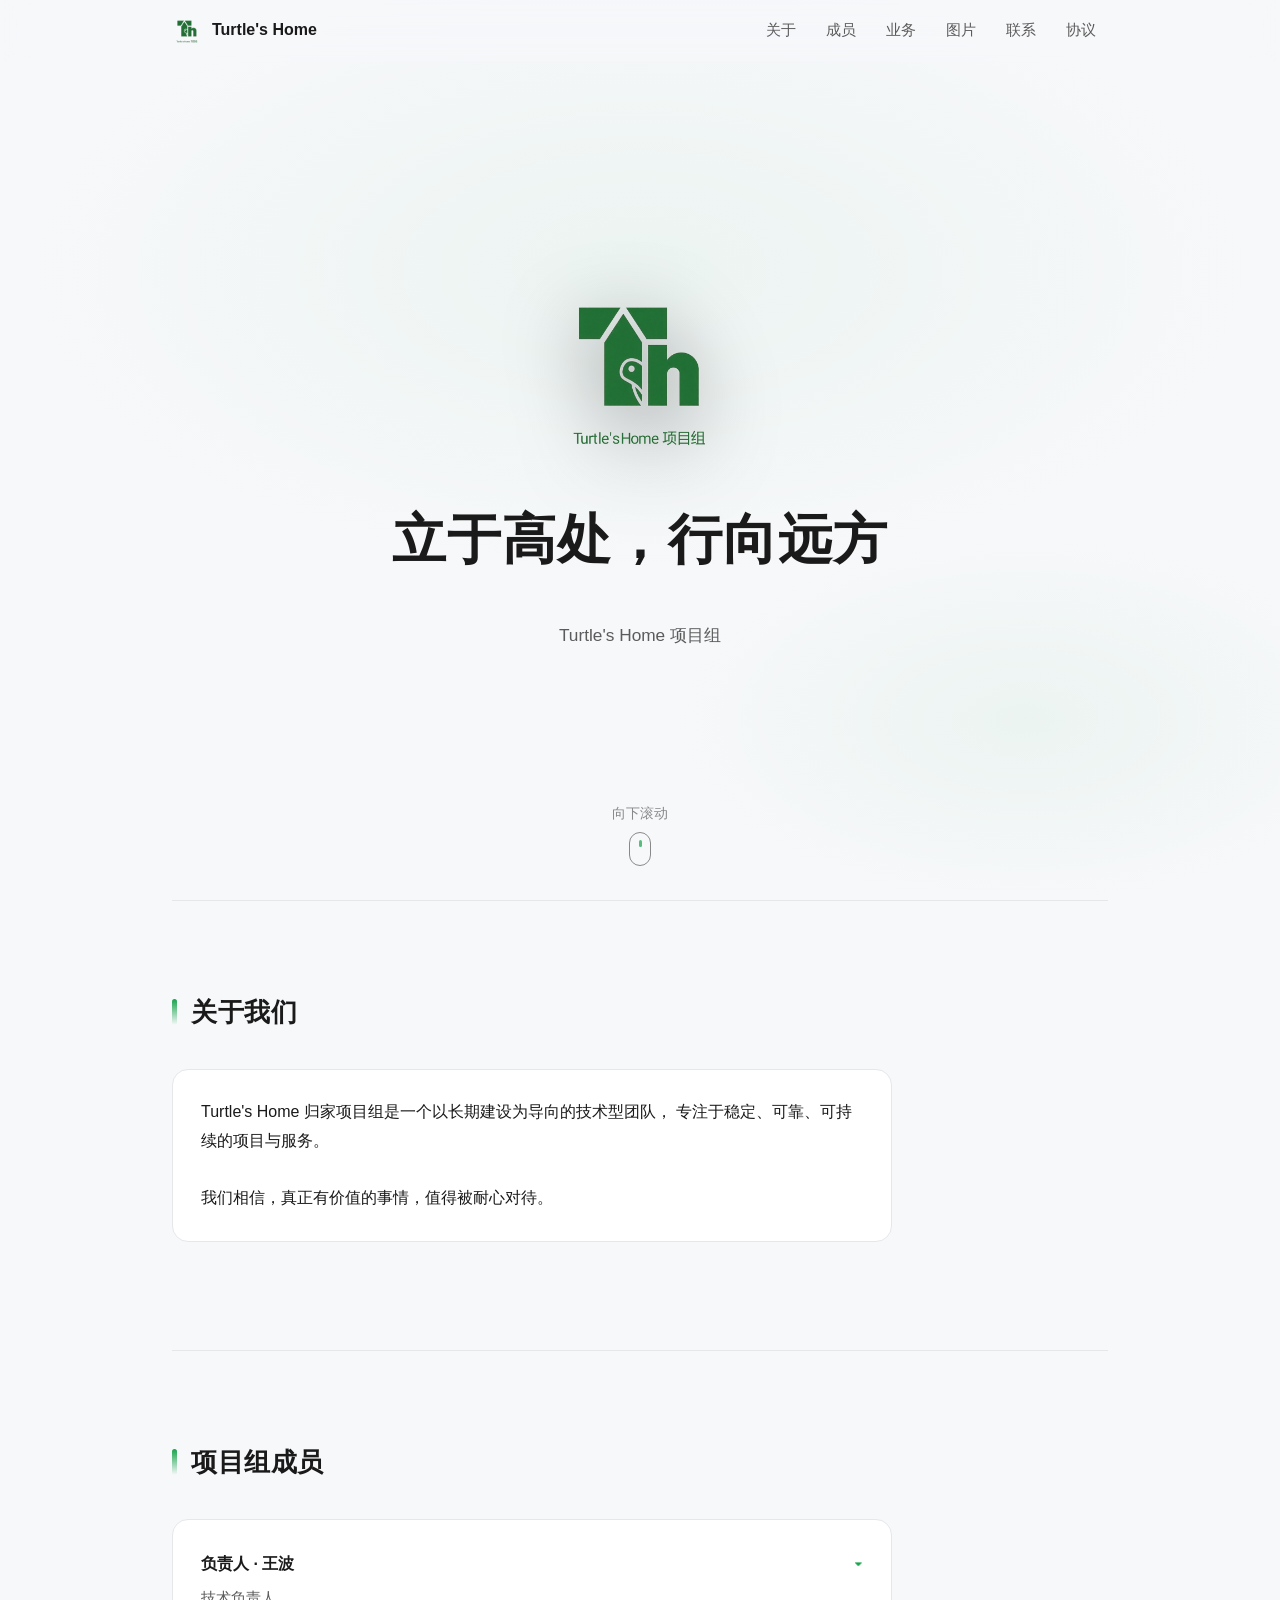
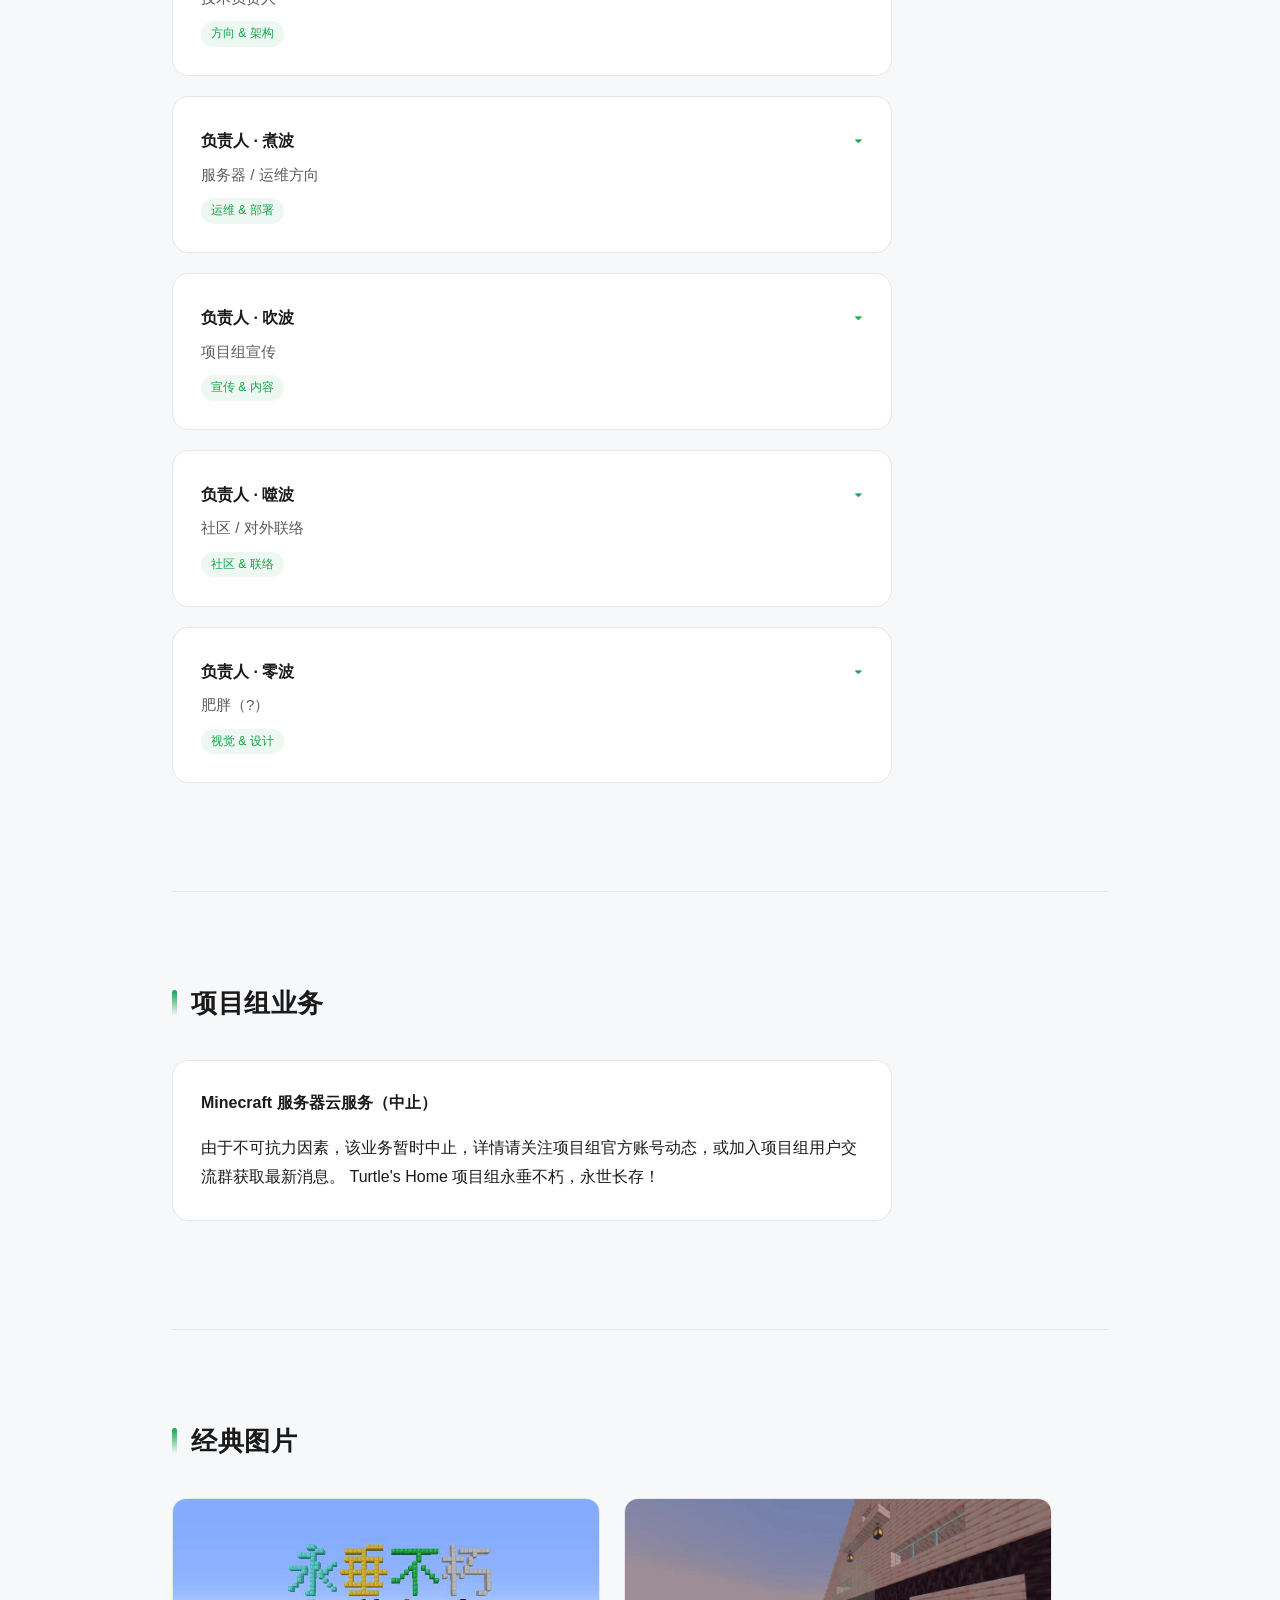
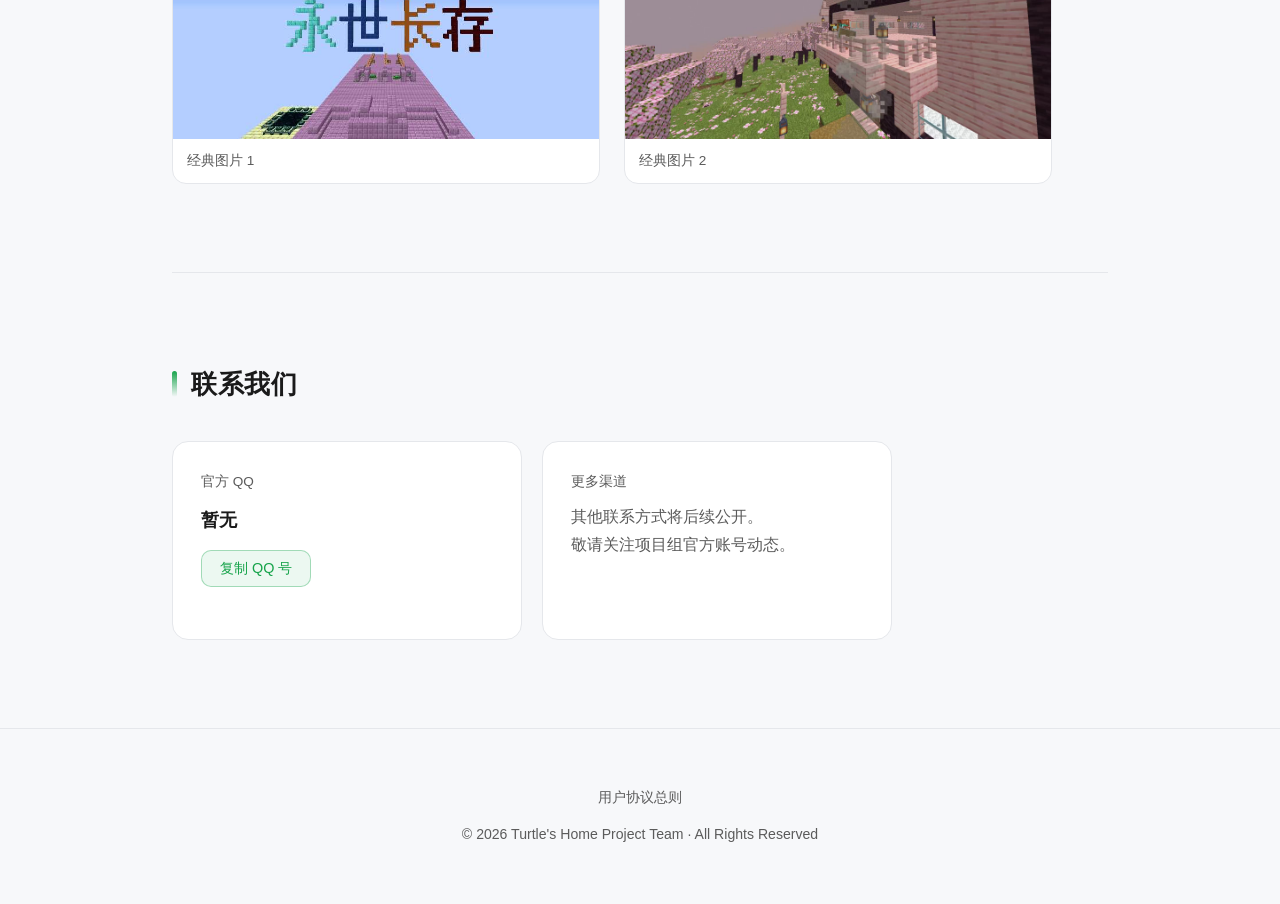
==== index.html @ c2a0005c "Add files via upload" ====
<!DOCTYPE html>
<html lang="zh-CN">
<head>
  <meta charset="UTF-8" />
  <meta name="viewport" content="width=device-width, initial-scale=1" />

  <title>Turtle's Home · 归家项目组</title>

  <!-- SEO -->
  <meta name="description" content="Turtle's Home 归家项目组——以长期建设为导向的技术型团队，专注于稳定、可靠、可持续的项目与服务。" />
  <meta name="keywords" content="Turtle's Home, 归家项目组, Minecraft, 服务器, 技术团队" />
  <meta name="author" content="Turtle's Home Project Team" />
  <link rel="canonical" href="https://turtlehome.xyz/" />

  <!-- 社交分享卡片 -->
  <meta property="og:type" content="website" />
  <meta property="og:site_name" content="Turtle's Home" />
  <meta property="og:title" content="Turtle's Home · 归家项目组" />
  <meta property="og:description" content="立于高处，行向远方。以长期建设为导向的技术型团队。" />
  <meta property="og:url" content="https://turtlehome.xyz/" />
  <meta property="og:image" content="https://turtlehome.xyz/classic2.png" />
  <meta property="og:locale" content="zh_CN" />
  <meta name="twitter:card" content="summary_large_image" />
  <meta name="twitter:title" content="Turtle's Home · 归家项目组" />
  <meta name="twitter:description" content="立于高处，行向远方。以长期建设为导向的技术型团队。" />
  <meta name="twitter:image" content="https://turtlehome.xyz/classic2.png" />

  <!-- 主题色 & 图标 -->
  <meta name="theme-color" media="(prefers-color-scheme: light)" content="#f7f8fa" />
  <meta name="theme-color" media="(prefers-color-scheme: dark)" content="#0b0c0f" />
  <link rel="icon" href="/favicon.ico" sizes="any" />
  <link rel="icon" href="/favicon.svg" type="image/svg+xml" />
  <link rel="apple-touch-icon" href="/apple-touch-icon.png" />

  <!-- 安全（服务端响应头的补充，见 README 的 Cloudflare 配置） -->
  <meta http-equiv="Content-Security-Policy" content="default-src 'self'; img-src 'self' data:; style-src 'self' 'unsafe-inline'; script-src 'self' 'unsafe-inline'; connect-src 'self'; base-uri 'self'; form-action 'self'" />
  <meta name="referrer" content="strict-origin-when-cross-origin" />

  <!-- 结构化数据 -->
  <script type="application/ld+json">
  {
    "@context": "https://schema.org",
    "@type": "Organization",
    "name": "Turtle's Home Project Team",
    "alternateName": "Turtle's Home 归家项目组",
    "url": "https://turtlehome.xyz/",
    "slogan": "立于高处，行向远方",
    "logo": "https://turtlehome.xyz/turtle_logo_transparent.png"
  }
  </script>

  <style>
    :root {
      --bg: #0b0c0f;
      --bg-soft: #101318;
      --card: #14161b;
      --card-hover: #181b22;
      --text: #e8e8e8;
      --sub: #9a9a9a;
      --border: #262a33;
      --brand: #3ddc84;
      --brand-soft: rgba(61, 220, 132, 0.12);
      --brand-glow: rgba(61, 220, 132, 0.08);
      --shadow: 0 12px 40px rgba(0, 0, 0, 0.45);
    }

    @media (prefers-color-scheme: light) {
      :root {
        --bg: #f7f8fa;
        --bg-soft: #ffffff;
        --card: #ffffff;
        --card-hover: #fbfcfd;
        --text: #1a1a1a;
        --sub: #5b5b5b;
        --border: #e5e7eb;
        --brand: #16a34a;
        --brand-soft: rgba(22, 163, 74, 0.08);
        --brand-glow: rgba(22, 163, 74, 0.05);
        --shadow: 0 12px 32px rgba(17, 24, 39, 0.08);
      }
    }

    * { box-sizing: border-box; }

    html { scroll-behavior: smooth; }

    body {
      margin: 0;
      font-family: -apple-system, BlinkMacSystemFont, "Segoe UI",
        Roboto, "PingFang SC", "Microsoft YaHei", sans-serif;
      background: var(--bg);
      color: var(--text);
      line-height: 1.8;
      -webkit-font-smoothing: antialiased;
    }

    h1, h2 { font-weight: 600; letter-spacing: 0.02em; }

    a { color: var(--brand); text-decoration: none; }
    a:hover { text-decoration: underline; }

    .container {
      max-width: 980px;
      margin: 0 auto;
      padding: 0 22px;
    }

    /* ===== 导航栏 ===== */
    .nav {
      position: fixed;
      top: 0; left: 0; right: 0;
      z-index: 100;
      background: color-mix(in srgb, var(--bg) 78%, transparent);
      backdrop-filter: blur(14px);
      -webkit-backdrop-filter: blur(14px);
      border-bottom: 1px solid transparent;
      transition: border-color 0.3s ease;
    }
    .nav.scrolled { border-bottom-color: var(--border); }
    .nav-inner {
      max-width: 980px;
      margin: 0 auto;
      padding: 0 22px;
      height: 60px;
      display: flex;
      align-items: center;
      justify-content: space-between;
      gap: 16px;
    }
    .nav-brand {
      display: flex;
      align-items: center;
      gap: 10px;
      font-weight: 600;
      color: var(--text);
      text-decoration: none;
    }
    .nav-brand img { width: 30px; height: 30px; border-radius: 8px; }
    .nav-links { display: flex; align-items: center; gap: 6px; }
    .nav-links a {
      color: var(--sub);
      padding: 6px 12px;
      border-radius: 8px;
      font-size: 0.92rem;
      text-decoration: none;
      transition: color 0.2s, background 0.2s;
    }
    .nav-links a:hover {
      color: var(--text);
      background: var(--brand-soft);
      text-decoration: none;
    }

    /* ===== Hero ===== */
    .hero {
      min-height: 100vh;
      display: flex;
      flex-direction: column;
      justify-content: center;
      align-items: center;
      text-align: center;
      padding: 120px 20px 80px;
      position: relative;
      overflow: hidden;
    }
    .hero::before {
      content: "";
      position: absolute;
      inset: 0;
      background:
        radial-gradient(ellipse 70% 50% at 50% 30%, var(--brand-glow), transparent 70%),
        radial-gradient(ellipse 40% 30% at 80% 80%, var(--brand-glow), transparent 70%);
      pointer-events: none;
    }
    .hero img {
      width: 190px;
      height: 190px;
      margin-bottom: 30px;
      border-radius: 24px;
      filter: drop-shadow(0 18px 40px rgba(0, 0, 0, 0.35));
      animation: float 5.5s ease-in-out infinite;
      position: relative;
    }
    @keyframes float {
      0%, 100% { transform: translateY(0); }
      50% { transform: translateY(-10px); }
    }
    .hero h1 {
      font-size: clamp(2rem, 6vw, 3.4rem);
      margin: 0 0 14px;
      position: relative;
    }
    .hero .slogan { color: var(--sub); font-size: 1.08rem; position: relative; }
    .hero .scroll-hint {
      position: absolute;
      bottom: 34px;
      left: 50%;
      transform: translateX(-50%);
      color: var(--sub);
      font-size: 0.85rem;
      display: flex;
      flex-direction: column;
      align-items: center;
      gap: 6px;
      opacity: 0.7;
    }
    .hero .scroll-hint .dot {
      width: 22px; height: 34px;
      border: 1.5px solid var(--sub);
      border-radius: 12px;
      position: relative;
    }
    .hero .scroll-hint .dot::after {
      content: "";
      position: absolute;
      top: 7px; left: 50%;
      width: 3px; height: 7px;
      margin-left: -1.5px;
      border-radius: 2px;
      background: var(--brand);
      animation: wheel 1.6s ease-in-out infinite;
    }
    @keyframes wheel {
      0% { transform: translateY(0); opacity: 1; }
      70% { transform: translateY(12px); opacity: 0; }
      100% { transform: translateY(0); opacity: 0; }
    }

    /* ===== 章节 ===== */
    section { padding: 88px 0; border-top: 1px solid var(--border); }
    .section-head {
      display: flex;
      align-items: center;
      gap: 14px;
      margin-bottom: 34px;
    }
    .section-head::before {
      content: "";
      width: 5px;
      height: 26px;
      border-radius: 4px;
      background: linear-gradient(180deg, var(--brand), transparent);
    }
    .section-head h2 { font-size: 1.6rem; margin: 0; }

    /* ===== 卡片 ===== */
    .card {
      background: var(--card);
      border: 1px solid var(--border);
      border-radius: 16px;
      padding: 28px;
      max-width: 720px;
      margin-bottom: 20px;
      transition: transform 0.25s ease, border-color 0.25s ease, background 0.25s ease, box-shadow 0.25s ease;
    }
    .card:hover {
      transform: translateY(-3px);
      border-color: color-mix(in srgb, var(--brand) 45%, var(--border));
      box-shadow: var(--shadow);
      background: var(--card-hover);
    }

    /* ===== 成员卡片（可展开） ===== */
    .member {
      width: 100%;
      text-align: left;
      font: inherit;
      color: inherit;
      cursor: pointer;
      display: block;
      position: relative;
    }
    .member .member-top {
      display: flex;
      align-items: baseline;
      justify-content: space-between;
      gap: 12px;
    }
    .member .role { color: var(--sub); margin-top: 4px; font-size: 0.95rem; }
    .member .chevron {
      flex-shrink: 0;
      color: var(--brand);
      transition: transform 0.3s ease;
      font-size: 1.1rem;
    }
    .member[aria-expanded="true"] .chevron { transform: rotate(180deg); }
    .member .detail {
      max-height: 0;
      overflow: hidden;
      color: var(--sub);
      transition: max-height 0.4s ease, margin-top 0.4s ease, opacity 0.3s ease;
      opacity: 0;
      margin-top: 0;
    }
    .member[aria-expanded="true"] .detail {
      max-height: 220px;
      opacity: 1;
      margin-top: 16px;
    }
    .member .badge {
      display: inline-block;
      font-size: 0.75rem;
      color: var(--brand);
      background: var(--brand-soft);
      border-radius: 999px;
      padding: 2px 10px;
      margin-top: 10px;
    }

    /* ===== 经典图片 ===== */
    .gallery {
      display: grid;
      grid-template-columns: 1fr 1fr;
      gap: 24px;
      max-width: 880px;
    }
    .gallery figure {
      margin: 0;
      cursor: zoom-in;
      border-radius: 14px;
      overflow: hidden;
      border: 1px solid var(--border);
      background: var(--card);
      transition: transform 0.25s ease, box-shadow 0.25s ease;
    }
    .gallery figure:hover {
      transform: scale(1.015);
      box-shadow: var(--shadow);
    }
    .gallery img {
      display: block;
      width: 100%;
      aspect-ratio: 16 / 9;
      object-fit: cover;
    }
    .gallery figcaption {
      padding: 10px 14px;
      font-size: 0.85rem;
      color: var(--sub);
    }

    /* ===== 联系 ===== */
    .contact-grid {
      display: grid;
      grid-template-columns: 1fr 1fr;
      gap: 20px;
      max-width: 720px;
    }
    .contact-card { margin-bottom: 0; }
    .contact-card .label { color: var(--sub); font-size: 0.85rem; margin-bottom: 8px; }
    .contact-card .value {
      font-size: 1.15rem;
      font-weight: 600;
      word-break: break-all;
    }
    .copy-btn {
      margin-top: 14px;
      background: var(--brand-soft);
      color: var(--brand);
      border: 1px solid color-mix(in srgb, var(--brand) 35%, transparent);
      border-radius: 10px;
      padding: 8px 18px;
      font-size: 0.9rem;
      cursor: pointer;
      transition: background 0.2s, transform 0.2s;
    }
    .copy-btn:hover { background: color-mix(in srgb, var(--brand) 22%, transparent); transform: translateY(-1px); }
    .copy-btn:active { transform: translateY(0); }
    .copy-tip { color: var(--brand); font-size: 0.85rem; margin-top: 8px; min-height: 1.2em; }

    /* ===== Footer ===== */
    footer {
      padding: 56px 0;
      text-align: center;
      color: var(--sub);
      font-size: 0.88rem;
      border-top: 1px solid var(--border);
    }
    footer .links { margin-bottom: 12px; }
    footer a { color: var(--sub); margin: 0 12px; text-decoration: none; }
    footer a:hover { color: var(--brand); text-decoration: none; }

    /* ===== 返回顶部 ===== */
    .to-top {
      position: fixed;
      right: 22px;
      bottom: 22px;
      width: 44px; height: 44px;
      border-radius: 50%;
      border: 1px solid var(--border);
      background: var(--card);
      color: var(--text);
      font-size: 1.15rem;
      cursor: pointer;
      opacity: 0;
      visibility: hidden;
      transform: translateY(8px);
      transition: opacity 0.3s, transform 0.3s, visibility 0.3s;
      z-index: 90;
      box-shadow: var(--shadow);
    }
    .to-top.show { opacity: 1; visibility: visible; transform: translateY(0); }
    .to-top:hover { border-color: var(--brand); color: var(--brand); }

    /* ===== Lightbox ===== */
    .lightbox {
      position: fixed;
      inset: 0;
      z-index: 200;
      background: rgba(0, 0, 0, 0.88);
      display: flex;
      align-items: center;
      justify-content: center;
      opacity: 0;
      visibility: hidden;
      transition: opacity 0.25s ease, visibility 0.25s;
    }
    .lightbox.open { opacity: 1; visibility: visible; }
    .lightbox img {
      max-width: 92vw;
      max-height: 88vh;
      border-radius: 10px;
      box-shadow: 0 30px 80px rgba(0, 0, 0, 0.6);
    }
    .lightbox .close {
      position: absolute;
      top: 20px; right: 26px;
      color: #fff;
      font-size: 2rem;
      cursor: pointer;
      background: none;
      border: none;
      opacity: 0.8;
    }
    .lightbox .close:hover { opacity: 1; }
    .lightbox .hint {
      position: absolute;
      bottom: 22px;
      color: rgba(255, 255, 255, 0.6);
      font-size: 0.85rem;
    }

    /* ===== 淡入动画 ===== */
    .fade {
      opacity: 0;
      transform: translateY(22px);
      transition: all 0.8s ease;
    }
    .fade.show { opacity: 1; transform: translateY(0); }

    /* ===== 移动端 ===== */
    @media (max-width: 700px) {
      .nav-links a { padding: 6px 8px; font-size: 0.85rem; }
      .nav-links .hide-sm { display: none; }
      section { padding: 64px 0; }
      .gallery { grid-template-columns: 1fr; }
      .contact-grid { grid-template-columns: 1fr; }
      .hero img { width: 150px; height: 150px; }
    }
  </style>
</head>

<body>

  <!-- 导航栏 -->
  <nav class="nav" id="nav">
    <div class="nav-inner">
      <a class="nav-brand" href="#top">
        <img src="turtle_logo_transparent.png" alt="Turtle's Home Logo" width="30" height="30">
        <span>Turtle's Home</span>
      </a>
      <div class="nav-links">
        <a href="#about">关于</a>
        <a href="#members">成员</a>
        <a href="#services">业务</a>
        <a href="#gallery" class="hide-sm">图片</a>
        <a href="#contact">联系</a>
        <a href="agreement.html" class="hide-sm">协议</a>
      </div>
    </div>
  </nav>

  <!-- 首屏 -->
  <header class="hero" id="top">
    <img src="turtle_logo_transparent.png" alt="Turtle's Home Logo">
    <h1>立于高处，行向远方</h1>
    <p class="slogan">Turtle's Home 项目组</p>
    <div class="scroll-hint">
      <span>向下滚动</span>
      <div class="dot"></div>
    </div>
  </header>

  <main class="container">

    <!-- 关于我们 -->
    <section class="fade" id="about">
      <div class="section-head"><h2>关于我们</h2></div>
      <div class="card">
        Turtle's Home 归家项目组是一个以长期建设为导向的技术型团队，
        专注于稳定、可靠、可持续的项目与服务。<br><br>
        我们相信，真正有价值的事情，值得被耐心对待。
      </div>
    </section>

    <!-- 项目组成员 -->
    <section class="fade" id="members">
      <div class="section-head"><h2>项目组成员</h2></div>

      <button class="card member" aria-expanded="false" onclick="toggleMember(this)">
        <div class="member-top">
          <strong>负责人 · 王波</strong>
          <span class="chevron" aria-hidden="true">▾</span>
        </div>
        <div class="role">技术负责人</div>
        <div class="detail">
          负责 Turtle's Home 项目组整体方向与技术决策，
          统筹项目规划、技术架构与长期发展路线。
        </div>
        <span class="badge">方向 &amp; 架构</span>
      </button>

      <button class="card member" aria-expanded="false" onclick="toggleMember(this)">
        <div class="member-top">
          <strong>负责人 · 煮波</strong>
          <span class="chevron" aria-hidden="true">▾</span>
        </div>
        <div class="role">服务器 / 运维方向</div>
        <div class="detail">
          负责 Minecraft 服务器的部署、维护与稳定性保障，
          处理运行中的技术问题与优化方案。
        </div>
        <span class="badge">运维 &amp; 部署</span>
      </button>

      <button class="card member" aria-expanded="false" onclick="toggleMember(this)">
        <div class="member-top">
          <strong>负责人 · 吹波</strong>
          <span class="chevron" aria-hidden="true">▾</span>
        </div>
        <div class="role">项目组宣传</div>
        <div class="detail">
          负责项目组对外宣传工作，
          促进项目与使用者之间的良性互动。
        </div>
        <span class="badge">宣传 &amp; 内容</span>
      </button>

      <button class="card member" aria-expanded="false" onclick="toggleMember(this)">
        <div class="member-top">
          <strong>负责人 · 噬波</strong>
          <span class="chevron" aria-hidden="true">▾</span>
        </div>
        <div class="role">社区 / 对外联络</div>
        <div class="detail">
          负责项目组对外沟通、社区维护与用户反馈整理，
          促进项目组与客户沟通交流。
        </div>
        <span class="badge">社区 &amp; 联络</span>
      </button>

      <button class="card member" aria-expanded="false" onclick="toggleMember(this)">
        <div class="member-top">
          <strong>负责人 · 零波</strong>
          <span class="chevron" aria-hidden="true">▾</span>
        </div>
        <div class="role">肥胖（?）</div>
        <div class="detail">
          负责项目组宣传图、视频的制作，
          确保宣传工作的顺利进行。
        </div>
        <span class="badge">视觉 &amp; 设计</span>
      </button>

    </section>

    <!-- 项目组业务 -->
    <section class="fade" id="services">
      <div class="section-head"><h2>项目组业务</h2></div>
      <div class="card">
        <strong>Minecraft 服务器云服务（中止）</strong>
        <p style="margin-bottom:0;">
          由于不可抗力因素，该业务暂时中止，详情请关注项目组官方账号动态，或加入项目组用户交流群获取最新消息。
          Turtle's Home 项目组永垂不朽，永世长存！
        </p>
      </div>
    </section>

    <!-- 经典图片 -->
    <section class="fade" id="gallery">
      <div class="section-head"><h2>经典图片</h2></div>
      <div class="gallery">
        <figure onclick="openLightbox('classic1.png', '经典图片 1')">
          <img src="classic1.png" alt="经典图片 1" loading="lazy">
          <figcaption>经典图片 1</figcaption>
        </figure>
        <figure onclick="openLightbox('classic2.png', '经典图片 2')">
          <img src="classic2.png" alt="经典图片 2" loading="lazy">
          <figcaption>经典图片 2</figcaption>
        </figure>
      </div>
    </section>

    <!-- 联系我们 -->
    <section class="fade" id="contact">
      <div class="section-head"><h2>联系我们</h2></div>
      <div class="contact-grid">
        <div class="card contact-card">
          <div class="label">官方 QQ</div>
          <div class="value">暂无</div>
          <button class="copy-btn" onclick="copyQQ(this)">复制 QQ 号</button>
          <div class="copy-tip"></div>
        </div>
        <div class="card contact-card">
          <div class="label">更多渠道</div>
          <div class="value" style="font-size:0.98rem; font-weight:400; color:var(--sub);">
            其他联系方式将后续公开。<br>
            敬请关注项目组官方账号动态。
          </div>
        </div>
      </div>
    </section>

  </main>

  <footer>
    <div class="links">
      <a href="agreement.html">用户协议总则</a>
    </div>
    <div>© <span id="year"></span> Turtle's Home Project Team · All Rights Reserved</div>
  </footer>

  <!-- 返回顶部 -->
  <button class="to-top" id="toTop" aria-label="返回顶部" onclick="window.scrollTo({top:0, behavior:'smooth'})">↑</button>

  <!-- Lightbox -->
  <div class="lightbox" id="lightbox" onclick="closeLightbox(event)">
    <button class="close" aria-label="关闭" onclick="closeLightbox(event)">×</button>
    <img id="lightboxImg" src="" alt="">
    <div class="hint" id="lightboxHint"></div>
  </div>

  <script>
    // 年份
    document.getElementById("year").textContent = new Date().getFullYear();

    // 导航栏滚动状态
    const nav = document.getElementById("nav");
    const toTop = document.getElementById("toTop");
    window.addEventListener("scroll", () => {
      const y = window.scrollY;
      nav.classList.toggle("scrolled", y > 10);
      toTop.classList.toggle("show", y > 420);
    }, { passive: true });

    // 成员卡片展开
    function toggleMember(el) {
      const expanded = el.getAttribute("aria-expanded") === "true";
      el.setAttribute("aria-expanded", String(!expanded));
    }

    // 淡入动画（带错落延迟）
    const items = document.querySelectorAll(".fade");
    const io = new IntersectionObserver(entries => {
      entries.forEach((e, i) => {
        if (e.isIntersecting) {
          e.target.style.transitionDelay = (Math.min(i, 3) * 0.08) + "s";
          e.target.classList.add("show");
          io.unobserve(e.target);
        }
      });
    }, { threshold: 0.15 });
    items.forEach(i => io.observe(i));

    // Lightbox
    const lightbox = document.getElementById("lightbox");
    const lightboxImg = document.getElementById("lightboxImg");
    const lightboxHint = document.getElementById("lightboxHint");
    function openLightbox(src, hint) {
      lightboxImg.src = src;
      lightboxHint.textContent = hint;
      lightbox.classList.add("open");
      document.body.style.overflow = "hidden";
    }
    function closeLightbox(e) {
      if (e.target === lightbox || e.target.classList.contains("close")) {
        lightbox.classList.remove("open");
        lightboxImg.src = "";
        document.body.style.overflow = "";
      }
    }
    document.addEventListener("keydown", e => {
      if (e.key === "Escape") {
        lightbox.classList.remove("open");
        lightboxImg.src = "";
        document.body.style.overflow = "";
      }
    });

    // 复制 QQ
    function copyQQ(btn) {
      const tip = btn.parentElement.querySelector(".copy-tip");
      const qq = "永垂不朽，永世长存";
      const done = () => {
        tip.textContent = "已复制到剪贴板";
        setTimeout(() => { tip.textContent = ""; }, 2200);
      };
      if (navigator.clipboard && window.isSecureContext) {
        navigator.clipboard.writeText(qq).then(done, () => fallback(qq, done));
      } else {
        fallback(qq, done);
      }
    }
    function fallback(text, done) {
      const ta = document.createElement("textarea");
      ta.value = text;
      ta.style.position = "fixed";
      ta.style.opacity = "0";
      document.body.appendChild(ta);
      ta.select();
      try { document.execCommand("copy"); } catch (e) {}
      document.body.removeChild(ta);
      done();
    }
  </script>

</body>
</html>
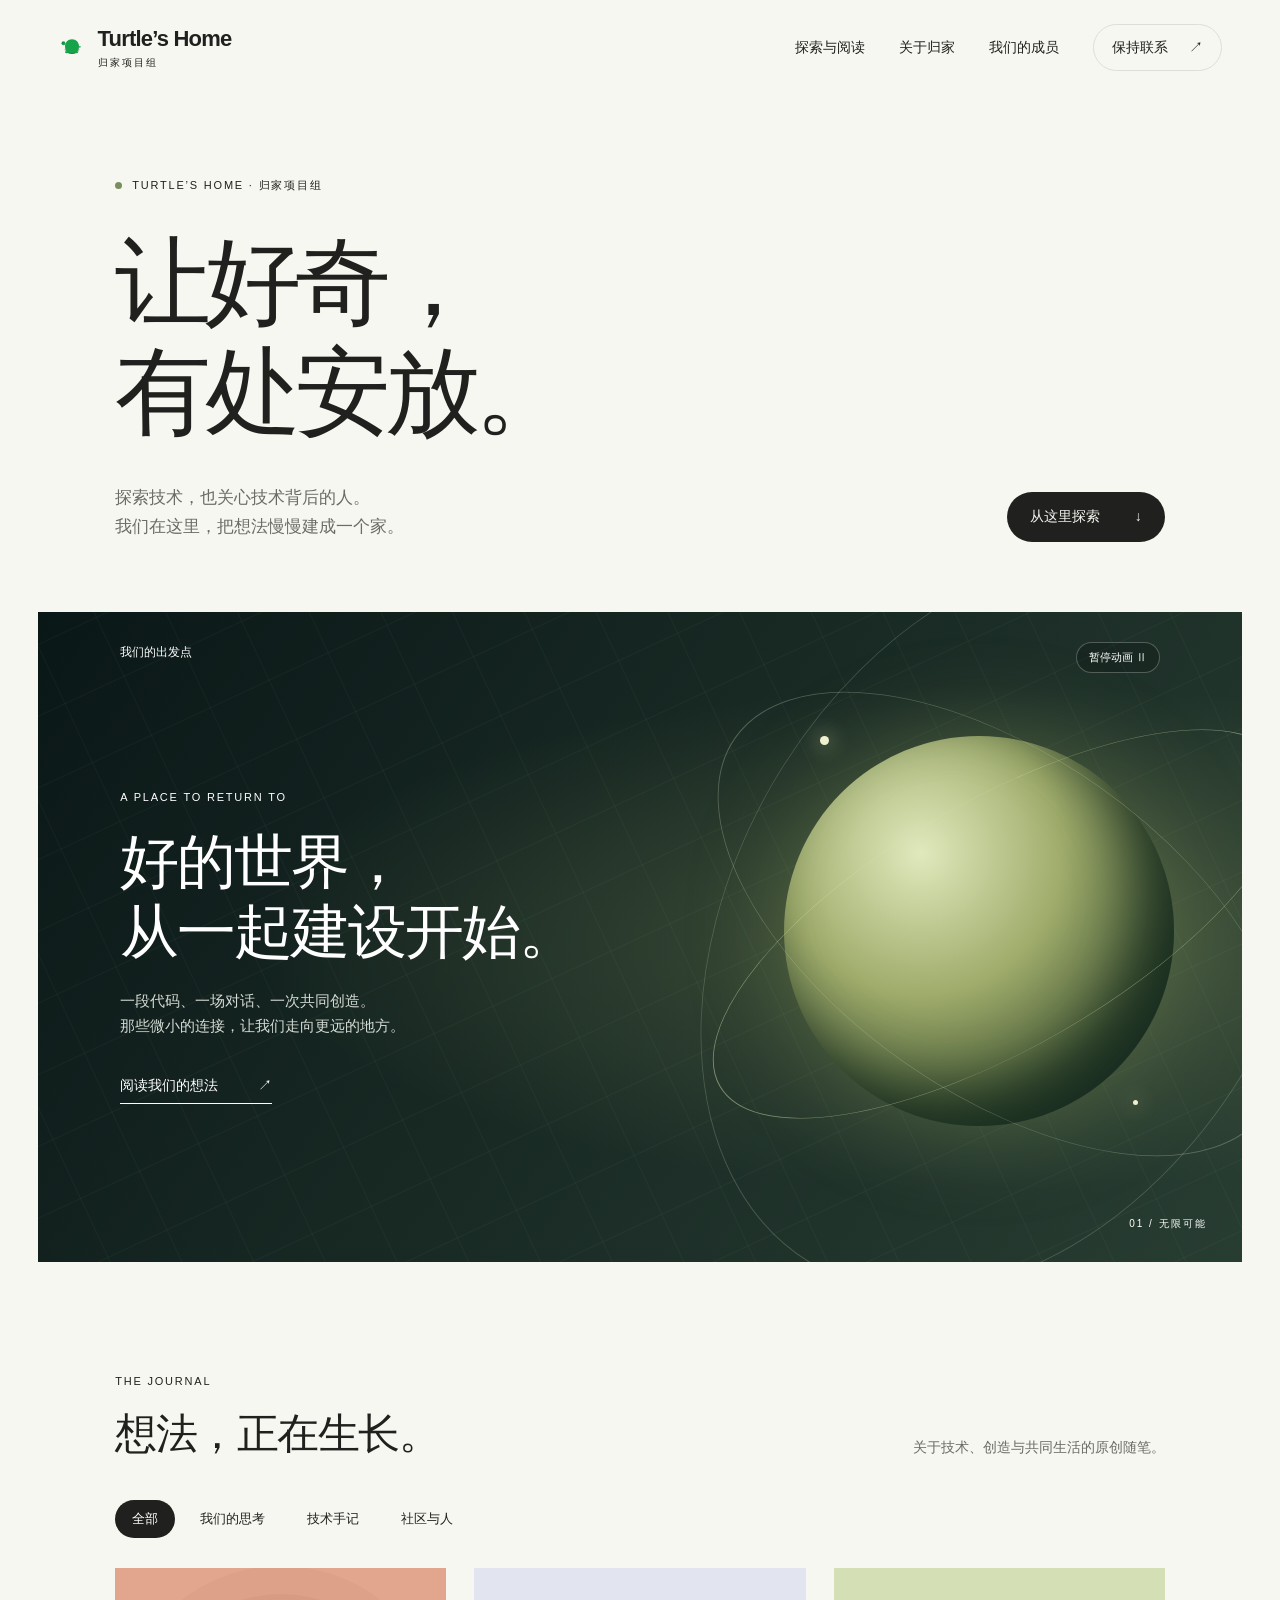
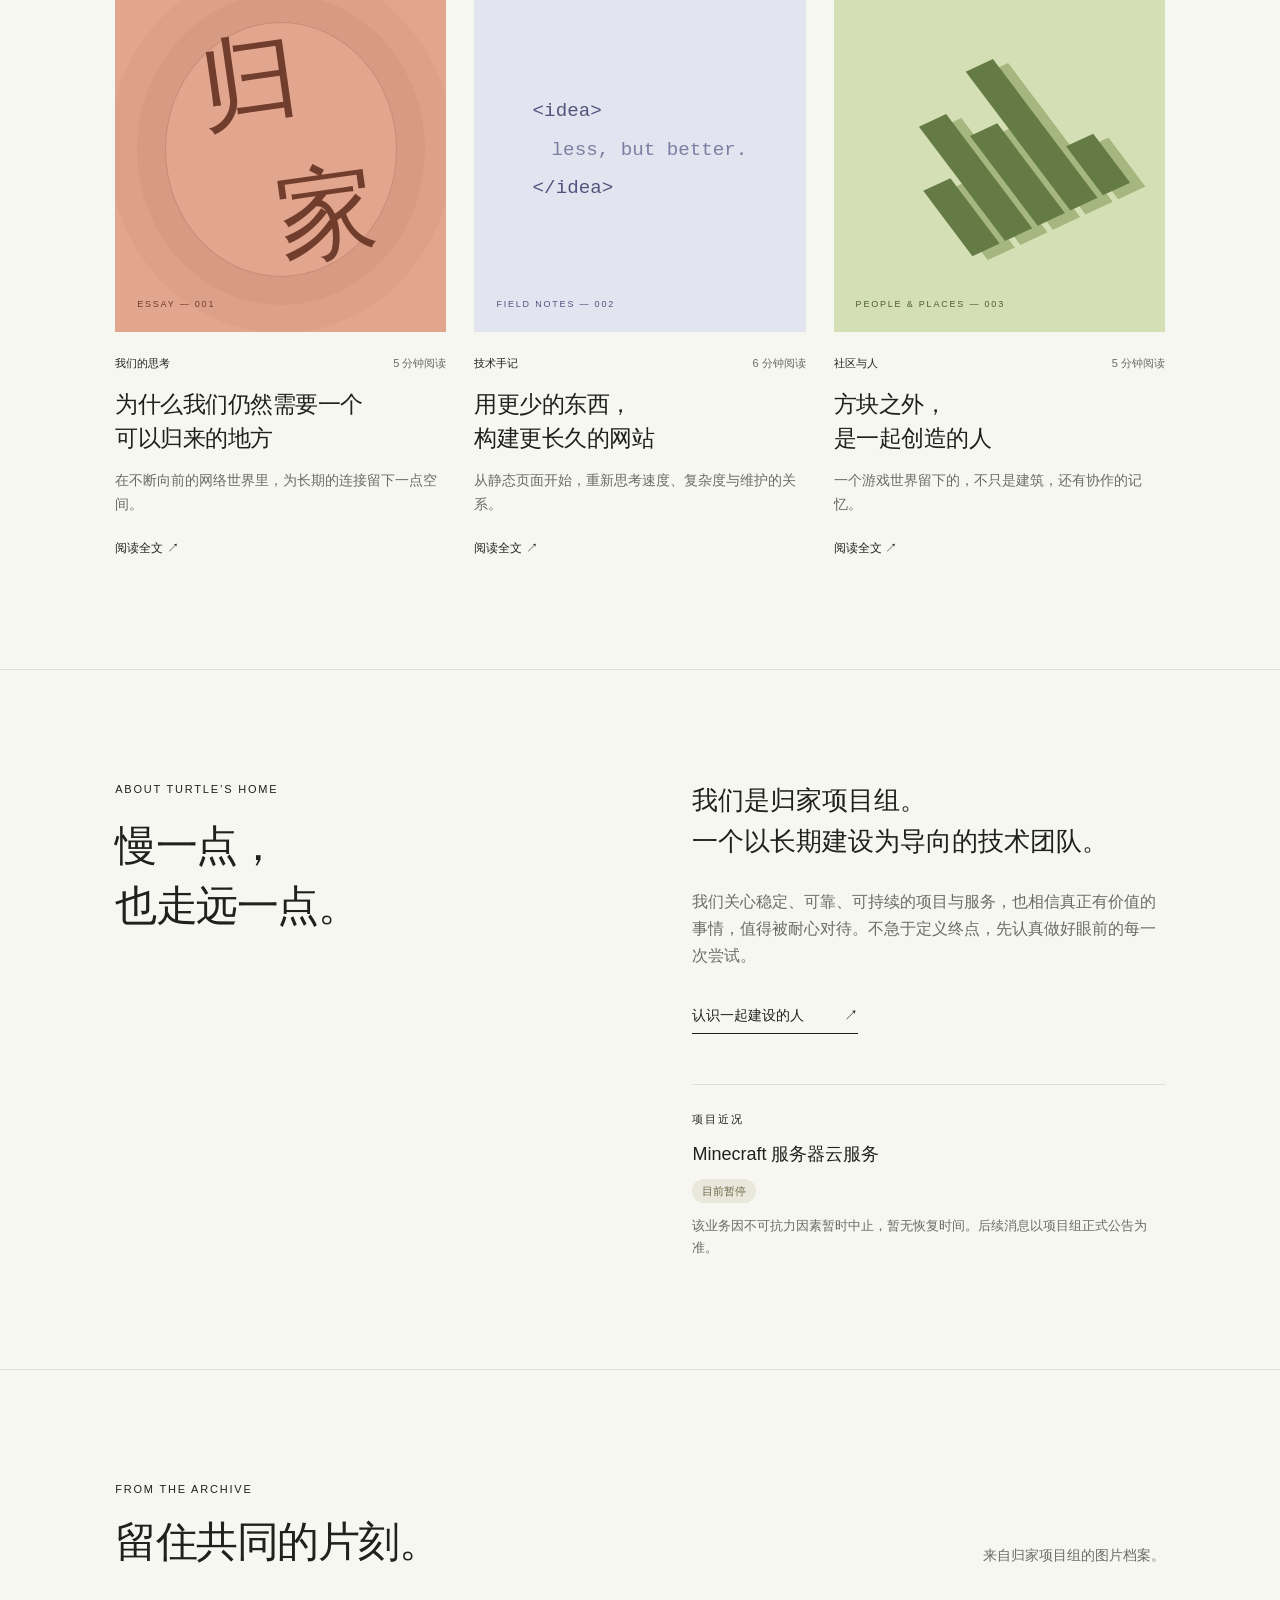
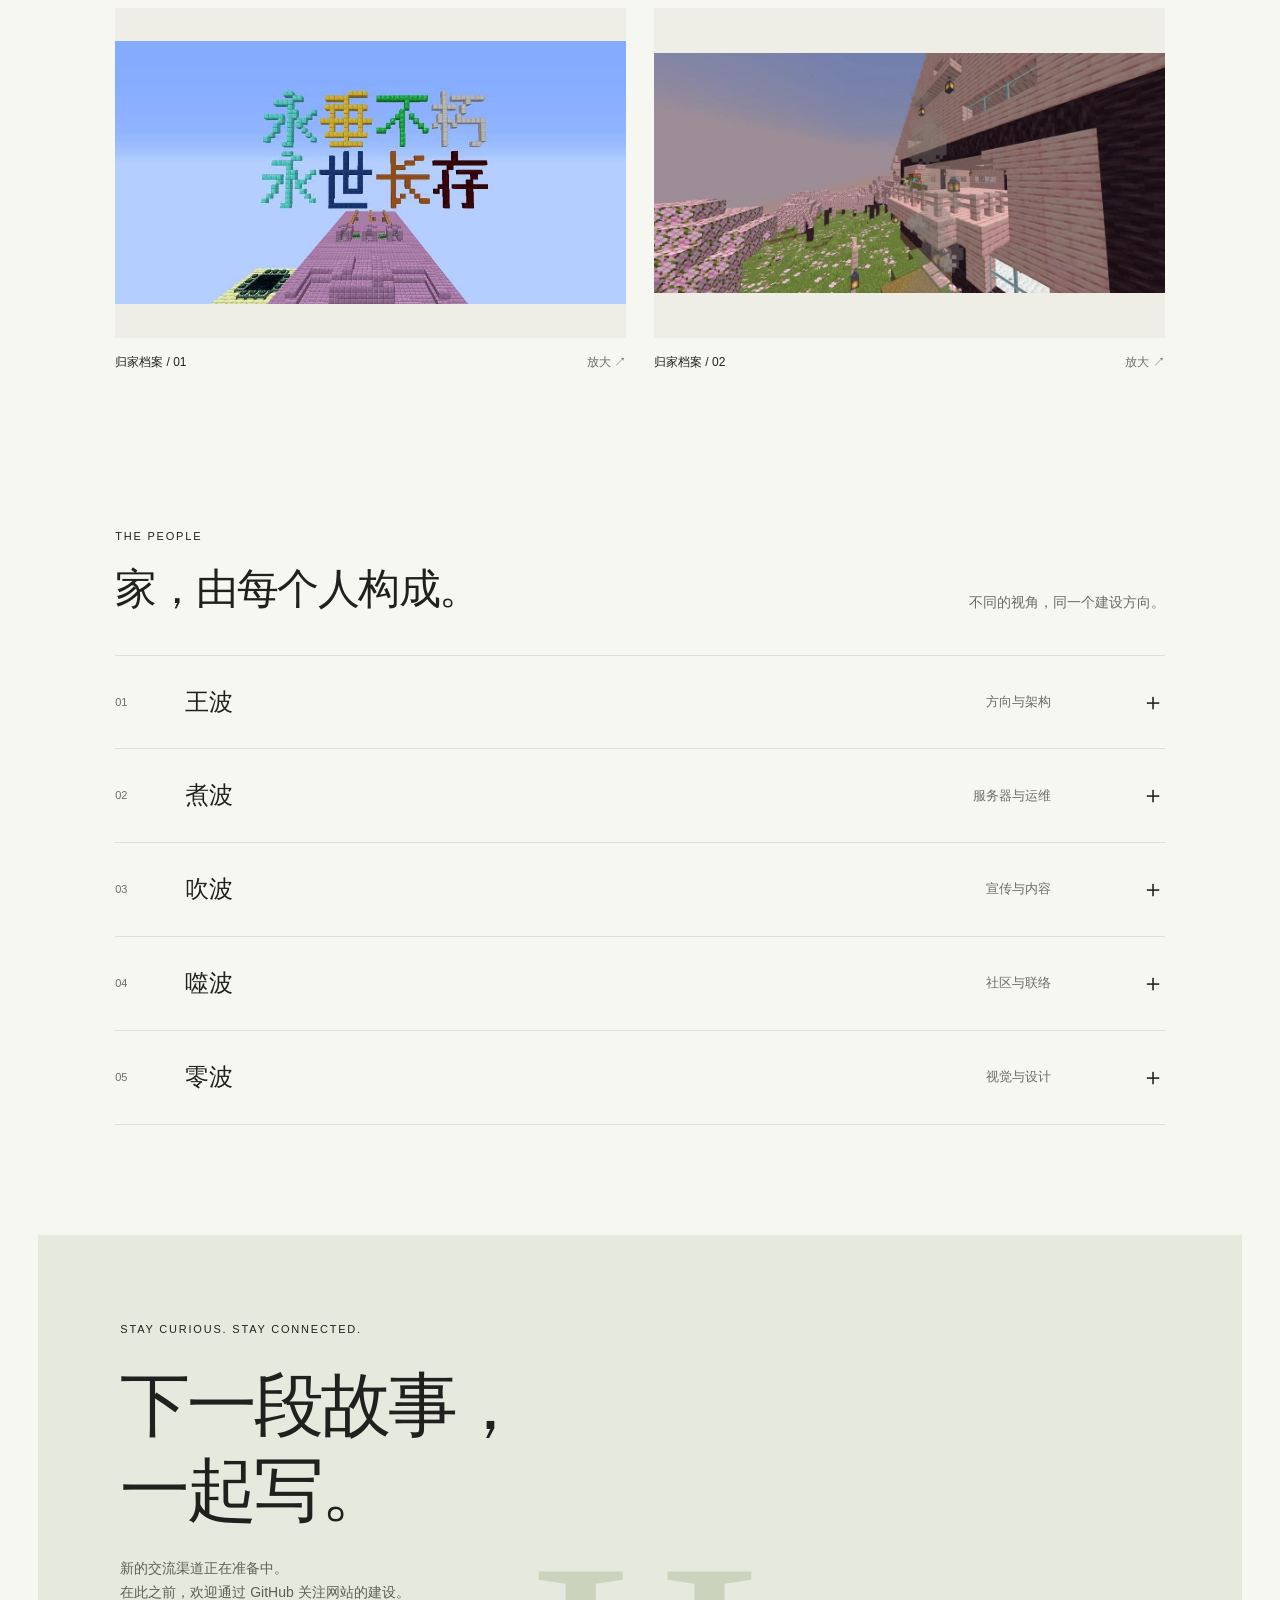
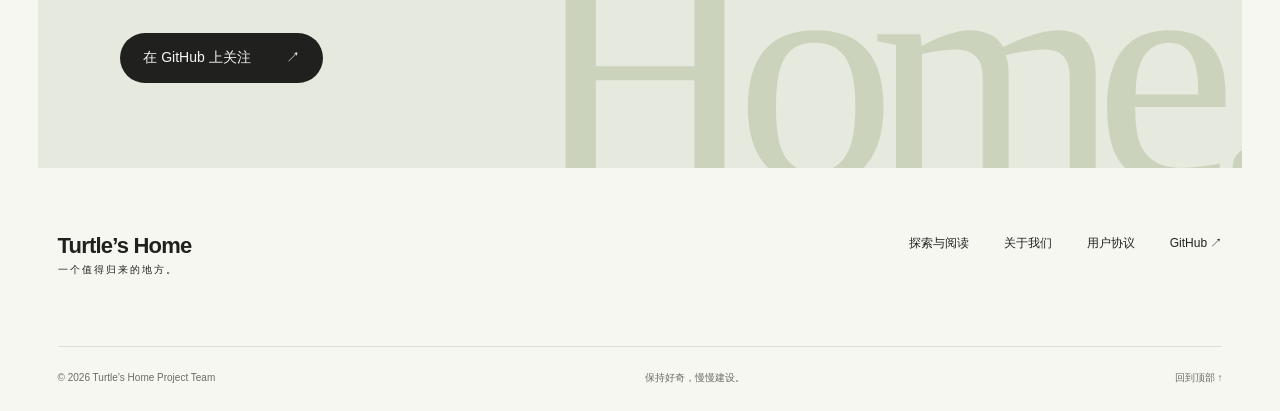
==== commit 4e9396c0: "Redesign Turtle’s Home with editorial layout and original journal" ====
--- a/index.html
+++ b/index.html
@@ -1,728 +1,9 @@
-<!DOCTYPE html>
-<html lang="zh-CN">
-<head>
-  <meta charset="UTF-8" />
-  <meta name="viewport" content="width=device-width, initial-scale=1" />
-
-  <title>Turtle's Home · 归家项目组</title>
-
-  <!-- SEO -->
-  <meta name="description" content="Turtle's Home 归家项目组——以长期建设为导向的技术型团队，专注于稳定、可靠、可持续的项目与服务。" />
-  <meta name="keywords" content="Turtle's Home, 归家项目组, Minecraft, 服务器, 技术团队" />
-  <meta name="author" content="Turtle's Home Project Team" />
-  <link rel="canonical" href="https://turtlehome.xyz/" />
-
-  <!-- 社交分享卡片 -->
-  <meta property="og:type" content="website" />
-  <meta property="og:site_name" content="Turtle's Home" />
-  <meta property="og:title" content="Turtle's Home · 归家项目组" />
-  <meta property="og:description" content="立于高处，行向远方。以长期建设为导向的技术型团队。" />
-  <meta property="og:url" content="https://turtlehome.xyz/" />
-  <meta property="og:image" content="https://turtlehome.xyz/classic2.png" />
-  <meta property="og:locale" content="zh_CN" />
-  <meta name="twitter:card" content="summary_large_image" />
-  <meta name="twitter:title" content="Turtle's Home · 归家项目组" />
-  <meta name="twitter:description" content="立于高处，行向远方。以长期建设为导向的技术型团队。" />
-  <meta name="twitter:image" content="https://turtlehome.xyz/classic2.png" />
-
-  <!-- 主题色 & 图标 -->
-  <meta name="theme-color" media="(prefers-color-scheme: light)" content="#f7f8fa" />
-  <meta name="theme-color" media="(prefers-color-scheme: dark)" content="#0b0c0f" />
-  <link rel="icon" href="/favicon.ico" sizes="any" />
-  <link rel="icon" href="/favicon.svg" type="image/svg+xml" />
-  <link rel="apple-touch-icon" href="/apple-touch-icon.png" />
-
-  <!-- 安全（服务端响应头的补充，见 README 的 Cloudflare 配置） -->
-  <meta http-equiv="Content-Security-Policy" content="default-src 'self'; img-src 'self' data:; style-src 'self' 'unsafe-inline'; script-src 'self' 'unsafe-inline'; connect-src 'self'; base-uri 'self'; form-action 'self'" />
-  <meta name="referrer" content="strict-origin-when-cross-origin" />
-
-  <!-- 结构化数据 -->
-  <script type="application/ld+json">
-  {
-    "@context": "https://schema.org",
-    "@type": "Organization",
-    "name": "Turtle's Home Project Team",
-    "alternateName": "Turtle's Home 归家项目组",
-    "url": "https://turtlehome.xyz/",
-    "slogan": "立于高处，行向远方",
-    "logo": "https://turtlehome.xyz/turtle_logo_transparent.png"
-  }
-  </script>
-
-  <style>
-    :root {
-      --bg: #0b0c0f;
-      --bg-soft: #101318;
-      --card: #14161b;
-      --card-hover: #181b22;
-      --text: #e8e8e8;
-      --sub: #9a9a9a;
-      --border: #262a33;
-      --brand: #3ddc84;
-      --brand-soft: rgba(61, 220, 132, 0.12);
-      --brand-glow: rgba(61, 220, 132, 0.08);
-      --shadow: 0 12px 40px rgba(0, 0, 0, 0.45);
-    }
-
-    @media (prefers-color-scheme: light) {
-      :root {
-        --bg: #f7f8fa;
-        --bg-soft: #ffffff;
-        --card: #ffffff;
-        --card-hover: #fbfcfd;
-        --text: #1a1a1a;
-        --sub: #5b5b5b;
-        --border: #e5e7eb;
-        --brand: #16a34a;
-        --brand-soft: rgba(22, 163, 74, 0.08);
-        --brand-glow: rgba(22, 163, 74, 0.05);
-        --shadow: 0 12px 32px rgba(17, 24, 39, 0.08);
-      }
-    }
-
-    * { box-sizing: border-box; }
-
-    html { scroll-behavior: smooth; }
-
-    body {
-      margin: 0;
-      font-family: -apple-system, BlinkMacSystemFont, "Segoe UI",
-        Roboto, "PingFang SC", "Microsoft YaHei", sans-serif;
-      background: var(--bg);
-      color: var(--text);
-      line-height: 1.8;
-      -webkit-font-smoothing: antialiased;
-    }
-
-    h1, h2 { font-weight: 600; letter-spacing: 0.02em; }
-
-    a { color: var(--brand); text-decoration: none; }
-    a:hover { text-decoration: underline; }
-
-    .container {
-      max-width: 980px;
-      margin: 0 auto;
-      padding: 0 22px;
-    }
-
-    /* ===== 导航栏 ===== */
-    .nav {
-      position: fixed;
-      top: 0; left: 0; right: 0;
-      z-index: 100;
-      background: color-mix(in srgb, var(--bg) 78%, transparent);
-      backdrop-filter: blur(14px);
-      -webkit-backdrop-filter: blur(14px);
-      border-bottom: 1px solid transparent;
-      transition: border-color 0.3s ease;
-    }
-    .nav.scrolled { border-bottom-color: var(--border); }
-    .nav-inner {
-      max-width: 980px;
-      margin: 0 auto;
-      padding: 0 22px;
-      height: 60px;
-      display: flex;
-      align-items: center;
-      justify-content: space-between;
-      gap: 16px;
-    }
-    .nav-brand {
-      display: flex;
-      align-items: center;
-      gap: 10px;
-      font-weight: 600;
-      color: var(--text);
-      text-decoration: none;
-    }
-    .nav-brand img { width: 30px; height: 30px; border-radius: 8px; }
-    .nav-links { display: flex; align-items: center; gap: 6px; }
-    .nav-links a {
-      color: var(--sub);
-      padding: 6px 12px;
-      border-radius: 8px;
-      font-size: 0.92rem;
-      text-decoration: none;
-      transition: color 0.2s, background 0.2s;
-    }
-    .nav-links a:hover {
-      color: var(--text);
-      background: var(--brand-soft);
-      text-decoration: none;
-    }
-
-    /* ===== Hero ===== */
-    .hero {
-      min-height: 100vh;
-      display: flex;
-      flex-direction: column;
-      justify-content: center;
-      align-items: center;
-      text-align: center;
-      padding: 120px 20px 80px;
-      position: relative;
-      overflow: hidden;
-    }
-    .hero::before {
-      content: "";
-      position: absolute;
-      inset: 0;
-      background:
-        radial-gradient(ellipse 70% 50% at 50% 30%, var(--brand-glow), transparent 70%),
-        radial-gradient(ellipse 40% 30% at 80% 80%, var(--brand-glow), transparent 70%);
-      pointer-events: none;
-    }
-    .hero img {
-      width: 190px;
-      height: 190px;
-      margin-bottom: 30px;
-      border-radius: 24px;
-      filter: drop-shadow(0 18px 40px rgba(0, 0, 0, 0.35));
-      animation: float 5.5s ease-in-out infinite;
-      position: relative;
-    }
-    @keyframes float {
-      0%, 100% { transform: translateY(0); }
-      50% { transform: translateY(-10px); }
-    }
-    .hero h1 {
-      font-size: clamp(2rem, 6vw, 3.4rem);
-      margin: 0 0 14px;
-      position: relative;
-    }
-    .hero .slogan { color: var(--sub); font-size: 1.08rem; position: relative; }
-    .hero .scroll-hint {
-      position: absolute;
-      bottom: 34px;
-      left: 50%;
-      transform: translateX(-50%);
-      color: var(--sub);
-      font-size: 0.85rem;
-      display: flex;
-      flex-direction: column;
-      align-items: center;
-      gap: 6px;
-      opacity: 0.7;
-    }
-    .hero .scroll-hint .dot {
-      width: 22px; height: 34px;
-      border: 1.5px solid var(--sub);
-      border-radius: 12px;
-      position: relative;
-    }
-    .hero .scroll-hint .dot::after {
-      content: "";
-      position: absolute;
-      top: 7px; left: 50%;
-      width: 3px; height: 7px;
-      margin-left: -1.5px;
-      border-radius: 2px;
-      background: var(--brand);
-      animation: wheel 1.6s ease-in-out infinite;
-    }
-    @keyframes wheel {
-      0% { transform: translateY(0); opacity: 1; }
-      70% { transform: translateY(12px); opacity: 0; }
-      100% { transform: translateY(0); opacity: 0; }
-    }
-
-    /* ===== 章节 ===== */
-    section { padding: 88px 0; border-top: 1px solid var(--border); }
-    .section-head {
-      display: flex;
-      align-items: center;
-      gap: 14px;
-      margin-bottom: 34px;
-    }
-    .section-head::before {
-      content: "";
-      width: 5px;
-      height: 26px;
-      border-radius: 4px;
-      background: linear-gradient(180deg, var(--brand), transparent);
-    }
-    .section-head h2 { font-size: 1.6rem; margin: 0; }
-
-    /* ===== 卡片 ===== */
-    .card {
-      background: var(--card);
-      border: 1px solid var(--border);
-      border-radius: 16px;
-      padding: 28px;
-      max-width: 720px;
-      margin-bottom: 20px;
-      transition: transform 0.25s ease, border-color 0.25s ease, background 0.25s ease, box-shadow 0.25s ease;
-    }
-    .card:hover {
-      transform: translateY(-3px);
-      border-color: color-mix(in srgb, var(--brand) 45%, var(--border));
-      box-shadow: var(--shadow);
-      background: var(--card-hover);
-    }
-
-    /* ===== 成员卡片（可展开） ===== */
-    .member {
-      width: 100%;
-      text-align: left;
-      font: inherit;
-      color: inherit;
-      cursor: pointer;
-      display: block;
-      position: relative;
-    }
-    .member .member-top {
-      display: flex;
-      align-items: baseline;
-      justify-content: space-between;
-      gap: 12px;
-    }
-    .member .role { color: var(--sub); margin-top: 4px; font-size: 0.95rem; }
-    .member .chevron {
-      flex-shrink: 0;
-      color: var(--brand);
-      transition: transform 0.3s ease;
-      font-size: 1.1rem;
-    }
-    .member[aria-expanded="true"] .chevron { transform: rotate(180deg); }
-    .member .detail {
-      max-height: 0;
-      overflow: hidden;
-      color: var(--sub);
-      transition: max-height 0.4s ease, margin-top 0.4s ease, opacity 0.3s ease;
-      opacity: 0;
-      margin-top: 0;
-    }
-    .member[aria-expanded="true"] .detail {
-      max-height: 220px;
-      opacity: 1;
-      margin-top: 16px;
-    }
-    .member .badge {
-      display: inline-block;
-      font-size: 0.75rem;
-      color: var(--brand);
-      background: var(--brand-soft);
-      border-radius: 999px;
-      padding: 2px 10px;
-      margin-top: 10px;
-    }
-
-    /* ===== 经典图片 ===== */
-    .gallery {
-      display: grid;
-      grid-template-columns: 1fr 1fr;
-      gap: 24px;
-      max-width: 880px;
-    }
-    .gallery figure {
-      margin: 0;
-      cursor: zoom-in;
-      border-radius: 14px;
-      overflow: hidden;
-      border: 1px solid var(--border);
-      background: var(--card);
-      transition: transform 0.25s ease, box-shadow 0.25s ease;
-    }
-    .gallery figure:hover {
-      transform: scale(1.015);
-      box-shadow: var(--shadow);
-    }
-    .gallery img {
-      display: block;
-      width: 100%;
-      aspect-ratio: 16 / 9;
-      object-fit: cover;
-    }
-    .gallery figcaption {
-      padding: 10px 14px;
-      font-size: 0.85rem;
-      color: var(--sub);
-    }
-
-    /* ===== 联系 ===== */
-    .contact-grid {
-      display: grid;
-      grid-template-columns: 1fr 1fr;
-      gap: 20px;
-      max-width: 720px;
-    }
-    .contact-card { margin-bottom: 0; }
-    .contact-card .label { color: var(--sub); font-size: 0.85rem; margin-bottom: 8px; }
-    .contact-card .value {
-      font-size: 1.15rem;
-      font-weight: 600;
-      word-break: break-all;
-    }
-    .copy-btn {
-      margin-top: 14px;
-      background: var(--brand-soft);
-      color: var(--brand);
-      border: 1px solid color-mix(in srgb, var(--brand) 35%, transparent);
-      border-radius: 10px;
-      padding: 8px 18px;
-      font-size: 0.9rem;
-      cursor: pointer;
-      transition: background 0.2s, transform 0.2s;
-    }
-    .copy-btn:hover { background: color-mix(in srgb, var(--brand) 22%, transparent); transform: translateY(-1px); }
-    .copy-btn:active { transform: translateY(0); }
-    .copy-tip { color: var(--brand); font-size: 0.85rem; margin-top: 8px; min-height: 1.2em; }
-
-    /* ===== Footer ===== */
-    footer {
-      padding: 56px 0;
-      text-align: center;
-      color: var(--sub);
-      font-size: 0.88rem;
-      border-top: 1px solid var(--border);
-    }
-    footer .links { margin-bottom: 12px; }
-    footer a { color: var(--sub); margin: 0 12px; text-decoration: none; }
-    footer a:hover { color: var(--brand); text-decoration: none; }
-
-    /* ===== 返回顶部 ===== */
-    .to-top {
-      position: fixed;
-      right: 22px;
-      bottom: 22px;
-      width: 44px; height: 44px;
-      border-radius: 50%;
-      border: 1px solid var(--border);
-      background: var(--card);
-      color: var(--text);
-      font-size: 1.15rem;
-      cursor: pointer;
-      opacity: 0;
-      visibility: hidden;
-      transform: translateY(8px);
-      transition: opacity 0.3s, transform 0.3s, visibility 0.3s;
-      z-index: 90;
-      box-shadow: var(--shadow);
-    }
-    .to-top.show { opacity: 1; visibility: visible; transform: translateY(0); }
-    .to-top:hover { border-color: var(--brand); color: var(--brand); }
-
-    /* ===== Lightbox ===== */
-    .lightbox {
-      position: fixed;
-      inset: 0;
-      z-index: 200;
-      background: rgba(0, 0, 0, 0.88);
-      display: flex;
-      align-items: center;
-      justify-content: center;
-      opacity: 0;
-      visibility: hidden;
-      transition: opacity 0.25s ease, visibility 0.25s;
-    }
-    .lightbox.open { opacity: 1; visibility: visible; }
-    .lightbox img {
-      max-width: 92vw;
-      max-height: 88vh;
-      border-radius: 10px;
-      box-shadow: 0 30px 80px rgba(0, 0, 0, 0.6);
-    }
-    .lightbox .close {
-      position: absolute;
-      top: 20px; right: 26px;
-      color: #fff;
-      font-size: 2rem;
-      cursor: pointer;
-      background: none;
-      border: none;
-      opacity: 0.8;
-    }
-    .lightbox .close:hover { opacity: 1; }
-    .lightbox .hint {
-      position: absolute;
-      bottom: 22px;
-      color: rgba(255, 255, 255, 0.6);
-      font-size: 0.85rem;
-    }
-
-    /* ===== 淡入动画 ===== */
-    .fade {
-      opacity: 0;
-      transform: translateY(22px);
-      transition: all 0.8s ease;
-    }
-    .fade.show { opacity: 1; transform: translateY(0); }
-
-    /* ===== 移动端 ===== */
-    @media (max-width: 700px) {
-      .nav-links a { padding: 6px 8px; font-size: 0.85rem; }
-      .nav-links .hide-sm { display: none; }
-      section { padding: 64px 0; }
-      .gallery { grid-template-columns: 1fr; }
-      .contact-grid { grid-template-columns: 1fr; }
-      .hero img { width: 150px; height: 150px; }
-    }
-  </style>
-</head>
-
-<body>
-
-  <!-- 导航栏 -->
-  <nav class="nav" id="nav">
-    <div class="nav-inner">
-      <a class="nav-brand" href="#top">
-        <img src="turtle_logo_transparent.png" alt="Turtle's Home Logo" width="30" height="30">
-        <span>Turtle's Home</span>
-      </a>
-      <div class="nav-links">
-        <a href="#about">关于</a>
-        <a href="#members">成员</a>
-        <a href="#services">业务</a>
-        <a href="#gallery" class="hide-sm">图片</a>
-        <a href="#contact">联系</a>
-        <a href="agreement.html" class="hide-sm">协议</a>
-      </div>
-    </div>
-  </nav>
-
-  <!-- 首屏 -->
-  <header class="hero" id="top">
-    <img src="turtle_logo_transparent.png" alt="Turtle's Home Logo">
-    <h1>立于高处，行向远方</h1>
-    <p class="slogan">Turtle's Home 项目组</p>
-    <div class="scroll-hint">
-      <span>向下滚动</span>
-      <div class="dot"></div>
-    </div>
-  </header>
-
-  <main class="container">
-
-    <!-- 关于我们 -->
-    <section class="fade" id="about">
-      <div class="section-head"><h2>关于我们</h2></div>
-      <div class="card">
-        Turtle's Home 归家项目组是一个以长期建设为导向的技术型团队，
-        专注于稳定、可靠、可持续的项目与服务。<br><br>
-        我们相信，真正有价值的事情，值得被耐心对待。
-      </div>
-    </section>
-
-    <!-- 项目组成员 -->
-    <section class="fade" id="members">
-      <div class="section-head"><h2>项目组成员</h2></div>
-
-      <button class="card member" aria-expanded="false" onclick="toggleMember(this)">
-        <div class="member-top">
-          <strong>负责人 · 王波</strong>
-          <span class="chevron" aria-hidden="true">▾</span>
-        </div>
-        <div class="role">技术负责人</div>
-        <div class="detail">
-          负责 Turtle's Home 项目组整体方向与技术决策，
-          统筹项目规划、技术架构与长期发展路线。
-        </div>
-        <span class="badge">方向 &amp; 架构</span>
-      </button>
-
-      <button class="card member" aria-expanded="false" onclick="toggleMember(this)">
-        <div class="member-top">
-          <strong>负责人 · 煮波</strong>
-          <span class="chevron" aria-hidden="true">▾</span>
-        </div>
-        <div class="role">服务器 / 运维方向</div>
-        <div class="detail">
-          负责 Minecraft 服务器的部署、维护与稳定性保障，
-          处理运行中的技术问题与优化方案。
-        </div>
-        <span class="badge">运维 &amp; 部署</span>
-      </button>
-
-      <button class="card member" aria-expanded="false" onclick="toggleMember(this)">
-        <div class="member-top">
-          <strong>负责人 · 吹波</strong>
-          <span class="chevron" aria-hidden="true">▾</span>
-        </div>
-        <div class="role">项目组宣传</div>
-        <div class="detail">
-          负责项目组对外宣传工作，
-          促进项目与使用者之间的良性互动。
-        </div>
-        <span class="badge">宣传 &amp; 内容</span>
-      </button>
-
-      <button class="card member" aria-expanded="false" onclick="toggleMember(this)">
-        <div class="member-top">
-          <strong>负责人 · 噬波</strong>
-          <span class="chevron" aria-hidden="true">▾</span>
-        </div>
-        <div class="role">社区 / 对外联络</div>
-        <div class="detail">
-          负责项目组对外沟通、社区维护与用户反馈整理，
-          促进项目组与客户沟通交流。
-        </div>
-        <span class="badge">社区 &amp; 联络</span>
-      </button>
-
-      <button class="card member" aria-expanded="false" onclick="toggleMember(this)">
-        <div class="member-top">
-          <strong>负责人 · 零波</strong>
-          <span class="chevron" aria-hidden="true">▾</span>
-        </div>
-        <div class="role">肥胖（?）</div>
-        <div class="detail">
-          负责项目组宣传图、视频的制作，
-          确保宣传工作的顺利进行。
-        </div>
-        <span class="badge">视觉 &amp; 设计</span>
-      </button>
-
-    </section>
-
-    <!-- 项目组业务 -->
-    <section class="fade" id="services">
-      <div class="section-head"><h2>项目组业务</h2></div>
-      <div class="card">
-        <strong>Minecraft 服务器云服务（中止）</strong>
-        <p style="margin-bottom:0;">
-          由于不可抗力因素，该业务暂时中止，详情请关注项目组官方账号动态，或加入项目组用户交流群获取最新消息。
-          Turtle's Home 项目组永垂不朽，永世长存！
-        </p>
-      </div>
-    </section>
-
-    <!-- 经典图片 -->
-    <section class="fade" id="gallery">
-      <div class="section-head"><h2>经典图片</h2></div>
-      <div class="gallery">
-        <figure onclick="openLightbox('classic1.png', '经典图片 1')">
-          <img src="classic1.png" alt="经典图片 1" loading="lazy">
-          <figcaption>经典图片 1</figcaption>
-        </figure>
-        <figure onclick="openLightbox('classic2.png', '经典图片 2')">
-          <img src="classic2.png" alt="经典图片 2" loading="lazy">
-          <figcaption>经典图片 2</figcaption>
-        </figure>
-      </div>
-    </section>
-
-    <!-- 联系我们 -->
-    <section class="fade" id="contact">
-      <div class="section-head"><h2>联系我们</h2></div>
-      <div class="contact-grid">
-        <div class="card contact-card">
-          <div class="label">官方 QQ</div>
-          <div class="value">暂无</div>
-          <button class="copy-btn" onclick="copyQQ(this)">复制 QQ 号</button>
-          <div class="copy-tip"></div>
-        </div>
-        <div class="card contact-card">
-          <div class="label">更多渠道</div>
-          <div class="value" style="font-size:0.98rem; font-weight:400; color:var(--sub);">
-            其他联系方式将后续公开。<br>
-            敬请关注项目组官方账号动态。
-          </div>
-        </div>
-      </div>
-    </section>
-
-  </main>
-
-  <footer>
-    <div class="links">
-      <a href="agreement.html">用户协议总则</a>
-    </div>
-    <div>© <span id="year"></span> Turtle's Home Project Team · All Rights Reserved</div>
-  </footer>
-
-  <!-- 返回顶部 -->
-  <button class="to-top" id="toTop" aria-label="返回顶部" onclick="window.scrollTo({top:0, behavior:'smooth'})">↑</button>
-
-  <!-- Lightbox -->
-  <div class="lightbox" id="lightbox" onclick="closeLightbox(event)">
-    <button class="close" aria-label="关闭" onclick="closeLightbox(event)">×</button>
-    <img id="lightboxImg" src="" alt="">
-    <div class="hint" id="lightboxHint"></div>
-  </div>
-
-  <script>
-    // 年份
-    document.getElementById("year").textContent = new Date().getFullYear();
-
-    // 导航栏滚动状态
-    const nav = document.getElementById("nav");
-    const toTop = document.getElementById("toTop");
-    window.addEventListener("scroll", () => {
-      const y = window.scrollY;
-      nav.classList.toggle("scrolled", y > 10);
-      toTop.classList.toggle("show", y > 420);
-    }, { passive: true });
-
-    // 成员卡片展开
-    function toggleMember(el) {
-      const expanded = el.getAttribute("aria-expanded") === "true";
-      el.setAttribute("aria-expanded", String(!expanded));
-    }
-
-    // 淡入动画（带错落延迟）
-    const items = document.querySelectorAll(".fade");
-    const io = new IntersectionObserver(entries => {
-      entries.forEach((e, i) => {
-        if (e.isIntersecting) {
-          e.target.style.transitionDelay = (Math.min(i, 3) * 0.08) + "s";
-          e.target.classList.add("show");
-          io.unobserve(e.target);
-        }
-      });
-    }, { threshold: 0.15 });
-    items.forEach(i => io.observe(i));
-
-    // Lightbox
-    const lightbox = document.getElementById("lightbox");
-    const lightboxImg = document.getElementById("lightboxImg");
-    const lightboxHint = document.getElementById("lightboxHint");
-    function openLightbox(src, hint) {
-      lightboxImg.src = src;
-      lightboxHint.textContent = hint;
-      lightbox.classList.add("open");
-      document.body.style.overflow = "hidden";
-    }
-    function closeLightbox(e) {
-      if (e.target === lightbox || e.target.classList.contains("close")) {
-        lightbox.classList.remove("open");
-        lightboxImg.src = "";
-        document.body.style.overflow = "";
-      }
-    }
-    document.addEventListener("keydown", e => {
-      if (e.key === "Escape") {
-        lightbox.classList.remove("open");
-        lightboxImg.src = "";
-        document.body.style.overflow = "";
-      }
-    });
-
-    // 复制 QQ
-    function copyQQ(btn) {
-      const tip = btn.parentElement.querySelector(".copy-tip");
-      const qq = "永垂不朽，永世长存";
-      const done = () => {
-        tip.textContent = "已复制到剪贴板";
-        setTimeout(() => { tip.textContent = ""; }, 2200);
-      };
-      if (navigator.clipboard && window.isSecureContext) {
-        navigator.clipboard.writeText(qq).then(done, () => fallback(qq, done));
-      } else {
-        fallback(qq, done);
-      }
-    }
-    function fallback(text, done) {
-      const ta = document.createElement("textarea");
-      ta.value = text;
-      ta.style.position = "fixed";
-      ta.style.opacity = "0";
-      document.body.appendChild(ta);
-      ta.select();
-      try { document.execCommand("copy"); } catch (e) {}
-      document.body.removeChild(ta);
-      done();
-    }
-  </script>
-
-</body>
-</html>
+<!doctype html><html lang="zh-CN"><head><meta charset="utf-8"><meta name="viewport" content="width=device-width,initial-scale=1"><meta name="color-scheme" content="light"><title>Turtle’s Home · 让好奇，有处安放</title><meta name="description" content="归家项目组：探索技术、分享想法，与一起创造的人，建设一个值得归来的地方。"><meta name="theme-color" content="#f7f7f2"><link rel="icon" href="/favicon.svg" type="image/svg+xml"><link rel="apple-touch-icon" href="/apple-touch-icon.png"><meta property="og:title" content="Turtle’s Home · 让好奇，有处安放"><meta property="og:description" content="归家项目组：探索技术、分享想法，与一起创造的人，建设一个值得归来的地方。"><meta property="og:type" content="website"><link rel="stylesheet" href="/assets/site.css"><script src="/assets/site.js" defer></script></head><body id="top"><a class="skip" href="#main">跳至正文</a><header class="site-header"><a class="brand" href="/" aria-label="Turtle’s Home 首页"><img src="/logo.svg" width="28" height="28" alt=""><span>Turtle’s Home<span class="brand-sub">归家项目组</span></span></a><button class="menu-toggle" aria-expanded="false" aria-controls="navigation">菜单 <span>＋</span></button><nav id="navigation" aria-label="主导航"><a href="/#journal">探索与阅读</a><a href="/#about">关于归家</a><a href="/#people">我们的成员</a><a class="nav-contact" href="/#contact">保持联系 <span>↗</span></a></nav></header><main id="main"><section class="intro"><div class="eyebrow"><span class="status-dot"></span> TURTLE’S HOME · 归家项目组</div><h1>让好奇，<br>有处<span class="serif">安放。</span></h1><div class="intro-bottom"><p>探索技术，也关心技术背后的人。<br>我们在这里，把想法慢慢建成一个家。</p><a class="pill" href="#journal">从这里探索 <span>↓</span></a></div></section>
+<section class="feature" aria-labelledby="feature-title"><div class="orbital" aria-hidden="true"><div class="orbital-grid"></div><div class="orbital-core"></div><div class="orbit orbit-one"></div><div class="orbit orbit-two"></div><div class="orbit orbit-three"></div><span class="star star-one"></span><span class="star star-two"></span></div><div class="feature-top"><span>我们的出发点</span><button class="motion-toggle" aria-pressed="false" aria-label="暂停背景动画">暂停动画 Ⅱ</button></div><div class="feature-copy"><span class="eyebrow">A PLACE TO RETURN TO</span><h2 id="feature-title">好的世界，<br>从一起建设开始。</h2><p>一段代码、一场对话、一次共同创造。<br>那些微小的连接，让我们走向更远的地方。</p><a class="text-link" href="/journal/a-place-to-return.html">阅读我们的想法 <span>↗</span></a></div><span class="feature-coordinate" aria-hidden="true">01 / 无限可能</span></section>
+<section class="section" id="journal"><div class="section-heading"><div><span class="eyebrow">THE JOURNAL</span><h2>想法，正在生长。</h2></div><p>关于技术、创造与共同生活的原创随笔。</p></div><div class="filters" role="group" aria-label="筛选文章"><button class="active" data-filter="all" aria-pressed="true">全部</button><button data-filter="thinking" aria-pressed="false">我们的思考</button><button data-filter="engineering" aria-pressed="false">技术手记</button><button data-filter="community" aria-pressed="false">社区与人</button></div><div class="article-grid">
+<a class="article-card" data-category="thinking" href="/journal/a-place-to-return.html"><div class="card-art art-home"><span class="art-lines" aria-hidden="true"></span><span class="art-word">归<span>家</span></span><span class="art-index">ESSAY — 001</span></div><div class="card-meta">我们的思考 <span>5 分钟阅读</span></div><h3>为什么我们仍然需要一个<br>可以归来的地方</h3><p>在不断向前的网络世界里，为长期的连接留下一点空间。</p><span class="card-more">阅读全文 ↗</span></a>
+<a class="article-card" data-category="engineering" href="/journal/build-with-less.html"><div class="card-art art-code"><span class="code-art" aria-hidden="true">&lt;idea&gt;<br><i>　less, but better.</i><br>&lt;/idea&gt;</span><span class="art-index">FIELD NOTES — 002</span></div><div class="card-meta">技术手记 <span>6 分钟阅读</span></div><h3>用更少的东西，<br>构建更长久的网站</h3><p>从静态页面开始，重新思考速度、复杂度与维护的关系。</p><span class="card-more">阅读全文 ↗</span></a>
+<a class="article-card" data-category="community" href="/journal/worlds-we-build.html"><div class="card-art art-world"><div class="voxel" aria-hidden="true"><i></i><i></i><i></i><i></i><i></i></div><span class="art-index">PEOPLE & PLACES — 003</span></div><div class="card-meta">社区与人 <span>5 分钟阅读</span></div><h3>方块之外，<br>是一起创造的人</h3><p>一个游戏世界留下的，不只是建筑，还有协作的记忆。</p><span class="card-more">阅读全文 ↗</span></a></div><p class="filter-status sr-only" role="status" aria-live="polite"></p></section>
+<section class="about section" id="about"><div class="about-label"><span class="eyebrow">ABOUT TURTLE’S HOME</span><h2>慢一点，<br>也走远一点。</h2></div><div class="about-copy"><p class="large-copy">我们是归家项目组。<br>一个以长期建设为导向的技术团队。</p><p>我们关心稳定、可靠、可持续的项目与服务，也相信真正有价值的事情，值得被耐心对待。不急于定义终点，先认真做好眼前的每一次尝试。</p><a class="text-link" href="#people">认识一起建设的人 <span>↗</span></a><div class="service-note"><span class="eyebrow">项目近况</span><h3>Minecraft 服务器云服务</h3><span class="service-status">目前暂停</span><p>该业务因不可抗力因素暂时中止，暂无恢复时间。后续消息以项目组正式公告为准。</p></div></div></section>
+<section class="archive section"><div class="section-heading"><div><span class="eyebrow">FROM THE ARCHIVE</span><h2>留住共同的片刻。</h2></div><p>来自归家项目组的图片档案。</p></div><div class="archive-grid"><button class="archive-item" data-image="/classic1.png" data-caption="归家档案 · 经典图片 01"><img src="/classic1.png" alt="归家项目组经典图片 01，点击查看原图" loading="lazy"><span>归家档案 / 01 <span>放大 ↗</span></span></button><button class="archive-item" data-image="/classic2.png" data-caption="归家档案 · 经典图片 02"><img src="/classic2.png" alt="归家项目组经典图片 02，点击查看原图" loading="lazy"><span>归家档案 / 02 <span>放大 ↗</span></span></button></div></section>
+<section class="section people" id="people"><div class="section-heading"><div><span class="eyebrow">THE PEOPLE</span><h2>家，由每个人构成。</h2></div><p>不同的视角，同一个建设方向。</p></div><div class="people-list"><details><summary><span class="person-number">01</span><h3>王波</h3><span class="person-role">方向与架构</span><span class="plus" aria-hidden="true">＋</span></summary><p>负责项目组整体方向与技术决策，统筹项目规划、技术架构与长期发展路线。</p></details><details><summary><span class="person-number">02</span><h3>煮波</h3><span class="person-role">服务器与运维</span><span class="plus" aria-hidden="true">＋</span></summary><p>负责 Minecraft 服务器部署、维护与稳定性保障，探索运行优化方案。</p></details><details><summary><span class="person-number">03</span><h3>吹波</h3><span class="person-role">宣传与内容</span><span class="plus" aria-hidden="true">＋</span></summary><p>负责项目组对外宣传，促进项目与使用者之间的良性互动。</p></details><details><summary><span class="person-number">04</span><h3>噬波</h3><span class="person-role">社区与联络</span><span class="plus" aria-hidden="true">＋</span></summary><p>负责对外沟通、社区维护与反馈整理，让不同的声音被听见。</p></details><details><summary><span class="person-number">05</span><h3>零波</h3><span class="person-role">视觉与设计</span><span class="plus" aria-hidden="true">＋</span></summary><p>负责宣传图与视频制作，用视觉记录项目组的想法。</p></details></div></section><section class="contact" id="contact"><span class="eyebrow">STAY CURIOUS. STAY CONNECTED.</span><h2>下一段故事，<br>一起写。</h2><p>新的交流渠道正在准备中。<br>在此之前，欢迎通过 GitHub 关注网站的建设。</p><a class="pill" href="https://github.com/piter273/turtlehome_website" target="_blank" rel="noopener noreferrer">在 GitHub 上关注 <span>↗</span></a><span class="contact-watermark" aria-hidden="true">Home.</span></section></main><dialog class="lightbox" aria-label="图片查看器"><button class="lightbox-close" aria-label="关闭图片">关闭 ×</button><img alt=""><p></p></dialog><footer class="site-footer"><div class="footer-top"><a class="brand" href="/">Turtle’s Home<span class="brand-sub">一个值得归来的地方。</span></a><div><a href="/#journal">探索与阅读</a><a href="/#about">关于我们</a><a href="/agreement.html">用户协议</a><a href="https://github.com/piter273/turtlehome_website" target="_blank" rel="noopener noreferrer">GitHub ↗</a></div></div><div class="footer-bottom"><span>© <span data-year>2026</span> Turtle’s Home Project Team</span><span>保持好奇，慢慢建设。</span><a href="#top">回到顶部 ↑</a></div></footer></body></html>
--- a/assets/site.css
+++ b/assets/site.css
@@ -0,0 +1,7 @@
+@charset "UTF-8";
+:root{--paper:#f7f7f2;--ink:#20211e;--muted:#6b6c65;--line:#deded6;--green:#d4dfb6;--ease:cubic-bezier(.22,1,.36,1)}*{box-sizing:border-box}html{scroll-behavior:smooth;scroll-padding-top:100px}body{margin:0;background:var(--paper);color:var(--ink);font-family:Arial,"PingFang SC","Microsoft YaHei",sans-serif;font-size:16px;line-height:1.7;-webkit-font-smoothing:antialiased}a{color:inherit;text-decoration:none}button{font:inherit;color:inherit;cursor:pointer}button,a{-webkit-tap-highlight-color:transparent}button:focus-visible,a:focus-visible,summary:focus-visible{outline:2px solid #5c7342;outline-offset:6px}button{border:0}h1,h2,h3,p{margin:0}h1,h2,h3{font-weight:500;line-height:1.2}img{max-width:100%;display:block}.site-header{height:96px;display:flex;align-items:center;justify-content:space-between;padding:0 4.5%;background:rgba(247,247,242,.94);position:sticky;top:0;z-index:20;backdrop-filter:blur(18px);border-bottom:1px solid transparent}.site-header.scrolled{border-color:var(--line)}.brand{display:flex;align-items:center;gap:12px;font-size:22px;line-height:1.2;letter-spacing:-.8px;font-weight:600}.brand-sub{display:block;font-size:10px;letter-spacing:2px;font-weight:400;margin-top:5px}.site-header nav{display:flex;align-items:center;gap:34px;font-size:14px}.site-header nav a:hover{opacity:.55}.nav-contact{padding:11px 18px;border:1px solid var(--line);border-radius:40px}.nav-contact span{margin-left:18px}.menu-toggle{display:none}.intro{padding:80px 9% 70px;max-width:1600px;margin:auto}.eyebrow{font-size:11px;letter-spacing:1.8px;font-weight:500;display:block}.intro .eyebrow{display:flex;align-items:center;gap:10px}.status-dot{width:7px;height:7px;background:#7a8e5e;border-radius:50%}h1{font-size:clamp(64px,7.5vw,116px);letter-spacing:-6px;line-height:1.15;margin:32px 0 36px}.serif{font-family:"Songti SC","Noto Serif CJK SC",SimSun,serif;font-weight:400}.intro-bottom{display:flex;align-items:end;justify-content:space-between}.intro-bottom p{color:var(--muted);font-size:17px}.pill{border-radius:40px;padding:13px 23px;display:inline-flex;gap:35px;align-items:center;background:var(--ink);color:var(--paper);font-size:14px;transition:background .25s,transform .25s}.pill:hover{background:#45483b;transform:translateY(-2px)}.feature{position:relative;overflow:hidden;min-height:650px;margin:0 3%;background:#131e1d;color:#fff;padding:30px 6.4% 60px;isolation:isolate}.feature-top{display:flex;justify-content:space-between;position:relative;z-index:2;font-size:12px}.motion-toggle{background:rgba(0,0,0,.18);border:1px solid #ffffff40;color:#fff;border-radius:30px;padding:5px 12px;font-size:11px}.feature-copy{position:relative;z-index:1;padding-top:115px;max-width:560px}.feature h2{font-size:clamp(40px,4.6vw,70px);letter-spacing:-2px;margin:20px 0}.feature p{color:#d5dbd5;font-size:15px}.text-link{display:inline-flex;align-items:center;gap:40px;border-bottom:1px solid currentColor;padding:5px 0;font-size:14px;margin-top:30px}.text-link span{transition:transform .2s}.text-link:hover span{transform:translate(3px,-3px)}.feature-coordinate{position:absolute;bottom:30px;right:35px;font-size:10px;letter-spacing:2px}.orbital{position:absolute;inset:0;overflow:hidden;z-index:-1;background:radial-gradient(ellipse at 80% 50%,#87955c55,transparent 55%),linear-gradient(125deg,#0a1717,#283d32)}.orbital-grid{position:absolute;inset:-50%;background-image:linear-gradient(#c0d6b30b 1px,transparent 1px),linear-gradient(90deg,#c0d6b30b 1px,transparent 1px);background-size:65px 65px;transform:rotate(-25deg)}.orbital-core{position:absolute;width:390px;height:390px;left:62%;top:19%;border-radius:50%;background:radial-gradient(circle at 35% 30%,#e0e9bd,#9fac6b 38%,#475b37 70%,#1b3026);box-shadow:0 0 100px #b9cb7140,inset -30px -30px 60px #10241bcc;animation:float 12s ease-in-out infinite}.orbit{position:absolute;width:650px;height:650px;left:53%;top:-2%;border:1px solid #dbe5b47a;border-radius:50%;transform:rotate(-30deg) scaleY(.38);animation:orbit 30s linear infinite}.orbit-two{transform:rotate(35deg) scaleY(.52);animation:orbit-two 38s linear infinite;border-color:#e0edcc45}.orbit-three{width:790px;height:790px;left:48%;top:-13%;transform:rotate(-60deg) scaleY(.7);animation:orbit-three 46s linear infinite;border-color:#e0edcc35}.star{position:absolute;width:9px;height:9px;background:#eff0ce;border-radius:50%;box-shadow:0 0 20px #edf0b6}.star-one{left:65%;top:19%}.star-two{left:91%;top:75%;width:5px;height:5px}@keyframes float{50%{transform:translateY(22px) rotate(6deg)}}@keyframes orbit{to{transform:rotate(330deg) scaleY(.38)}}@keyframes orbit-two{to{transform:rotate(395deg) scaleY(.52)}}@keyframes orbit-three{to{transform:rotate(300deg) scaleY(.7)}}.motion-paused .orbital *{animation-play-state:paused}.section{margin:0 auto;padding:110px 9%;max-width:1600px}.section-heading{display:flex;justify-content:space-between;align-items:end;margin-bottom:40px;gap:30px}.section-heading h2,.about h2{font-size:clamp(30px,3.3vw,49px);letter-spacing:-1.5px;margin-top:18px}.section-heading>p{font-size:14px;color:var(--muted);max-width:320px}.filters{display:flex;gap:8px;margin-bottom:30px;flex-wrap:wrap}.filters button{padding:8px 17px;border-radius:30px;background:transparent;font-size:13px;transition:background .2s}.filters button:hover{background:#e8e9e1}.filters button.active{background:var(--ink);color:white}.article-grid{display:grid;grid-template-columns:repeat(3,minmax(0,1fr));gap:28px}.article-card[hidden]{display:none}.card-art{aspect-ratio:1/1.1;position:relative;overflow:hidden;display:flex;align-items:center;justify-content:center;transition:border-radius .5s var(--ease)}.article-card:hover .card-art{border-radius:7px 7px 55px 7px}.art-home{background:#e2a58e;color:#713e2d}.art-word{font-family:SimSun,serif;font-size:100px;letter-spacing:-15px;transform:rotate(-8deg);transition:transform .7s var(--ease)}.art-word>span{display:block;margin-left:60px;margin-top:-30px}.art-lines{position:absolute;inset:15%;border:1px solid #81422f40;border-radius:50%;box-shadow:0 0 0 28px #81422f10,0 0 0 56px #81422f0c}.art-index{position:absolute;left:22px;bottom:20px;font-size:9px;letter-spacing:1.8px}.art-code{background:#e2e4f0;color:#53547d}.code-art{font-family:monospace;font-size:clamp(13px,1.5vw,21px);line-height:2}.code-art i{font-style:normal;color:#7c7fa2}.art-world{background:#d4dfb6;color:#4c5d32}.voxel{display:flex;align-items:end;gap:6px;transform:rotate(-25deg) skew(12deg);transition:transform .8s var(--ease)}.voxel i{display:block;width:30px;background:#657b45;height:80px;box-shadow:10px 10px 0 #a5b67e}.voxel i:nth-child(2){height:140px}.voxel i:nth-child(3){height:110px}.voxel i:nth-child(4){height:170px}.voxel i:nth-child(5){height:60px}.article-card:hover .art-word{transform:rotate(0) scale(1.08)}.article-card:hover .voxel{transform:rotate(-15deg) skew(12deg) translateY(-5px)}.card-meta{display:flex;justify-content:space-between;gap:8px;font-size:11px;margin:22px 0 14px}.card-meta span{color:var(--muted)}.article-card h3{font-size:23px;line-height:1.5;letter-spacing:-.5px}.article-card p{font-size:14px;color:var(--muted);margin-top:13px}.card-more{font-size:12px;display:block;margin-top:22px}.about{display:grid;grid-template-columns:1fr 1fr;gap:10%;border-top:1px solid var(--line);border-bottom:1px solid var(--line)}.about h2{line-height:1.4}.about-copy>p{color:var(--muted);font-size:16px}.about-copy .large-copy{font-size:26px;color:var(--ink);line-height:1.6;margin-bottom:25px}.service-note{border-top:1px solid var(--line);margin-top:50px;padding-top:25px}.service-note h3{font-size:18px;margin:15px 0 10px}.service-status{display:inline-block;font-size:11px;background:#eae8dd;color:#726849;border-radius:20px;padding:3px 10px}.service-note p{font-size:13px;color:var(--muted);margin-top:12px}.archive{padding-bottom:45px}.archive-grid{display:grid;grid-template-columns:1fr 1fr;gap:28px}.archive-item{background:none;text-align:left;padding:0}.archive-item img{width:100%;height:330px;object-fit:contain;background:#eeeee7;transition:filter .3s}.archive-item:hover img{filter:brightness(.94)}.archive-item>span{display:flex;justify-content:space-between;font-size:12px;padding-top:14px}.archive-item>span>span{color:var(--muted)}.people-list{border-top:1px solid var(--line)}details{border-bottom:1px solid var(--line)}summary{display:flex;align-items:center;gap:30px;padding:26px 0;cursor:pointer;list-style:none}summary::-webkit-details-marker{display:none}.person-number{font-size:11px;color:var(--muted);width:40px}summary h3{font-size:24px;flex:1}.person-role{font-size:13px;color:var(--muted)}.plus{font-size:24px;margin-left:60px;transition:transform .3s}details[open] .plus{transform:rotate(45deg)}details>p{padding:0 80px 25px;max-width:650px;color:var(--muted);font-size:14px}.contact{position:relative;overflow:hidden;background:#e6e9dd;margin:0 3%;padding:85px 6.4%;min-height:500px}.contact h2{font-size:clamp(44px,5.5vw,80px);margin:25px 0;letter-spacing:-3px}.contact p{font-size:14px;color:#5b6252;margin-bottom:28px}.contact>*:not(.contact-watermark){position:relative;z-index:1}.contact-watermark{position:absolute;right:-25px;bottom:-65px;font-family:Georgia,serif;font-size:clamp(150px,25vw,380px);letter-spacing:-25px;color:#ccd3bc;line-height:1}.site-footer{padding:65px 4.5% 25px}.footer-top{display:flex;align-items:start;justify-content:space-between;padding-bottom:70px}.footer-top .brand{display:block}.footer-top>div{display:flex;gap:35px;font-size:12px}.footer-bottom{border-top:1px solid var(--line);padding-top:22px;display:flex;justify-content:space-between;gap:20px;font-size:10px;color:var(--muted)}.skip{position:fixed;top:-100px;left:15px;z-index:100;background:var(--ink);color:white;padding:10px}.skip:focus{top:10px}.sr-only{position:absolute;width:1px;height:1px;overflow:hidden;clip-path:inset(50%)}.lightbox{border:0;background:#151714;color:white;padding:60px 30px 25px;max-width:90vw;max-height:90vh}.lightbox::backdrop{background:#000c;backdrop-filter:blur(8px)}.lightbox img{max-height:70vh;margin:auto;object-fit:contain}.lightbox p{margin-top:15px;text-align:center;font-size:12px}.lightbox-close{position:absolute;right:20px;top:15px;background:none;color:white}.reveal{opacity:0;transform:translateY(25px);transition:opacity .8s var(--ease),transform .8s var(--ease)}.reveal.visible{opacity:1;transform:none}
+@media(min-width:1800px){.feature,.contact{max-width:1500px;margin-inline:auto}}@media(max-width:900px){.site-header nav{gap:20px}.intro{padding:55px 6%}.section{padding:75px 6%}.feature{min-height:610px;padding-inline:6%}.orbital-core{left:65%;width:300px;height:300px;top:30%}.orbit{left:50%}.article-grid{gap:18px}.article-card h3{font-size:20px}.about{gap:6%}.footer-top>div{gap:20px}.archive-item img{height:250px}.art-word{font-size:80px}.art-word>span{margin-left:40px}}
+@media(max-width:640px){html{scroll-padding-top:75px}.site-header{height:76px;padding:0 6%}.brand{font-size:19px}.brand-sub{font-size:9px}.menu-toggle{display:flex;gap:15px;background:none;font-size:13px;padding:10px 0}.site-header nav{display:none;position:absolute;top:76px;left:0;right:0;background:var(--paper);padding:25px 6% 35px;border-bottom:1px solid var(--line);align-items:start}.site-header nav.open{display:flex;flex-direction:column;gap:24px}.nav-contact{border:0;padding:0}.intro{padding:44px 6% 42px}.eyebrow{font-size:9px;letter-spacing:1.4px}h1{font-size:65px;letter-spacing:-3px;margin:30px 0}.intro-bottom{align-items:start;flex-direction:column;gap:26px}.intro-bottom p{font-size:14px}.pill{font-size:12px;padding:12px 20px}.feature{margin:0 4%;min-height:660px;padding:20px 7% 35px}.feature-copy{padding-top:240px}.feature h2{font-size:37px;letter-spacing:-1px}.feature p{font-size:12px}.feature-top{font-size:10px}.feature-copy .text-link{margin-top:20px}.orbital-core{left:36%;top:9%;width:200px;height:200px}.orbit{width:340px;height:340px;left:20%;top:0}.orbit-three{width:430px;height:430px;left:8%;top:-5%}.star-one{left:35%;top:15%}.feature-coordinate{display:none}.section{padding:65px 6%}.section-heading{align-items:start;flex-direction:column;gap:20px;margin-bottom:30px}.section-heading h2,.about h2{font-size:32px;letter-spacing:-1px;margin-top:14px}.section-heading>p{font-size:13px}.filters{gap:2px;margin-bottom:25px}.filters button{font-size:12px;padding:7px 12px}.article-grid{grid-template-columns:1fr;gap:45px}.card-art{aspect-ratio:1.2}.art-word{font-size:110px}.code-art{font-size:22px}.article-card h3{font-size:24px}.card-meta{margin-top:18px}.card-more{margin-top:15px}.about{grid-template-columns:1fr;gap:32px}.about-copy .large-copy{font-size:22px}.about-copy>p{font-size:14px}.archive{padding-bottom:0}.archive-grid{grid-template-columns:1fr;gap:30px}.archive-item img{height:280px}summary{gap:15px;padding:24px 0}.person-number{width:20px}summary h3{font-size:21px}.plus{margin-left:8px;font-size:20px}.person-role{font-size:11px}details>p{padding:0 0 25px 35px;font-size:13px}.contact{margin:0 4%;padding:50px 7%;min-height:460px}.contact h2{font-size:48px;letter-spacing:-2px}.contact-watermark{font-size:180px;letter-spacing:-12px;bottom:-25px;right:-10px}.footer-top{flex-direction:column;gap:35px;padding-bottom:45px}.footer-top>div{flex-wrap:wrap;gap:18px 28px}.site-footer{padding:45px 6% 25px}.footer-bottom{flex-wrap:wrap;gap:14px}.footer-bottom>span:first-child{width:100%}.lightbox{padding:55px 10px 20px;max-width:96vw}}
+@media(prefers-reduced-motion:reduce){html{scroll-behavior:auto}*,*::before,*::after{animation:none!important;transition:none!important}.reveal{opacity:1;transform:none}}
+
+.article-page{max-width:1300px;margin:auto;padding:50px 8% 100px}.back-link{font-size:12px;color:var(--muted)}.article-header{max-width:900px;padding:65px 0 60px}.article-header h1{font-size:clamp(38px,4.8vw,68px);letter-spacing:-2px;line-height:1.35;margin:25px 0}.article-deck{color:var(--muted);font-size:18px;max-width:600px}.article-byline{display:flex;gap:25px;flex-wrap:wrap;font-size:11px;margin-top:30px;color:var(--muted)}.article-layout{border-top:1px solid var(--line);padding-top:50px;display:grid;grid-template-columns:230px 1fr;gap:65px}.article-toc{align-self:start;position:sticky;top:125px;display:flex;flex-direction:column;gap:18px}.article-toc .eyebrow{margin-bottom:10px}.article-toc a{font-size:12px;color:var(--muted)}.article-toc a:hover{color:var(--ink)}.article-toc a span{font-size:9px;margin-right:10px}.article-body{max-width:680px}.article-lead{font-size:23px;line-height:1.9;margin-bottom:45px}.article-body section{margin-bottom:40px;scroll-margin-top:125px}.article-body h2{font-size:25px;margin-bottom:20px;line-height:1.5}.article-body section p{font-size:17px;line-height:2.1;color:#53564d}.article-end{margin-top:50px;padding-top:25px;border-top:1px solid var(--line)}.article-end>span{font-size:30px}.article-end p{font-size:12px;color:var(--muted);margin-top:20px}@media(max-width:900px){.article-layout{grid-template-columns:180px 1fr;gap:35px}}@media(max-width:640px){.article-page{padding:30px 6% 65px}.article-header{padding:40px 0}.article-header h1{font-size:38px;letter-spacing:-1px}.article-deck{font-size:15px}.article-layout{grid-template-columns:1fr;gap:40px;padding-top:30px}.article-toc{position:static;padding-bottom:30px;border-bottom:1px solid var(--line);gap:12px}.article-lead{font-size:20px}.article-body h2{font-size:23px}.article-body section p{font-size:16px}}
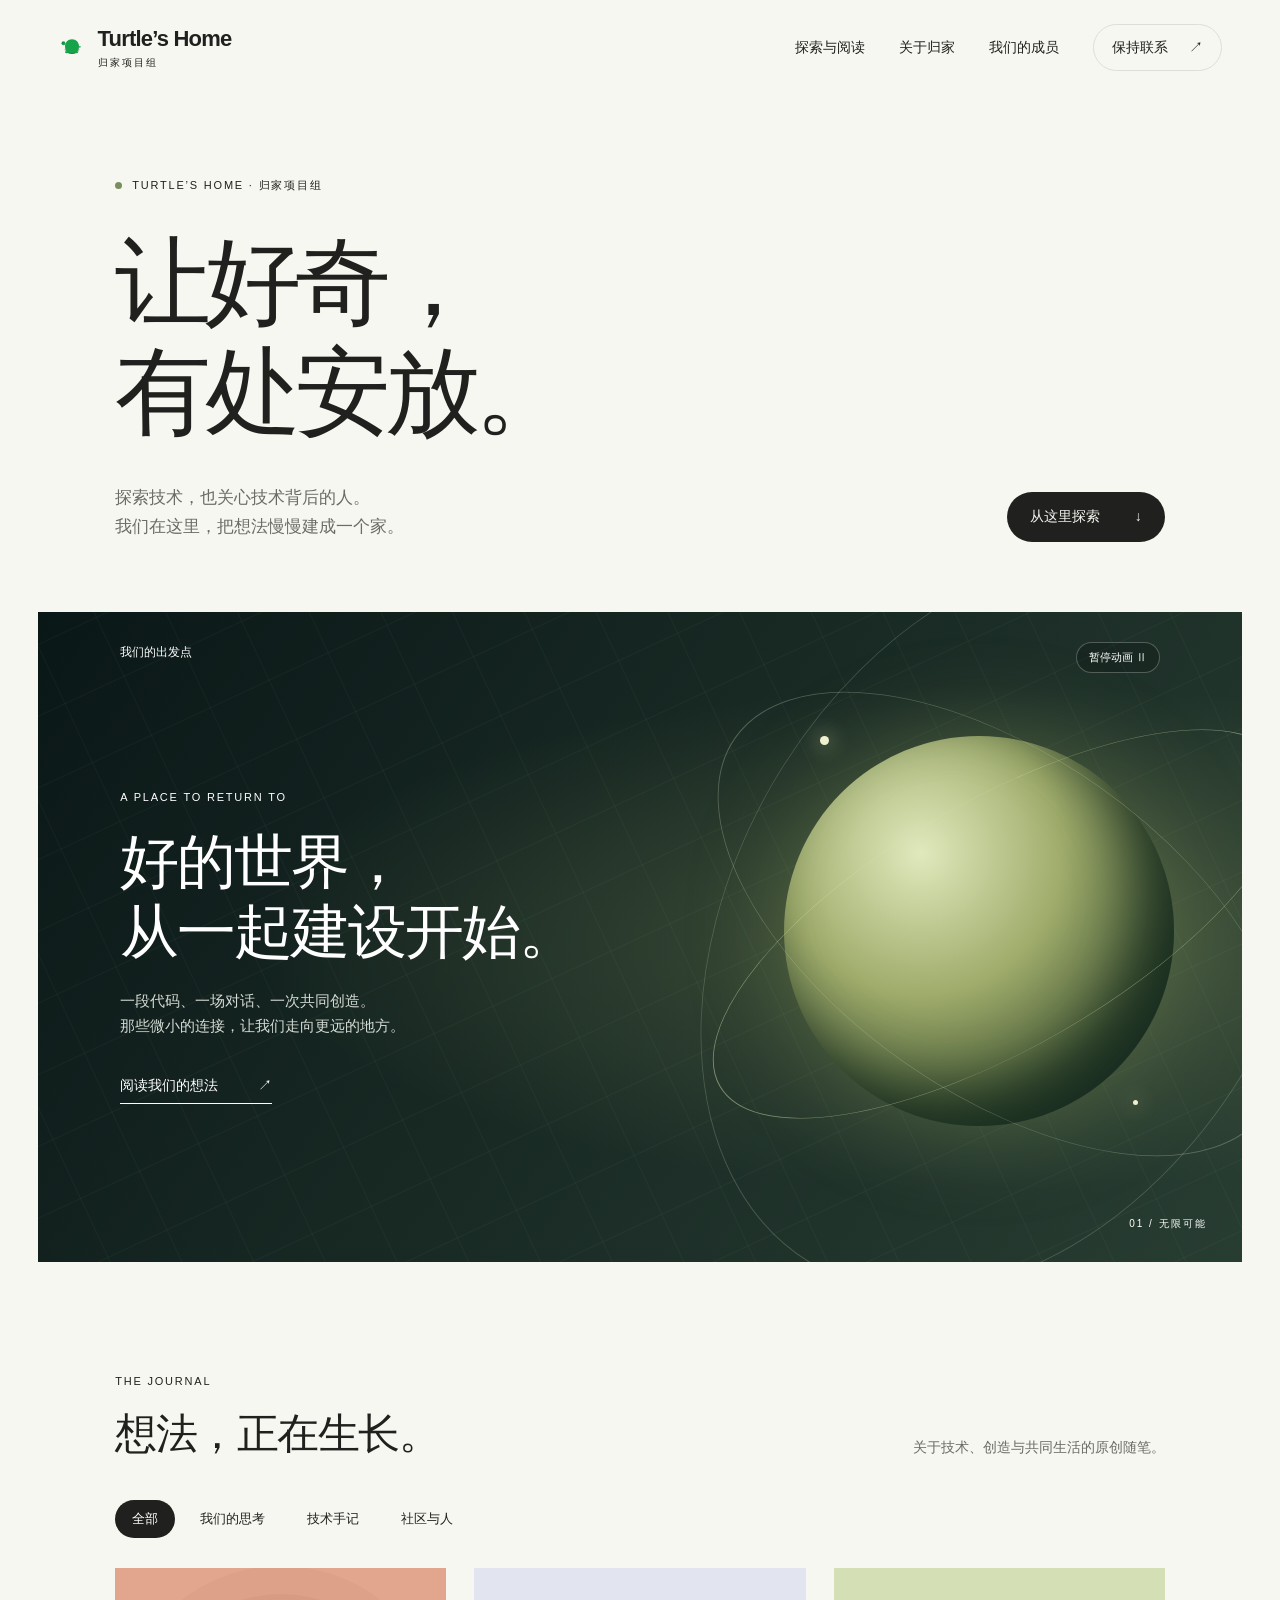
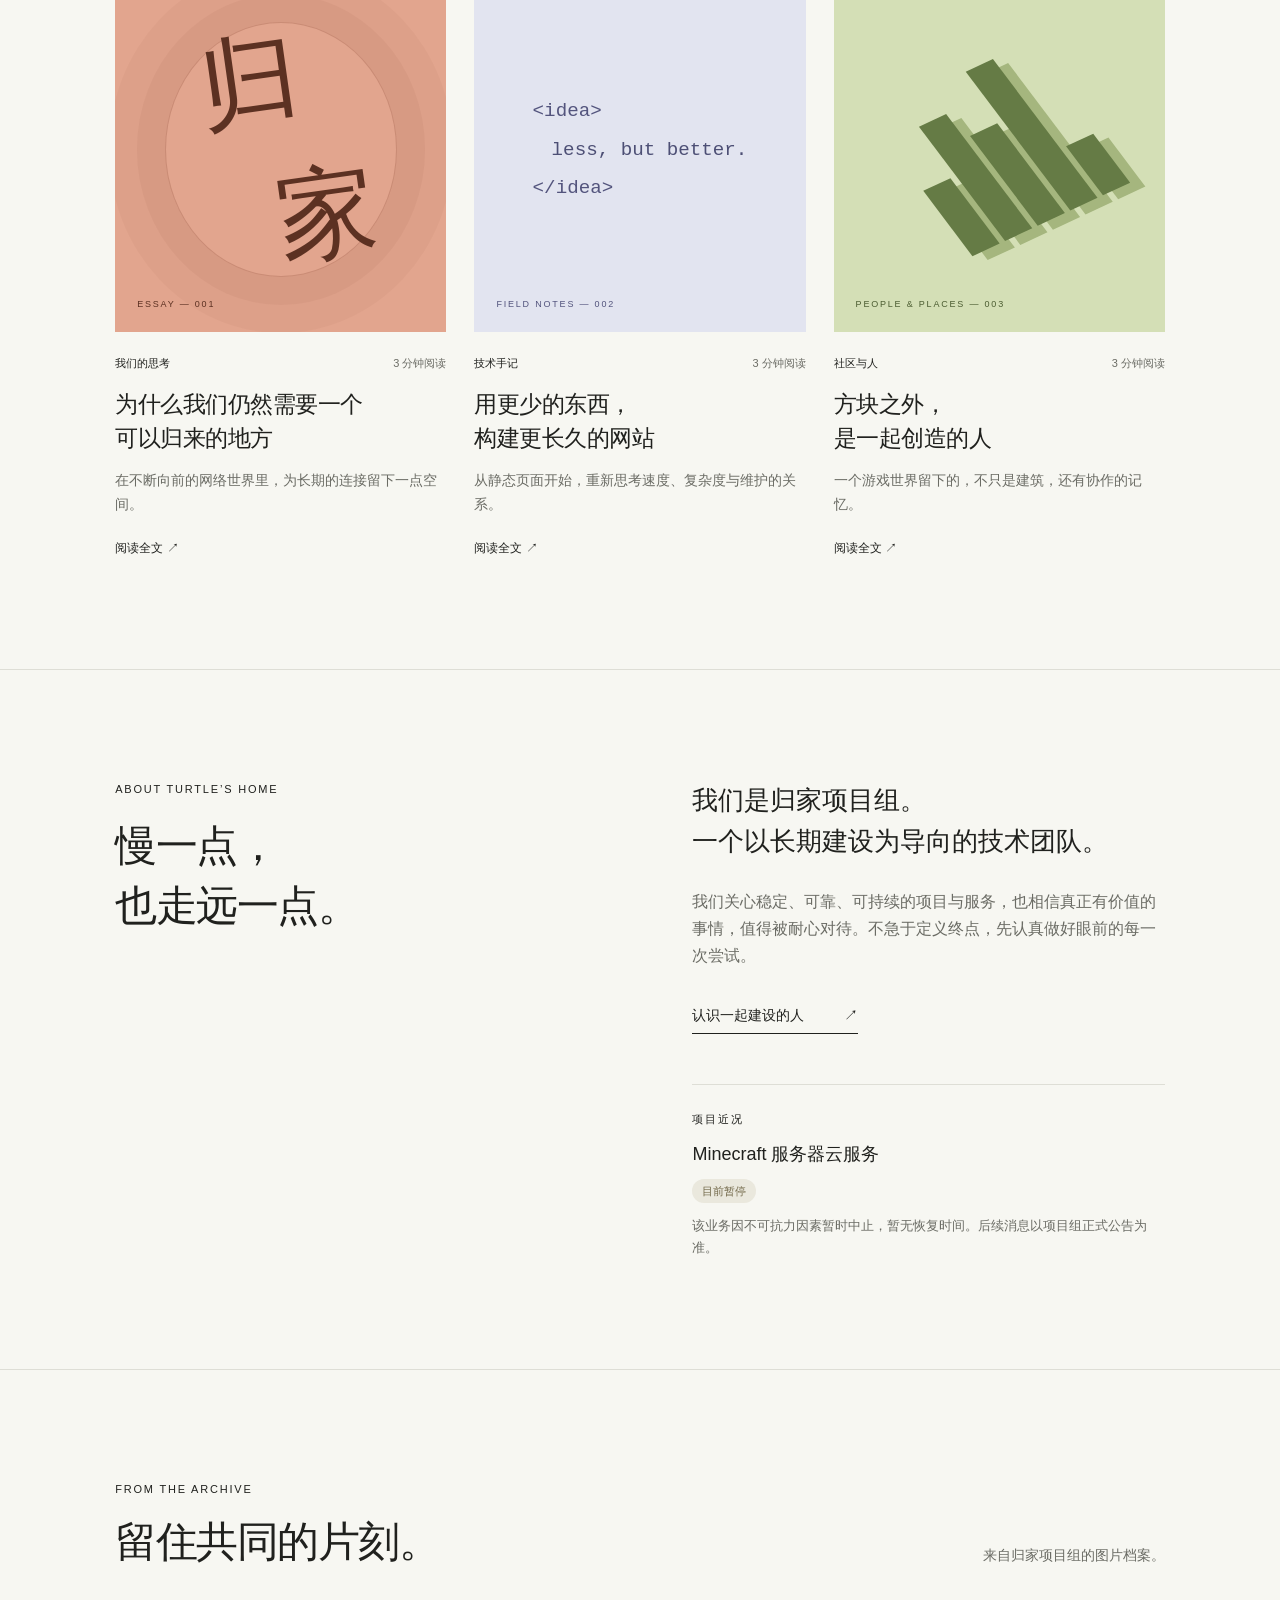
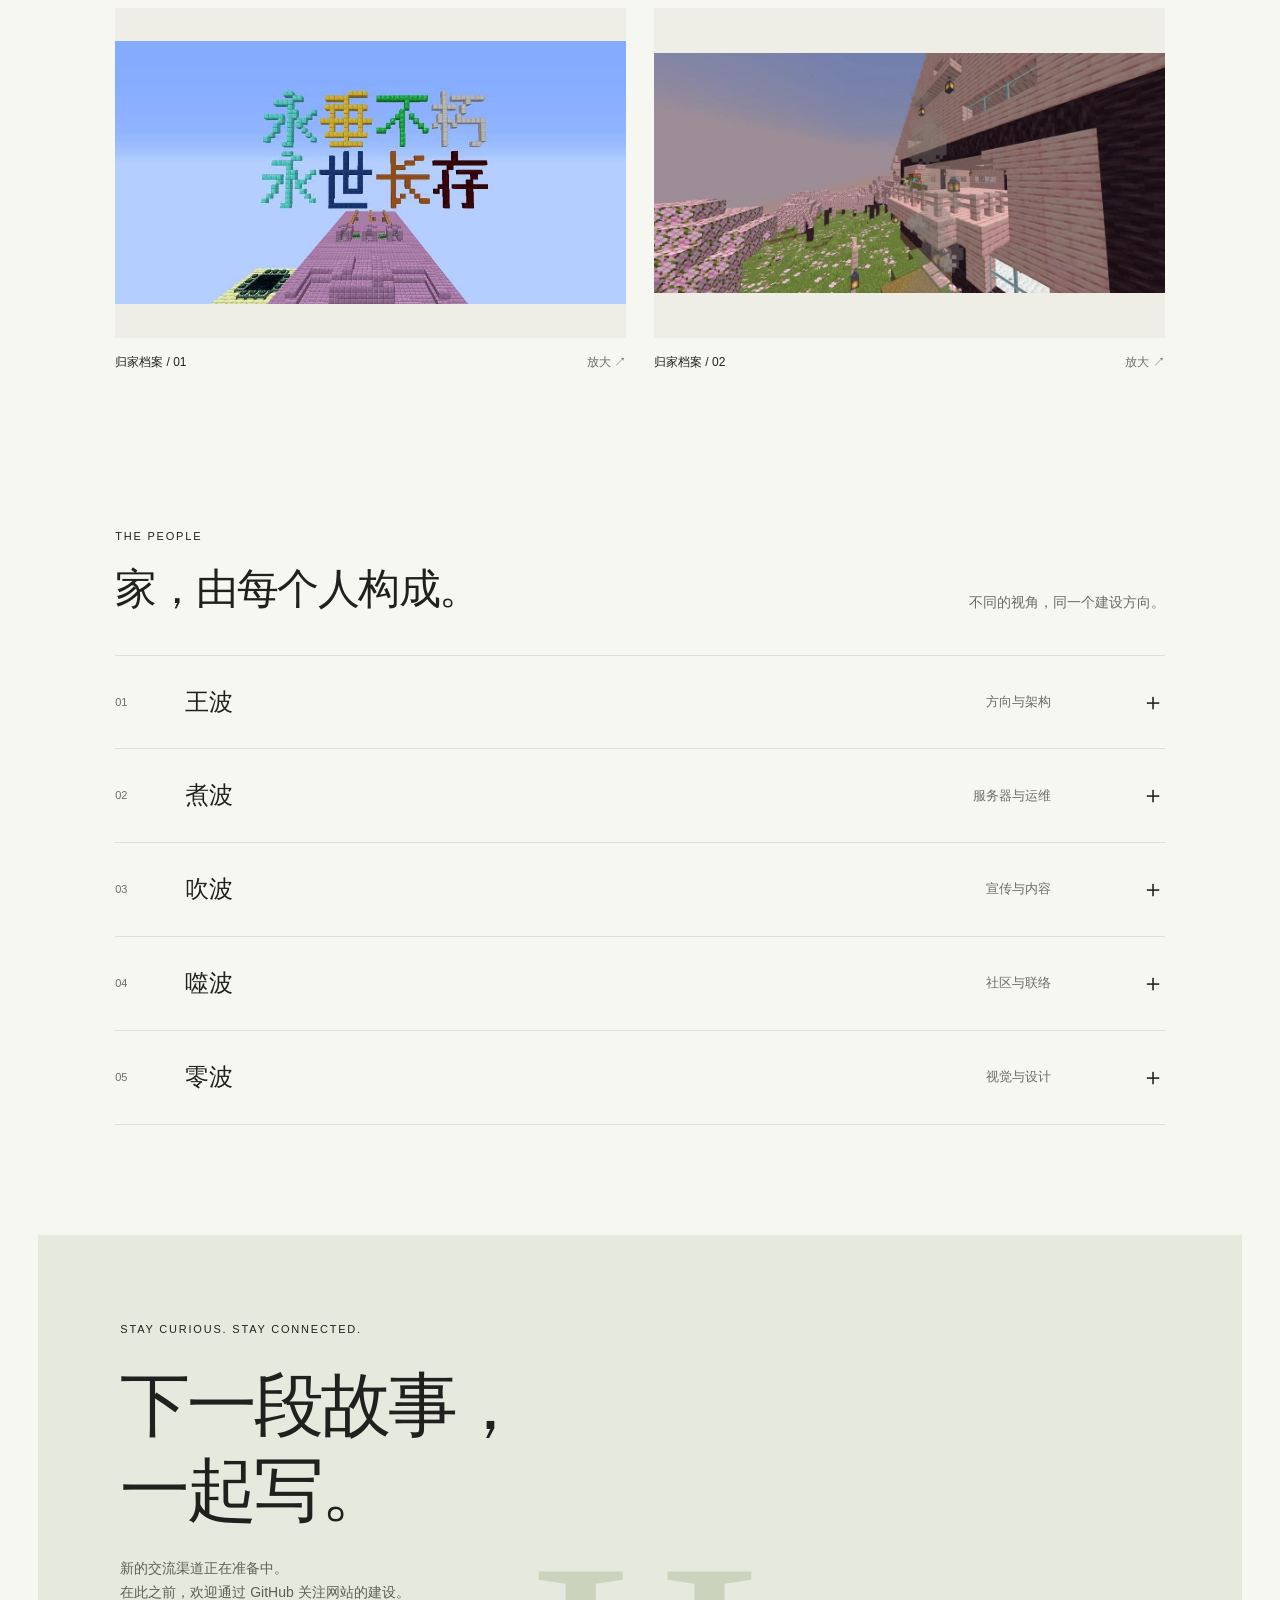
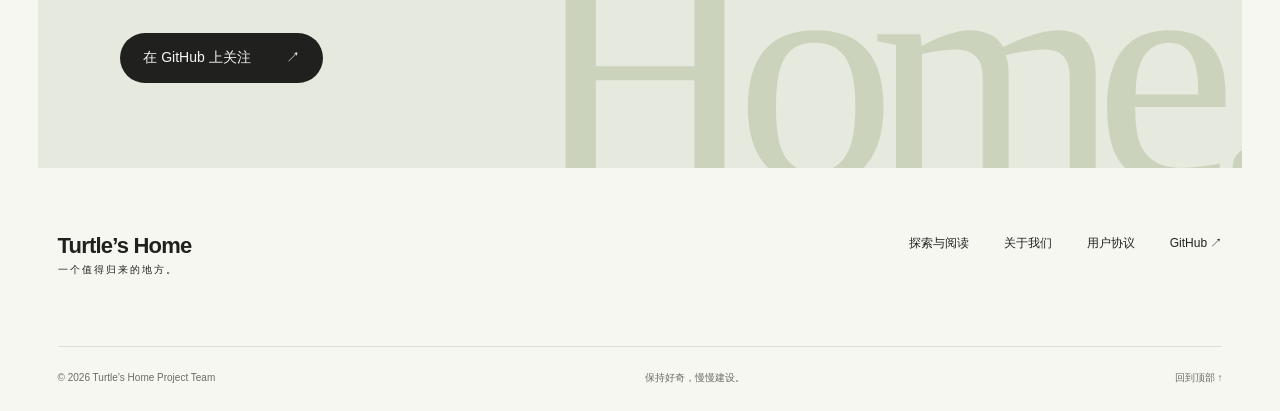
==== commit d0d69060: "Polish reading experience and prepare free Cloudflare Pages deployment" ====
--- a/index.html
+++ b/index.html
@@ -1,9 +1,316 @@
-<!doctype html><html lang="zh-CN"><head><meta charset="utf-8"><meta name="viewport" content="width=device-width,initial-scale=1"><meta name="color-scheme" content="light"><title>Turtle’s Home · 让好奇，有处安放</title><meta name="description" content="归家项目组：探索技术、分享想法，与一起创造的人，建设一个值得归来的地方。"><meta name="theme-color" content="#f7f7f2"><link rel="icon" href="/favicon.svg" type="image/svg+xml"><link rel="apple-touch-icon" href="/apple-touch-icon.png"><meta property="og:title" content="Turtle’s Home · 让好奇，有处安放"><meta property="og:description" content="归家项目组：探索技术、分享想法，与一起创造的人，建设一个值得归来的地方。"><meta property="og:type" content="website"><link rel="stylesheet" href="/assets/site.css"><script src="/assets/site.js" defer></script></head><body id="top"><a class="skip" href="#main">跳至正文</a><header class="site-header"><a class="brand" href="/" aria-label="Turtle’s Home 首页"><img src="/logo.svg" width="28" height="28" alt=""><span>Turtle’s Home<span class="brand-sub">归家项目组</span></span></a><button class="menu-toggle" aria-expanded="false" aria-controls="navigation">菜单 <span>＋</span></button><nav id="navigation" aria-label="主导航"><a href="/#journal">探索与阅读</a><a href="/#about">关于归家</a><a href="/#people">我们的成员</a><a class="nav-contact" href="/#contact">保持联系 <span>↗</span></a></nav></header><main id="main"><section class="intro"><div class="eyebrow"><span class="status-dot"></span> TURTLE’S HOME · 归家项目组</div><h1>让好奇，<br>有处<span class="serif">安放。</span></h1><div class="intro-bottom"><p>探索技术，也关心技术背后的人。<br>我们在这里，把想法慢慢建成一个家。</p><a class="pill" href="#journal">从这里探索 <span>↓</span></a></div></section>
-<section class="feature" aria-labelledby="feature-title"><div class="orbital" aria-hidden="true"><div class="orbital-grid"></div><div class="orbital-core"></div><div class="orbit orbit-one"></div><div class="orbit orbit-two"></div><div class="orbit orbit-three"></div><span class="star star-one"></span><span class="star star-two"></span></div><div class="feature-top"><span>我们的出发点</span><button class="motion-toggle" aria-pressed="false" aria-label="暂停背景动画">暂停动画 Ⅱ</button></div><div class="feature-copy"><span class="eyebrow">A PLACE TO RETURN TO</span><h2 id="feature-title">好的世界，<br>从一起建设开始。</h2><p>一段代码、一场对话、一次共同创造。<br>那些微小的连接，让我们走向更远的地方。</p><a class="text-link" href="/journal/a-place-to-return.html">阅读我们的想法 <span>↗</span></a></div><span class="feature-coordinate" aria-hidden="true">01 / 无限可能</span></section>
-<section class="section" id="journal"><div class="section-heading"><div><span class="eyebrow">THE JOURNAL</span><h2>想法，正在生长。</h2></div><p>关于技术、创造与共同生活的原创随笔。</p></div><div class="filters" role="group" aria-label="筛选文章"><button class="active" data-filter="all" aria-pressed="true">全部</button><button data-filter="thinking" aria-pressed="false">我们的思考</button><button data-filter="engineering" aria-pressed="false">技术手记</button><button data-filter="community" aria-pressed="false">社区与人</button></div><div class="article-grid">
-<a class="article-card" data-category="thinking" href="/journal/a-place-to-return.html"><div class="card-art art-home"><span class="art-lines" aria-hidden="true"></span><span class="art-word">归<span>家</span></span><span class="art-index">ESSAY — 001</span></div><div class="card-meta">我们的思考 <span>5 分钟阅读</span></div><h3>为什么我们仍然需要一个<br>可以归来的地方</h3><p>在不断向前的网络世界里，为长期的连接留下一点空间。</p><span class="card-more">阅读全文 ↗</span></a>
-<a class="article-card" data-category="engineering" href="/journal/build-with-less.html"><div class="card-art art-code"><span class="code-art" aria-hidden="true">&lt;idea&gt;<br><i>　less, but better.</i><br>&lt;/idea&gt;</span><span class="art-index">FIELD NOTES — 002</span></div><div class="card-meta">技术手记 <span>6 分钟阅读</span></div><h3>用更少的东西，<br>构建更长久的网站</h3><p>从静态页面开始，重新思考速度、复杂度与维护的关系。</p><span class="card-more">阅读全文 ↗</span></a>
-<a class="article-card" data-category="community" href="/journal/worlds-we-build.html"><div class="card-art art-world"><div class="voxel" aria-hidden="true"><i></i><i></i><i></i><i></i><i></i></div><span class="art-index">PEOPLE & PLACES — 003</span></div><div class="card-meta">社区与人 <span>5 分钟阅读</span></div><h3>方块之外，<br>是一起创造的人</h3><p>一个游戏世界留下的，不只是建筑，还有协作的记忆。</p><span class="card-more">阅读全文 ↗</span></a></div><p class="filter-status sr-only" role="status" aria-live="polite"></p></section>
-<section class="about section" id="about"><div class="about-label"><span class="eyebrow">ABOUT TURTLE’S HOME</span><h2>慢一点，<br>也走远一点。</h2></div><div class="about-copy"><p class="large-copy">我们是归家项目组。<br>一个以长期建设为导向的技术团队。</p><p>我们关心稳定、可靠、可持续的项目与服务，也相信真正有价值的事情，值得被耐心对待。不急于定义终点，先认真做好眼前的每一次尝试。</p><a class="text-link" href="#people">认识一起建设的人 <span>↗</span></a><div class="service-note"><span class="eyebrow">项目近况</span><h3>Minecraft 服务器云服务</h3><span class="service-status">目前暂停</span><p>该业务因不可抗力因素暂时中止，暂无恢复时间。后续消息以项目组正式公告为准。</p></div></div></section>
-<section class="archive section"><div class="section-heading"><div><span class="eyebrow">FROM THE ARCHIVE</span><h2>留住共同的片刻。</h2></div><p>来自归家项目组的图片档案。</p></div><div class="archive-grid"><button class="archive-item" data-image="/classic1.png" data-caption="归家档案 · 经典图片 01"><img src="/classic1.png" alt="归家项目组经典图片 01，点击查看原图" loading="lazy"><span>归家档案 / 01 <span>放大 ↗</span></span></button><button class="archive-item" data-image="/classic2.png" data-caption="归家档案 · 经典图片 02"><img src="/classic2.png" alt="归家项目组经典图片 02，点击查看原图" loading="lazy"><span>归家档案 / 02 <span>放大 ↗</span></span></button></div></section>
-<section class="section people" id="people"><div class="section-heading"><div><span class="eyebrow">THE PEOPLE</span><h2>家，由每个人构成。</h2></div><p>不同的视角，同一个建设方向。</p></div><div class="people-list"><details><summary><span class="person-number">01</span><h3>王波</h3><span class="person-role">方向与架构</span><span class="plus" aria-hidden="true">＋</span></summary><p>负责项目组整体方向与技术决策，统筹项目规划、技术架构与长期发展路线。</p></details><details><summary><span class="person-number">02</span><h3>煮波</h3><span class="person-role">服务器与运维</span><span class="plus" aria-hidden="true">＋</span></summary><p>负责 Minecraft 服务器部署、维护与稳定性保障，探索运行优化方案。</p></details><details><summary><span class="person-number">03</span><h3>吹波</h3><span class="person-role">宣传与内容</span><span class="plus" aria-hidden="true">＋</span></summary><p>负责项目组对外宣传，促进项目与使用者之间的良性互动。</p></details><details><summary><span class="person-number">04</span><h3>噬波</h3><span class="person-role">社区与联络</span><span class="plus" aria-hidden="true">＋</span></summary><p>负责对外沟通、社区维护与反馈整理，让不同的声音被听见。</p></details><details><summary><span class="person-number">05</span><h3>零波</h3><span class="person-role">视觉与设计</span><span class="plus" aria-hidden="true">＋</span></summary><p>负责宣传图与视频制作，用视觉记录项目组的想法。</p></details></div></section><section class="contact" id="contact"><span class="eyebrow">STAY CURIOUS. STAY CONNECTED.</span><h2>下一段故事，<br>一起写。</h2><p>新的交流渠道正在准备中。<br>在此之前，欢迎通过 GitHub 关注网站的建设。</p><a class="pill" href="https://github.com/piter273/turtlehome_website" target="_blank" rel="noopener noreferrer">在 GitHub 上关注 <span>↗</span></a><span class="contact-watermark" aria-hidden="true">Home.</span></section></main><dialog class="lightbox" aria-label="图片查看器"><button class="lightbox-close" aria-label="关闭图片">关闭 ×</button><img alt=""><p></p></dialog><footer class="site-footer"><div class="footer-top"><a class="brand" href="/">Turtle’s Home<span class="brand-sub">一个值得归来的地方。</span></a><div><a href="/#journal">探索与阅读</a><a href="/#about">关于我们</a><a href="/agreement.html">用户协议</a><a href="https://github.com/piter273/turtlehome_website" target="_blank" rel="noopener noreferrer">GitHub ↗</a></div></div><div class="footer-bottom"><span>© <span data-year>2026</span> Turtle’s Home Project Team</span><span>保持好奇，慢慢建设。</span><a href="#top">回到顶部 ↑</a></div></footer></body></html>+<!doctype html>
+<html lang="zh-CN">
+  <head>
+    <meta charset="utf-8" />
+    <meta name="viewport" content="width=device-width,initial-scale=1" />
+    <meta name="color-scheme" content="light" />
+    <title>Turtle’s Home · 让好奇，有处安放</title>
+    <meta
+      name="description"
+      content="归家项目组：探索技术、分享想法，与一起创造的人，建设一个值得归来的地方。"
+    />
+    <meta name="theme-color" content="#f7f7f2" />
+    <link rel="icon" href="/favicon.svg" type="image/svg+xml" />
+    <link rel="apple-touch-icon" href="/apple-touch-icon.png" />
+    <meta property="og:title" content="Turtle’s Home · 让好奇，有处安放" />
+    <meta
+      property="og:description"
+      content="归家项目组：探索技术、分享想法，与一起创造的人，建设一个值得归来的地方。"
+    />
+    <meta property="og:type" content="website" />
+    <link rel="stylesheet" href="/assets/site.css" />
+    <script src="/assets/site.js" defer></script>
+  </head>
+  <body id="top">
+    <a class="skip" href="#main">跳至正文</a>
+    <header class="site-header">
+      <a class="brand" href="/" aria-label="Turtle’s Home 首页"
+        ><img src="/logo.svg" width="28" height="28" alt="" /><span
+          >Turtle’s Home<span class="brand-sub">归家项目组</span></span
+        ></a
+      ><button
+        class="menu-toggle"
+        aria-expanded="false"
+        aria-controls="navigation"
+      >
+        菜单 <span>＋</span>
+      </button>
+      <nav id="navigation" aria-label="主导航">
+        <a href="/#journal">探索与阅读</a><a href="/#about">关于归家</a
+        ><a href="/#people">我们的成员</a
+        ><a class="nav-contact" href="/#contact">保持联系 <span>↗</span></a>
+      </nav>
+    </header>
+    <main id="main">
+      <section class="intro">
+        <div class="eyebrow">
+          <span class="status-dot"></span> TURTLE’S HOME · 归家项目组
+        </div>
+        <h1>让好奇，<br />有处<span class="serif">安放。</span></h1>
+        <div class="intro-bottom">
+          <p>
+            探索技术，也关心技术背后的人。<br />我们在这里，把想法慢慢建成一个家。
+          </p>
+          <a class="pill" href="#journal">从这里探索 <span>↓</span></a>
+        </div>
+      </section>
+      <section class="feature" aria-labelledby="feature-title">
+        <div class="orbital" aria-hidden="true">
+          <div class="orbital-grid"></div>
+          <div class="orbital-core"></div>
+          <div class="orbit orbit-one"></div>
+          <div class="orbit orbit-two"></div>
+          <div class="orbit orbit-three"></div>
+          <span class="star star-one"></span><span class="star star-two"></span>
+        </div>
+        <div class="feature-top">
+          <span>我们的出发点</span
+          ><button
+            class="motion-toggle"
+            aria-pressed="false"
+            aria-label="暂停背景动画"
+          >
+            暂停动画 Ⅱ
+          </button>
+        </div>
+        <div class="feature-copy">
+          <span class="eyebrow">A PLACE TO RETURN TO</span>
+          <h2 id="feature-title">好的世界，<br />从一起建设开始。</h2>
+          <p>
+            一段代码、一场对话、一次共同创造。<br />那些微小的连接，让我们走向更远的地方。
+          </p>
+          <a class="text-link" href="/journal/a-place-to-return.html"
+            >阅读我们的想法 <span>↗</span></a
+          >
+        </div>
+        <span class="feature-coordinate" aria-hidden="true">01 / 无限可能</span>
+      </section>
+      <section class="section" id="journal">
+        <div class="section-heading">
+          <div>
+            <span class="eyebrow">THE JOURNAL</span>
+            <h2>想法，正在生长。</h2>
+          </div>
+          <p>关于技术、创造与共同生活的原创随笔。</p>
+        </div>
+        <div class="filters" role="group" aria-label="筛选文章">
+          <button class="active" data-filter="all" aria-pressed="true">
+            全部</button
+          ><button data-filter="thinking" aria-pressed="false">
+            我们的思考</button
+          ><button data-filter="engineering" aria-pressed="false">
+            技术手记</button
+          ><button data-filter="community" aria-pressed="false">
+            社区与人
+          </button>
+        </div>
+        <div class="article-grid">
+          <a
+            class="article-card"
+            data-category="thinking"
+            href="/journal/a-place-to-return.html"
+            ><div class="card-art art-home">
+              <span class="art-lines" aria-hidden="true"></span
+              ><span class="art-word">归<span>家</span></span
+              ><span class="art-index">ESSAY — 001</span>
+            </div>
+            <div class="card-meta">我们的思考 <span>3 分钟阅读</span></div>
+            <h3>为什么我们仍然需要一个<br />可以归来的地方</h3>
+            <p>在不断向前的网络世界里，为长期的连接留下一点空间。</p>
+            <span class="card-more">阅读全文 ↗</span></a
+          >
+          <a
+            class="article-card"
+            data-category="engineering"
+            href="/journal/build-with-less.html"
+            ><div class="card-art art-code">
+              <span class="code-art" aria-hidden="true"
+                >&lt;idea&gt;<br /><i>　less, but better.</i
+                ><br />&lt;/idea&gt;</span
+              ><span class="art-index">FIELD NOTES — 002</span>
+            </div>
+            <div class="card-meta">技术手记 <span>3 分钟阅读</span></div>
+            <h3>用更少的东西，<br />构建更长久的网站</h3>
+            <p>从静态页面开始，重新思考速度、复杂度与维护的关系。</p>
+            <span class="card-more">阅读全文 ↗</span></a
+          >
+          <a
+            class="article-card"
+            data-category="community"
+            href="/journal/worlds-we-build.html"
+            ><div class="card-art art-world">
+              <div class="voxel" aria-hidden="true">
+                <i></i><i></i><i></i><i></i><i></i>
+              </div>
+              <span class="art-index">PEOPLE & PLACES — 003</span>
+            </div>
+            <div class="card-meta">社区与人 <span>3 分钟阅读</span></div>
+            <h3>方块之外，<br />是一起创造的人</h3>
+            <p>一个游戏世界留下的，不只是建筑，还有协作的记忆。</p>
+            <span class="card-more">阅读全文 ↗</span></a
+          >
+        </div>
+        <p class="filter-status sr-only" role="status" aria-live="polite"></p>
+      </section>
+      <section class="about section" id="about">
+        <div class="about-label">
+          <span class="eyebrow">ABOUT TURTLE’S HOME</span>
+          <h2>慢一点，<br />也走远一点。</h2>
+        </div>
+        <div class="about-copy">
+          <p class="large-copy">
+            我们是归家项目组。<br />一个以长期建设为导向的技术团队。
+          </p>
+          <p>
+            我们关心稳定、可靠、可持续的项目与服务，也相信真正有价值的事情，值得被耐心对待。不急于定义终点，先认真做好眼前的每一次尝试。
+          </p>
+          <a class="text-link" href="#people"
+            >认识一起建设的人 <span>↗</span></a
+          >
+          <div class="service-note">
+            <span class="eyebrow">项目近况</span>
+            <h3>Minecraft 服务器云服务</h3>
+            <span class="service-status">目前暂停</span>
+            <p>
+              该业务因不可抗力因素暂时中止，暂无恢复时间。后续消息以项目组正式公告为准。
+            </p>
+          </div>
+        </div>
+      </section>
+      <section class="archive section">
+        <div class="section-heading">
+          <div>
+            <span class="eyebrow">FROM THE ARCHIVE</span>
+            <h2>留住共同的片刻。</h2>
+          </div>
+          <p>来自归家项目组的图片档案。</p>
+        </div>
+        <div class="archive-grid">
+          <a
+            class="archive-item"
+            href="/classic1.png"
+            data-image="/classic1.png"
+            data-caption="归家档案 · 经典图片 01"
+            ><img
+              src="/classic1.png"
+              alt="归家项目组经典图片 01，点击查看原图"
+              loading="lazy"
+            /><span>归家档案 / 01 <span>放大 ↗</span></span></a
+          >
+          <a
+            class="archive-item"
+            href="/classic2.png"
+            data-image="/classic2.png"
+            data-caption="归家档案 · 经典图片 02"
+            ><img
+              src="/classic2.png"
+              alt="归家项目组经典图片 02，点击查看原图"
+              loading="lazy"
+            /><span>归家档案 / 02 <span>放大 ↗</span></span></a
+          >
+        </div>
+      </section>
+      <section class="section people" id="people">
+        <div class="section-heading">
+          <div>
+            <span class="eyebrow">THE PEOPLE</span>
+            <h2>家，由每个人构成。</h2>
+          </div>
+          <p>不同的视角，同一个建设方向。</p>
+        </div>
+        <div class="people-list">
+          <details>
+            <summary>
+              <span class="person-number">01</span>
+              <h3>王波</h3>
+              <span class="person-role">方向与架构</span
+              ><span class="plus" aria-hidden="true">＋</span>
+            </summary>
+            <p>
+              负责项目组整体方向与技术决策，统筹项目规划、技术架构与长期发展路线。
+            </p>
+          </details>
+          <details>
+            <summary>
+              <span class="person-number">02</span>
+              <h3>煮波</h3>
+              <span class="person-role">服务器与运维</span
+              ><span class="plus" aria-hidden="true">＋</span>
+            </summary>
+            <p>
+              负责 Minecraft 服务器部署、维护与稳定性保障，探索运行优化方案。
+            </p>
+          </details>
+          <details>
+            <summary>
+              <span class="person-number">03</span>
+              <h3>吹波</h3>
+              <span class="person-role">宣传与内容</span
+              ><span class="plus" aria-hidden="true">＋</span>
+            </summary>
+            <p>负责项目组对外宣传，促进项目与使用者之间的良性互动。</p>
+          </details>
+          <details>
+            <summary>
+              <span class="person-number">04</span>
+              <h3>噬波</h3>
+              <span class="person-role">社区与联络</span
+              ><span class="plus" aria-hidden="true">＋</span>
+            </summary>
+            <p>负责对外沟通、社区维护与反馈整理，让不同的声音被听见。</p>
+          </details>
+          <details>
+            <summary>
+              <span class="person-number">05</span>
+              <h3>零波</h3>
+              <span class="person-role">视觉与设计</span
+              ><span class="plus" aria-hidden="true">＋</span>
+            </summary>
+            <p>负责宣传图与视频制作，用视觉记录项目组的想法。</p>
+          </details>
+        </div>
+      </section>
+      <section class="contact" id="contact">
+        <span class="eyebrow">STAY CURIOUS. STAY CONNECTED.</span>
+        <h2>下一段故事，<br />一起写。</h2>
+        <p>
+          新的交流渠道正在准备中。<br />在此之前，欢迎通过 GitHub
+          关注网站的建设。
+        </p>
+        <a
+          class="pill"
+          href="https://github.com/piter273/turtlehome_website"
+          target="_blank"
+          rel="noopener noreferrer"
+          >在 GitHub 上关注 <span>↗</span></a
+        ><span class="contact-watermark" aria-hidden="true">Home.</span>
+      </section>
+    </main>
+    <dialog class="lightbox" aria-label="图片查看器">
+      <button class="lightbox-close" aria-label="关闭图片">关闭 ×</button
+      ><img alt="" />
+      <p></p>
+    </dialog>
+    <footer class="site-footer">
+      <div class="footer-top">
+        <a class="brand" href="/"
+          >Turtle’s Home<span class="brand-sub">一个值得归来的地方。</span></a
+        >
+        <div>
+          <a href="/#journal">探索与阅读</a><a href="/#about">关于我们</a
+          ><a href="/agreement.html">用户协议</a
+          ><a
+            href="https://github.com/piter273/turtlehome_website"
+            target="_blank"
+            rel="noopener noreferrer"
+            >GitHub ↗</a
+          >
+        </div>
+      </div>
+      <div class="footer-bottom">
+        <span>© <span data-year>2026</span> Turtle’s Home Project Team</span
+        ><span>保持好奇，慢慢建设。</span><a href="#top">回到顶部 ↑</a>
+      </div>
+    </footer>
+  </body>
+</html>
--- a/assets/site.css
+++ b/assets/site.css
@@ -1,7 +1,1383 @@
 @charset "UTF-8";
-:root{--paper:#f7f7f2;--ink:#20211e;--muted:#6b6c65;--line:#deded6;--green:#d4dfb6;--ease:cubic-bezier(.22,1,.36,1)}*{box-sizing:border-box}html{scroll-behavior:smooth;scroll-padding-top:100px}body{margin:0;background:var(--paper);color:var(--ink);font-family:Arial,"PingFang SC","Microsoft YaHei",sans-serif;font-size:16px;line-height:1.7;-webkit-font-smoothing:antialiased}a{color:inherit;text-decoration:none}button{font:inherit;color:inherit;cursor:pointer}button,a{-webkit-tap-highlight-color:transparent}button:focus-visible,a:focus-visible,summary:focus-visible{outline:2px solid #5c7342;outline-offset:6px}button{border:0}h1,h2,h3,p{margin:0}h1,h2,h3{font-weight:500;line-height:1.2}img{max-width:100%;display:block}.site-header{height:96px;display:flex;align-items:center;justify-content:space-between;padding:0 4.5%;background:rgba(247,247,242,.94);position:sticky;top:0;z-index:20;backdrop-filter:blur(18px);border-bottom:1px solid transparent}.site-header.scrolled{border-color:var(--line)}.brand{display:flex;align-items:center;gap:12px;font-size:22px;line-height:1.2;letter-spacing:-.8px;font-weight:600}.brand-sub{display:block;font-size:10px;letter-spacing:2px;font-weight:400;margin-top:5px}.site-header nav{display:flex;align-items:center;gap:34px;font-size:14px}.site-header nav a:hover{opacity:.55}.nav-contact{padding:11px 18px;border:1px solid var(--line);border-radius:40px}.nav-contact span{margin-left:18px}.menu-toggle{display:none}.intro{padding:80px 9% 70px;max-width:1600px;margin:auto}.eyebrow{font-size:11px;letter-spacing:1.8px;font-weight:500;display:block}.intro .eyebrow{display:flex;align-items:center;gap:10px}.status-dot{width:7px;height:7px;background:#7a8e5e;border-radius:50%}h1{font-size:clamp(64px,7.5vw,116px);letter-spacing:-6px;line-height:1.15;margin:32px 0 36px}.serif{font-family:"Songti SC","Noto Serif CJK SC",SimSun,serif;font-weight:400}.intro-bottom{display:flex;align-items:end;justify-content:space-between}.intro-bottom p{color:var(--muted);font-size:17px}.pill{border-radius:40px;padding:13px 23px;display:inline-flex;gap:35px;align-items:center;background:var(--ink);color:var(--paper);font-size:14px;transition:background .25s,transform .25s}.pill:hover{background:#45483b;transform:translateY(-2px)}.feature{position:relative;overflow:hidden;min-height:650px;margin:0 3%;background:#131e1d;color:#fff;padding:30px 6.4% 60px;isolation:isolate}.feature-top{display:flex;justify-content:space-between;position:relative;z-index:2;font-size:12px}.motion-toggle{background:rgba(0,0,0,.18);border:1px solid #ffffff40;color:#fff;border-radius:30px;padding:5px 12px;font-size:11px}.feature-copy{position:relative;z-index:1;padding-top:115px;max-width:560px}.feature h2{font-size:clamp(40px,4.6vw,70px);letter-spacing:-2px;margin:20px 0}.feature p{color:#d5dbd5;font-size:15px}.text-link{display:inline-flex;align-items:center;gap:40px;border-bottom:1px solid currentColor;padding:5px 0;font-size:14px;margin-top:30px}.text-link span{transition:transform .2s}.text-link:hover span{transform:translate(3px,-3px)}.feature-coordinate{position:absolute;bottom:30px;right:35px;font-size:10px;letter-spacing:2px}.orbital{position:absolute;inset:0;overflow:hidden;z-index:-1;background:radial-gradient(ellipse at 80% 50%,#87955c55,transparent 55%),linear-gradient(125deg,#0a1717,#283d32)}.orbital-grid{position:absolute;inset:-50%;background-image:linear-gradient(#c0d6b30b 1px,transparent 1px),linear-gradient(90deg,#c0d6b30b 1px,transparent 1px);background-size:65px 65px;transform:rotate(-25deg)}.orbital-core{position:absolute;width:390px;height:390px;left:62%;top:19%;border-radius:50%;background:radial-gradient(circle at 35% 30%,#e0e9bd,#9fac6b 38%,#475b37 70%,#1b3026);box-shadow:0 0 100px #b9cb7140,inset -30px -30px 60px #10241bcc;animation:float 12s ease-in-out infinite}.orbit{position:absolute;width:650px;height:650px;left:53%;top:-2%;border:1px solid #dbe5b47a;border-radius:50%;transform:rotate(-30deg) scaleY(.38);animation:orbit 30s linear infinite}.orbit-two{transform:rotate(35deg) scaleY(.52);animation:orbit-two 38s linear infinite;border-color:#e0edcc45}.orbit-three{width:790px;height:790px;left:48%;top:-13%;transform:rotate(-60deg) scaleY(.7);animation:orbit-three 46s linear infinite;border-color:#e0edcc35}.star{position:absolute;width:9px;height:9px;background:#eff0ce;border-radius:50%;box-shadow:0 0 20px #edf0b6}.star-one{left:65%;top:19%}.star-two{left:91%;top:75%;width:5px;height:5px}@keyframes float{50%{transform:translateY(22px) rotate(6deg)}}@keyframes orbit{to{transform:rotate(330deg) scaleY(.38)}}@keyframes orbit-two{to{transform:rotate(395deg) scaleY(.52)}}@keyframes orbit-three{to{transform:rotate(300deg) scaleY(.7)}}.motion-paused .orbital *{animation-play-state:paused}.section{margin:0 auto;padding:110px 9%;max-width:1600px}.section-heading{display:flex;justify-content:space-between;align-items:end;margin-bottom:40px;gap:30px}.section-heading h2,.about h2{font-size:clamp(30px,3.3vw,49px);letter-spacing:-1.5px;margin-top:18px}.section-heading>p{font-size:14px;color:var(--muted);max-width:320px}.filters{display:flex;gap:8px;margin-bottom:30px;flex-wrap:wrap}.filters button{padding:8px 17px;border-radius:30px;background:transparent;font-size:13px;transition:background .2s}.filters button:hover{background:#e8e9e1}.filters button.active{background:var(--ink);color:white}.article-grid{display:grid;grid-template-columns:repeat(3,minmax(0,1fr));gap:28px}.article-card[hidden]{display:none}.card-art{aspect-ratio:1/1.1;position:relative;overflow:hidden;display:flex;align-items:center;justify-content:center;transition:border-radius .5s var(--ease)}.article-card:hover .card-art{border-radius:7px 7px 55px 7px}.art-home{background:#e2a58e;color:#713e2d}.art-word{font-family:SimSun,serif;font-size:100px;letter-spacing:-15px;transform:rotate(-8deg);transition:transform .7s var(--ease)}.art-word>span{display:block;margin-left:60px;margin-top:-30px}.art-lines{position:absolute;inset:15%;border:1px solid #81422f40;border-radius:50%;box-shadow:0 0 0 28px #81422f10,0 0 0 56px #81422f0c}.art-index{position:absolute;left:22px;bottom:20px;font-size:9px;letter-spacing:1.8px}.art-code{background:#e2e4f0;color:#53547d}.code-art{font-family:monospace;font-size:clamp(13px,1.5vw,21px);line-height:2}.code-art i{font-style:normal;color:#7c7fa2}.art-world{background:#d4dfb6;color:#4c5d32}.voxel{display:flex;align-items:end;gap:6px;transform:rotate(-25deg) skew(12deg);transition:transform .8s var(--ease)}.voxel i{display:block;width:30px;background:#657b45;height:80px;box-shadow:10px 10px 0 #a5b67e}.voxel i:nth-child(2){height:140px}.voxel i:nth-child(3){height:110px}.voxel i:nth-child(4){height:170px}.voxel i:nth-child(5){height:60px}.article-card:hover .art-word{transform:rotate(0) scale(1.08)}.article-card:hover .voxel{transform:rotate(-15deg) skew(12deg) translateY(-5px)}.card-meta{display:flex;justify-content:space-between;gap:8px;font-size:11px;margin:22px 0 14px}.card-meta span{color:var(--muted)}.article-card h3{font-size:23px;line-height:1.5;letter-spacing:-.5px}.article-card p{font-size:14px;color:var(--muted);margin-top:13px}.card-more{font-size:12px;display:block;margin-top:22px}.about{display:grid;grid-template-columns:1fr 1fr;gap:10%;border-top:1px solid var(--line);border-bottom:1px solid var(--line)}.about h2{line-height:1.4}.about-copy>p{color:var(--muted);font-size:16px}.about-copy .large-copy{font-size:26px;color:var(--ink);line-height:1.6;margin-bottom:25px}.service-note{border-top:1px solid var(--line);margin-top:50px;padding-top:25px}.service-note h3{font-size:18px;margin:15px 0 10px}.service-status{display:inline-block;font-size:11px;background:#eae8dd;color:#726849;border-radius:20px;padding:3px 10px}.service-note p{font-size:13px;color:var(--muted);margin-top:12px}.archive{padding-bottom:45px}.archive-grid{display:grid;grid-template-columns:1fr 1fr;gap:28px}.archive-item{background:none;text-align:left;padding:0}.archive-item img{width:100%;height:330px;object-fit:contain;background:#eeeee7;transition:filter .3s}.archive-item:hover img{filter:brightness(.94)}.archive-item>span{display:flex;justify-content:space-between;font-size:12px;padding-top:14px}.archive-item>span>span{color:var(--muted)}.people-list{border-top:1px solid var(--line)}details{border-bottom:1px solid var(--line)}summary{display:flex;align-items:center;gap:30px;padding:26px 0;cursor:pointer;list-style:none}summary::-webkit-details-marker{display:none}.person-number{font-size:11px;color:var(--muted);width:40px}summary h3{font-size:24px;flex:1}.person-role{font-size:13px;color:var(--muted)}.plus{font-size:24px;margin-left:60px;transition:transform .3s}details[open] .plus{transform:rotate(45deg)}details>p{padding:0 80px 25px;max-width:650px;color:var(--muted);font-size:14px}.contact{position:relative;overflow:hidden;background:#e6e9dd;margin:0 3%;padding:85px 6.4%;min-height:500px}.contact h2{font-size:clamp(44px,5.5vw,80px);margin:25px 0;letter-spacing:-3px}.contact p{font-size:14px;color:#5b6252;margin-bottom:28px}.contact>*:not(.contact-watermark){position:relative;z-index:1}.contact-watermark{position:absolute;right:-25px;bottom:-65px;font-family:Georgia,serif;font-size:clamp(150px,25vw,380px);letter-spacing:-25px;color:#ccd3bc;line-height:1}.site-footer{padding:65px 4.5% 25px}.footer-top{display:flex;align-items:start;justify-content:space-between;padding-bottom:70px}.footer-top .brand{display:block}.footer-top>div{display:flex;gap:35px;font-size:12px}.footer-bottom{border-top:1px solid var(--line);padding-top:22px;display:flex;justify-content:space-between;gap:20px;font-size:10px;color:var(--muted)}.skip{position:fixed;top:-100px;left:15px;z-index:100;background:var(--ink);color:white;padding:10px}.skip:focus{top:10px}.sr-only{position:absolute;width:1px;height:1px;overflow:hidden;clip-path:inset(50%)}.lightbox{border:0;background:#151714;color:white;padding:60px 30px 25px;max-width:90vw;max-height:90vh}.lightbox::backdrop{background:#000c;backdrop-filter:blur(8px)}.lightbox img{max-height:70vh;margin:auto;object-fit:contain}.lightbox p{margin-top:15px;text-align:center;font-size:12px}.lightbox-close{position:absolute;right:20px;top:15px;background:none;color:white}.reveal{opacity:0;transform:translateY(25px);transition:opacity .8s var(--ease),transform .8s var(--ease)}.reveal.visible{opacity:1;transform:none}
-@media(min-width:1800px){.feature,.contact{max-width:1500px;margin-inline:auto}}@media(max-width:900px){.site-header nav{gap:20px}.intro{padding:55px 6%}.section{padding:75px 6%}.feature{min-height:610px;padding-inline:6%}.orbital-core{left:65%;width:300px;height:300px;top:30%}.orbit{left:50%}.article-grid{gap:18px}.article-card h3{font-size:20px}.about{gap:6%}.footer-top>div{gap:20px}.archive-item img{height:250px}.art-word{font-size:80px}.art-word>span{margin-left:40px}}
-@media(max-width:640px){html{scroll-padding-top:75px}.site-header{height:76px;padding:0 6%}.brand{font-size:19px}.brand-sub{font-size:9px}.menu-toggle{display:flex;gap:15px;background:none;font-size:13px;padding:10px 0}.site-header nav{display:none;position:absolute;top:76px;left:0;right:0;background:var(--paper);padding:25px 6% 35px;border-bottom:1px solid var(--line);align-items:start}.site-header nav.open{display:flex;flex-direction:column;gap:24px}.nav-contact{border:0;padding:0}.intro{padding:44px 6% 42px}.eyebrow{font-size:9px;letter-spacing:1.4px}h1{font-size:65px;letter-spacing:-3px;margin:30px 0}.intro-bottom{align-items:start;flex-direction:column;gap:26px}.intro-bottom p{font-size:14px}.pill{font-size:12px;padding:12px 20px}.feature{margin:0 4%;min-height:660px;padding:20px 7% 35px}.feature-copy{padding-top:240px}.feature h2{font-size:37px;letter-spacing:-1px}.feature p{font-size:12px}.feature-top{font-size:10px}.feature-copy .text-link{margin-top:20px}.orbital-core{left:36%;top:9%;width:200px;height:200px}.orbit{width:340px;height:340px;left:20%;top:0}.orbit-three{width:430px;height:430px;left:8%;top:-5%}.star-one{left:35%;top:15%}.feature-coordinate{display:none}.section{padding:65px 6%}.section-heading{align-items:start;flex-direction:column;gap:20px;margin-bottom:30px}.section-heading h2,.about h2{font-size:32px;letter-spacing:-1px;margin-top:14px}.section-heading>p{font-size:13px}.filters{gap:2px;margin-bottom:25px}.filters button{font-size:12px;padding:7px 12px}.article-grid{grid-template-columns:1fr;gap:45px}.card-art{aspect-ratio:1.2}.art-word{font-size:110px}.code-art{font-size:22px}.article-card h3{font-size:24px}.card-meta{margin-top:18px}.card-more{margin-top:15px}.about{grid-template-columns:1fr;gap:32px}.about-copy .large-copy{font-size:22px}.about-copy>p{font-size:14px}.archive{padding-bottom:0}.archive-grid{grid-template-columns:1fr;gap:30px}.archive-item img{height:280px}summary{gap:15px;padding:24px 0}.person-number{width:20px}summary h3{font-size:21px}.plus{margin-left:8px;font-size:20px}.person-role{font-size:11px}details>p{padding:0 0 25px 35px;font-size:13px}.contact{margin:0 4%;padding:50px 7%;min-height:460px}.contact h2{font-size:48px;letter-spacing:-2px}.contact-watermark{font-size:180px;letter-spacing:-12px;bottom:-25px;right:-10px}.footer-top{flex-direction:column;gap:35px;padding-bottom:45px}.footer-top>div{flex-wrap:wrap;gap:18px 28px}.site-footer{padding:45px 6% 25px}.footer-bottom{flex-wrap:wrap;gap:14px}.footer-bottom>span:first-child{width:100%}.lightbox{padding:55px 10px 20px;max-width:96vw}}
-@media(prefers-reduced-motion:reduce){html{scroll-behavior:auto}*,*::before,*::after{animation:none!important;transition:none!important}.reveal{opacity:1;transform:none}}
+:root {
+  --paper: #f7f7f2;
+  --ink: #20211e;
+  --muted: #6b6c65;
+  --line: #deded6;
+  --green: #d4dfb6;
+  --ease: cubic-bezier(0.22, 1, 0.36, 1);
+}
+* {
+  box-sizing: border-box;
+}
+html {
+  scroll-behavior: smooth;
+  scroll-padding-top: 100px;
+}
+body {
+  margin: 0;
+  background: var(--paper);
+  color: var(--ink);
+  font-family: Arial, "PingFang SC", "Microsoft YaHei", sans-serif;
+  font-size: 16px;
+  line-height: 1.7;
+  -webkit-font-smoothing: antialiased;
+}
+a {
+  color: inherit;
+  text-decoration: none;
+}
+button {
+  font: inherit;
+  color: inherit;
+  cursor: pointer;
+}
+button,
+a {
+  -webkit-tap-highlight-color: transparent;
+}
+button:focus-visible,
+a:focus-visible,
+summary:focus-visible {
+  outline: 2px solid #5c7342;
+  outline-offset: 6px;
+}
+button {
+  border: 0;
+}
+h1,
+h2,
+h3,
+p {
+  margin: 0;
+}
+h1,
+h2,
+h3 {
+  font-weight: 500;
+  line-height: 1.2;
+}
+img {
+  max-width: 100%;
+  display: block;
+}
+.site-header {
+  height: 96px;
+  display: flex;
+  align-items: center;
+  justify-content: space-between;
+  padding: 0 4.5%;
+  background: rgba(247, 247, 242, 0.94);
+  position: sticky;
+  top: 0;
+  z-index: 20;
+  backdrop-filter: blur(18px);
+  border-bottom: 1px solid transparent;
+}
+.site-header.scrolled {
+  border-color: var(--line);
+}
+.brand {
+  display: flex;
+  align-items: center;
+  gap: 12px;
+  font-size: 22px;
+  line-height: 1.2;
+  letter-spacing: -0.8px;
+  font-weight: 600;
+}
+.brand-sub {
+  display: block;
+  font-size: 10px;
+  letter-spacing: 2px;
+  font-weight: 400;
+  margin-top: 5px;
+}
+.site-header nav {
+  display: flex;
+  align-items: center;
+  gap: 34px;
+  font-size: 14px;
+}
+.site-header nav a:hover {
+  opacity: 0.55;
+}
+.nav-contact {
+  padding: 11px 18px;
+  border: 1px solid var(--line);
+  border-radius: 40px;
+}
+.nav-contact span {
+  margin-left: 18px;
+}
+.menu-toggle {
+  display: none;
+}
+.intro {
+  padding: 80px 9% 70px;
+  max-width: 1600px;
+  margin: auto;
+}
+.eyebrow {
+  font-size: 11px;
+  letter-spacing: 1.8px;
+  font-weight: 500;
+  display: block;
+}
+.intro .eyebrow {
+  display: flex;
+  align-items: center;
+  gap: 10px;
+}
+.status-dot {
+  width: 7px;
+  height: 7px;
+  background: #7a8e5e;
+  border-radius: 50%;
+}
+h1 {
+  font-size: clamp(64px, 7.5vw, 116px);
+  letter-spacing: -6px;
+  line-height: 1.15;
+  margin: 32px 0 36px;
+}
+.serif {
+  font-family: "Songti SC", "Noto Serif CJK SC", SimSun, serif;
+  font-weight: 400;
+}
+.intro-bottom {
+  display: flex;
+  align-items: end;
+  justify-content: space-between;
+}
+.intro-bottom p {
+  color: var(--muted);
+  font-size: 17px;
+}
+.pill {
+  border-radius: 40px;
+  padding: 13px 23px;
+  display: inline-flex;
+  gap: 35px;
+  align-items: center;
+  background: var(--ink);
+  color: var(--paper);
+  font-size: 14px;
+  transition:
+    background 0.25s,
+    transform 0.25s;
+}
+.pill:hover {
+  background: #45483b;
+  transform: translateY(-2px);
+}
+.feature {
+  position: relative;
+  overflow: hidden;
+  min-height: 650px;
+  margin: 0 3%;
+  background: #131e1d;
+  color: #fff;
+  padding: 30px 6.4% 60px;
+  isolation: isolate;
+}
+.feature-top {
+  display: flex;
+  justify-content: space-between;
+  position: relative;
+  z-index: 2;
+  font-size: 12px;
+}
+.motion-toggle {
+  background: rgba(0, 0, 0, 0.18);
+  border: 1px solid #ffffff40;
+  color: #fff;
+  border-radius: 30px;
+  padding: 5px 12px;
+  font-size: 11px;
+}
+.feature-copy {
+  position: relative;
+  z-index: 1;
+  padding-top: 115px;
+  max-width: 560px;
+}
+.feature h2 {
+  font-size: clamp(40px, 4.6vw, 70px);
+  letter-spacing: -2px;
+  margin: 20px 0;
+}
+.feature p {
+  color: #d5dbd5;
+  font-size: 15px;
+}
+.text-link {
+  display: inline-flex;
+  align-items: center;
+  gap: 40px;
+  border-bottom: 1px solid currentColor;
+  padding: 5px 0;
+  font-size: 14px;
+  margin-top: 30px;
+}
+.text-link span {
+  transition: transform 0.2s;
+}
+.text-link:hover span {
+  transform: translate(3px, -3px);
+}
+.feature-coordinate {
+  position: absolute;
+  bottom: 30px;
+  right: 35px;
+  font-size: 10px;
+  letter-spacing: 2px;
+}
+.orbital {
+  position: absolute;
+  inset: 0;
+  overflow: hidden;
+  z-index: -1;
+  background:
+    radial-gradient(ellipse at 80% 50%, #87955c55, transparent 55%),
+    linear-gradient(125deg, #0a1717, #283d32);
+}
+.orbital-grid {
+  position: absolute;
+  inset: -50%;
+  background-image:
+    linear-gradient(#c0d6b30b 1px, transparent 1px),
+    linear-gradient(90deg, #c0d6b30b 1px, transparent 1px);
+  background-size: 65px 65px;
+  transform: rotate(-25deg);
+}
+.orbital-core {
+  position: absolute;
+  width: 390px;
+  height: 390px;
+  left: 62%;
+  top: 19%;
+  border-radius: 50%;
+  background: radial-gradient(
+    circle at 35% 30%,
+    #e0e9bd,
+    #9fac6b 38%,
+    #475b37 70%,
+    #1b3026
+  );
+  box-shadow:
+    0 0 100px #b9cb7140,
+    inset -30px -30px 60px #10241bcc;
+  animation: float 12s ease-in-out infinite;
+}
+.orbit {
+  position: absolute;
+  width: 650px;
+  height: 650px;
+  left: 53%;
+  top: -2%;
+  border: 1px solid #dbe5b47a;
+  border-radius: 50%;
+  transform: rotate(-30deg) scaleY(0.38);
+  animation: orbit 30s linear infinite;
+}
+.orbit-two {
+  transform: rotate(35deg) scaleY(0.52);
+  animation: orbit-two 38s linear infinite;
+  border-color: #e0edcc45;
+}
+.orbit-three {
+  width: 790px;
+  height: 790px;
+  left: 48%;
+  top: -13%;
+  transform: rotate(-60deg) scaleY(0.7);
+  animation: orbit-three 46s linear infinite;
+  border-color: #e0edcc35;
+}
+.star {
+  position: absolute;
+  width: 9px;
+  height: 9px;
+  background: #eff0ce;
+  border-radius: 50%;
+  box-shadow: 0 0 20px #edf0b6;
+}
+.star-one {
+  left: 65%;
+  top: 19%;
+}
+.star-two {
+  left: 91%;
+  top: 75%;
+  width: 5px;
+  height: 5px;
+}
+@keyframes float {
+  50% {
+    transform: translateY(22px) rotate(6deg);
+  }
+}
+@keyframes orbit {
+  to {
+    transform: rotate(330deg) scaleY(0.38);
+  }
+}
+@keyframes orbit-two {
+  to {
+    transform: rotate(395deg) scaleY(0.52);
+  }
+}
+@keyframes orbit-three {
+  to {
+    transform: rotate(300deg) scaleY(0.7);
+  }
+}
+.motion-paused .orbital * {
+  animation-play-state: paused;
+}
+.section {
+  margin: 0 auto;
+  padding: 110px 9%;
+  max-width: 1600px;
+}
+.section-heading {
+  display: flex;
+  justify-content: space-between;
+  align-items: end;
+  margin-bottom: 40px;
+  gap: 30px;
+}
+.section-heading h2,
+.about h2 {
+  font-size: clamp(30px, 3.3vw, 49px);
+  letter-spacing: -1.5px;
+  margin-top: 18px;
+}
+.section-heading > p {
+  font-size: 14px;
+  color: var(--muted);
+  max-width: 320px;
+}
+.filters {
+  display: flex;
+  gap: 8px;
+  margin-bottom: 30px;
+  flex-wrap: wrap;
+}
+.filters button {
+  padding: 8px 17px;
+  border-radius: 30px;
+  background: transparent;
+  font-size: 13px;
+  transition: background 0.2s;
+}
+.filters button:hover {
+  background: #e8e9e1;
+}
+.filters button.active {
+  background: var(--ink);
+  color: white;
+}
+.article-grid {
+  display: grid;
+  grid-template-columns: repeat(3, minmax(0, 1fr));
+  gap: 28px;
+}
+.article-card[hidden] {
+  display: none;
+}
+.card-art {
+  aspect-ratio: 1/1.1;
+  position: relative;
+  overflow: hidden;
+  display: flex;
+  align-items: center;
+  justify-content: center;
+  transition: border-radius 0.5s var(--ease);
+}
+.article-card:hover .card-art {
+  border-radius: 7px 7px 55px 7px;
+}
+.art-home {
+  background: #e2a58e;
+  color: #5c3122;
+}
+.art-word {
+  font-family: SimSun, serif;
+  font-size: 100px;
+  letter-spacing: -15px;
+  transform: rotate(-8deg);
+  transition: transform 0.7s var(--ease);
+}
+.art-word > span {
+  display: block;
+  margin-left: 60px;
+  margin-top: -30px;
+}
+.art-lines {
+  position: absolute;
+  inset: 15%;
+  border: 1px solid #81422f40;
+  border-radius: 50%;
+  box-shadow:
+    0 0 0 28px #81422f10,
+    0 0 0 56px #81422f0c;
+}
+.art-index {
+  position: absolute;
+  left: 22px;
+  bottom: 20px;
+  font-size: 9px;
+  letter-spacing: 1.8px;
+}
+.art-code {
+  background: #e2e4f0;
+  color: #53547d;
+}
+.code-art {
+  font-family: monospace;
+  font-size: clamp(13px, 1.5vw, 21px);
+  line-height: 2;
+}
+.code-art i {
+  font-style: normal;
+  color: #4d4f75;
+}
+.art-world {
+  background: #d4dfb6;
+  color: #4c5d32;
+}
+.voxel {
+  display: flex;
+  align-items: end;
+  gap: 6px;
+  transform: rotate(-25deg) skew(12deg);
+  transition: transform 0.8s var(--ease);
+}
+.voxel i {
+  display: block;
+  width: 30px;
+  background: #657b45;
+  height: 80px;
+  box-shadow: 10px 10px 0 #a5b67e;
+}
+.voxel i:nth-child(2) {
+  height: 140px;
+}
+.voxel i:nth-child(3) {
+  height: 110px;
+}
+.voxel i:nth-child(4) {
+  height: 170px;
+}
+.voxel i:nth-child(5) {
+  height: 60px;
+}
+.article-card:hover .art-word {
+  transform: rotate(0) scale(1.08);
+}
+.article-card:hover .voxel {
+  transform: rotate(-15deg) skew(12deg) translateY(-5px);
+}
+.card-meta {
+  display: flex;
+  justify-content: space-between;
+  gap: 8px;
+  font-size: 11px;
+  margin: 22px 0 14px;
+}
+.card-meta span {
+  color: var(--muted);
+}
+.article-card h3 {
+  font-size: 23px;
+  line-height: 1.5;
+  letter-spacing: -0.5px;
+}
+.article-card p {
+  font-size: 14px;
+  color: var(--muted);
+  margin-top: 13px;
+}
+.card-more {
+  font-size: 12px;
+  display: block;
+  margin-top: 22px;
+}
+.about {
+  display: grid;
+  grid-template-columns: 1fr 1fr;
+  gap: 10%;
+  border-top: 1px solid var(--line);
+  border-bottom: 1px solid var(--line);
+}
+.about h2 {
+  line-height: 1.4;
+}
+.about-copy > p {
+  color: var(--muted);
+  font-size: 16px;
+}
+.about-copy .large-copy {
+  font-size: 26px;
+  color: var(--ink);
+  line-height: 1.6;
+  margin-bottom: 25px;
+}
+.service-note {
+  border-top: 1px solid var(--line);
+  margin-top: 50px;
+  padding-top: 25px;
+}
+.service-note h3 {
+  font-size: 18px;
+  margin: 15px 0 10px;
+}
+.service-status {
+  display: inline-block;
+  font-size: 11px;
+  background: #eae8dd;
+  color: #726849;
+  border-radius: 20px;
+  padding: 3px 10px;
+}
+.service-note p {
+  font-size: 13px;
+  color: var(--muted);
+  margin-top: 12px;
+}
+.archive {
+  padding-bottom: 45px;
+}
+.archive-grid {
+  display: grid;
+  grid-template-columns: 1fr 1fr;
+  gap: 28px;
+}
+.archive-item {
+  background: none;
+  text-align: left;
+  padding: 0;
+}
+.archive-item img {
+  width: 100%;
+  height: 330px;
+  object-fit: contain;
+  background: #eeeee7;
+  transition: filter 0.3s;
+}
+.archive-item:hover img {
+  filter: brightness(0.94);
+}
+.archive-item > span {
+  display: flex;
+  justify-content: space-between;
+  font-size: 12px;
+  padding-top: 14px;
+}
+.archive-item > span > span {
+  color: var(--muted);
+}
+.people-list {
+  border-top: 1px solid var(--line);
+}
+details {
+  border-bottom: 1px solid var(--line);
+}
+summary {
+  display: flex;
+  align-items: center;
+  gap: 30px;
+  padding: 26px 0;
+  cursor: pointer;
+  list-style: none;
+}
+summary::-webkit-details-marker {
+  display: none;
+}
+.person-number {
+  font-size: 11px;
+  color: var(--muted);
+  width: 40px;
+}
+summary h3 {
+  font-size: 24px;
+  flex: 1;
+}
+.person-role {
+  font-size: 13px;
+  color: var(--muted);
+}
+.plus {
+  font-size: 24px;
+  margin-left: 60px;
+  transition: transform 0.3s;
+}
+details[open] .plus {
+  transform: rotate(45deg);
+}
+details > p {
+  padding: 0 80px 25px;
+  max-width: 650px;
+  color: var(--muted);
+  font-size: 14px;
+}
+.contact {
+  position: relative;
+  overflow: hidden;
+  background: #e6e9dd;
+  margin: 0 3%;
+  padding: 85px 6.4%;
+  min-height: 500px;
+}
+.contact h2 {
+  font-size: clamp(44px, 5.5vw, 80px);
+  margin: 25px 0;
+  letter-spacing: -3px;
+}
+.contact p {
+  font-size: 14px;
+  color: #5b6252;
+  margin-bottom: 28px;
+}
+.contact > *:not(.contact-watermark) {
+  position: relative;
+  z-index: 1;
+}
+.contact-watermark {
+  position: absolute;
+  right: -25px;
+  bottom: -65px;
+  font-family: Georgia, serif;
+  font-size: clamp(150px, 25vw, 380px);
+  letter-spacing: -25px;
+  color: #ccd3bc;
+  line-height: 1;
+}
+.site-footer {
+  padding: 65px 4.5% 25px;
+}
+.footer-top {
+  display: flex;
+  align-items: start;
+  justify-content: space-between;
+  padding-bottom: 70px;
+}
+.footer-top .brand {
+  display: block;
+}
+.footer-top > div {
+  display: flex;
+  gap: 35px;
+  font-size: 12px;
+}
+.footer-bottom {
+  border-top: 1px solid var(--line);
+  padding-top: 22px;
+  display: flex;
+  justify-content: space-between;
+  gap: 20px;
+  font-size: 10px;
+  color: var(--muted);
+}
+.skip {
+  position: fixed;
+  top: -100px;
+  left: 15px;
+  z-index: 100;
+  background: var(--ink);
+  color: white;
+  padding: 10px;
+}
+.skip:focus {
+  top: 10px;
+}
+.sr-only {
+  position: absolute;
+  width: 1px;
+  height: 1px;
+  overflow: hidden;
+  clip-path: inset(50%);
+}
+.lightbox {
+  border: 0;
+  background: #151714;
+  color: white;
+  padding: 60px 30px 25px;
+  max-width: 90vw;
+  max-height: 90vh;
+}
+.lightbox::backdrop {
+  background: #000c;
+  backdrop-filter: blur(8px);
+}
+.lightbox img {
+  max-height: 70vh;
+  margin: auto;
+  object-fit: contain;
+}
+.lightbox p {
+  margin-top: 15px;
+  text-align: center;
+  font-size: 12px;
+}
+.lightbox-close {
+  position: absolute;
+  right: 20px;
+  top: 15px;
+  background: none;
+  color: white;
+}
+.reveal {
+  opacity: 0;
+  transform: translateY(25px);
+  transition:
+    opacity 0.8s var(--ease),
+    transform 0.8s var(--ease);
+}
+.reveal.visible {
+  opacity: 1;
+  transform: none;
+}
+@media (min-width: 1800px) {
+  .feature,
+  .contact {
+    max-width: 1500px;
+    margin-inline: auto;
+  }
+}
+@media (max-width: 900px) {
+  .site-header nav {
+    gap: 20px;
+  }
+  .intro {
+    padding: 55px 6%;
+  }
+  .section {
+    padding: 75px 6%;
+  }
+  .feature {
+    min-height: 610px;
+    padding-inline: 6%;
+  }
+  .orbital-core {
+    left: 65%;
+    width: 300px;
+    height: 300px;
+    top: 30%;
+  }
+  .orbit {
+    left: 50%;
+  }
+  .article-grid {
+    gap: 18px;
+  }
+  .article-card h3 {
+    font-size: 20px;
+  }
+  .about {
+    gap: 6%;
+  }
+  .footer-top > div {
+    gap: 20px;
+  }
+  .archive-item img {
+    height: 250px;
+  }
+  .art-word {
+    font-size: 80px;
+  }
+  .art-word > span {
+    margin-left: 40px;
+  }
+}
+@media (max-width: 640px) {
+  html {
+    scroll-padding-top: 75px;
+  }
+  .site-header {
+    height: 76px;
+    padding: 0 6%;
+  }
+  .brand {
+    font-size: 19px;
+  }
+  .brand-sub {
+    font-size: 9px;
+  }
+  .menu-toggle {
+    display: flex;
+    gap: 15px;
+    background: none;
+    font-size: 13px;
+    padding: 10px 0;
+  }
+  .site-header nav {
+    display: none;
+    position: absolute;
+    top: 76px;
+    left: 0;
+    right: 0;
+    background: var(--paper);
+    padding: 25px 6% 35px;
+    border-bottom: 1px solid var(--line);
+    align-items: start;
+  }
+  .site-header nav.open {
+    display: flex;
+    flex-direction: column;
+    gap: 24px;
+  }
+  .nav-contact {
+    border: 0;
+    padding: 0;
+  }
+  .intro {
+    padding: 44px 6% 42px;
+  }
+  .eyebrow {
+    font-size: 9px;
+    letter-spacing: 1.4px;
+  }
+  h1 {
+    font-size: 65px;
+    letter-spacing: -3px;
+    margin: 30px 0;
+  }
+  .intro-bottom {
+    align-items: start;
+    flex-direction: column;
+    gap: 26px;
+  }
+  .intro-bottom p {
+    font-size: 14px;
+  }
+  .pill {
+    font-size: 12px;
+    padding: 12px 20px;
+  }
+  .feature {
+    margin: 0 4%;
+    min-height: 660px;
+    padding: 20px 7% 35px;
+  }
+  .feature-copy {
+    padding-top: 240px;
+  }
+  .feature h2 {
+    font-size: 37px;
+    letter-spacing: -1px;
+  }
+  .feature p {
+    font-size: 12px;
+  }
+  .feature-top {
+    font-size: 10px;
+  }
+  .feature-copy .text-link {
+    margin-top: 20px;
+  }
+  .orbital-core {
+    left: 36%;
+    top: 9%;
+    width: 200px;
+    height: 200px;
+  }
+  .orbit {
+    width: 340px;
+    height: 340px;
+    left: 20%;
+    top: 0;
+  }
+  .orbit-three {
+    width: 430px;
+    height: 430px;
+    left: 8%;
+    top: -5%;
+  }
+  .star-one {
+    left: 35%;
+    top: 15%;
+  }
+  .feature-coordinate {
+    display: none;
+  }
+  .section {
+    padding: 65px 6%;
+  }
+  .section-heading {
+    align-items: start;
+    flex-direction: column;
+    gap: 20px;
+    margin-bottom: 30px;
+  }
+  .section-heading h2,
+  .about h2 {
+    font-size: 32px;
+    letter-spacing: -1px;
+    margin-top: 14px;
+  }
+  .section-heading > p {
+    font-size: 13px;
+  }
+  .filters {
+    gap: 2px;
+    margin-bottom: 25px;
+  }
+  .filters button {
+    font-size: 12px;
+    padding: 7px 12px;
+  }
+  .article-grid {
+    grid-template-columns: 1fr;
+    gap: 45px;
+  }
+  .card-art {
+    aspect-ratio: 1.2;
+  }
+  .art-word {
+    font-size: 110px;
+  }
+  .code-art {
+    font-size: 22px;
+  }
+  .article-card h3 {
+    font-size: 24px;
+  }
+  .card-meta {
+    margin-top: 18px;
+  }
+  .card-more {
+    margin-top: 15px;
+  }
+  .about {
+    grid-template-columns: 1fr;
+    gap: 32px;
+  }
+  .about-copy .large-copy {
+    font-size: 22px;
+  }
+  .about-copy > p {
+    font-size: 14px;
+  }
+  .archive {
+    padding-bottom: 0;
+  }
+  .archive-grid {
+    grid-template-columns: 1fr;
+    gap: 30px;
+  }
+  .archive-item img {
+    height: 280px;
+  }
+  summary {
+    gap: 15px;
+    padding: 24px 0;
+  }
+  .person-number {
+    width: 20px;
+  }
+  summary h3 {
+    font-size: 21px;
+  }
+  .plus {
+    margin-left: 8px;
+    font-size: 20px;
+  }
+  .person-role {
+    font-size: 11px;
+  }
+  details > p {
+    padding: 0 0 25px 35px;
+    font-size: 13px;
+  }
+  .contact {
+    margin: 0 4%;
+    padding: 50px 7%;
+    min-height: 460px;
+  }
+  .contact h2 {
+    font-size: 48px;
+    letter-spacing: -2px;
+  }
+  .contact-watermark {
+    font-size: 180px;
+    letter-spacing: -12px;
+    bottom: -25px;
+    right: -10px;
+  }
+  .footer-top {
+    flex-direction: column;
+    gap: 35px;
+    padding-bottom: 45px;
+  }
+  .footer-top > div {
+    flex-wrap: wrap;
+    gap: 18px 28px;
+  }
+  .site-footer {
+    padding: 45px 6% 25px;
+  }
+  .footer-bottom {
+    flex-wrap: wrap;
+    gap: 14px;
+  }
+  .footer-bottom > span:first-child {
+    width: 100%;
+  }
+  .lightbox {
+    padding: 55px 10px 20px;
+    max-width: 96vw;
+  }
+}
+@media (prefers-reduced-motion: reduce) {
+  html {
+    scroll-behavior: auto;
+  }
+  *,
+  *::before,
+  *::after {
+    animation: none !important;
+    transition: none !important;
+  }
+  .reveal {
+    opacity: 1;
+    transform: none;
+  }
+}
 
-.article-page{max-width:1300px;margin:auto;padding:50px 8% 100px}.back-link{font-size:12px;color:var(--muted)}.article-header{max-width:900px;padding:65px 0 60px}.article-header h1{font-size:clamp(38px,4.8vw,68px);letter-spacing:-2px;line-height:1.35;margin:25px 0}.article-deck{color:var(--muted);font-size:18px;max-width:600px}.article-byline{display:flex;gap:25px;flex-wrap:wrap;font-size:11px;margin-top:30px;color:var(--muted)}.article-layout{border-top:1px solid var(--line);padding-top:50px;display:grid;grid-template-columns:230px 1fr;gap:65px}.article-toc{align-self:start;position:sticky;top:125px;display:flex;flex-direction:column;gap:18px}.article-toc .eyebrow{margin-bottom:10px}.article-toc a{font-size:12px;color:var(--muted)}.article-toc a:hover{color:var(--ink)}.article-toc a span{font-size:9px;margin-right:10px}.article-body{max-width:680px}.article-lead{font-size:23px;line-height:1.9;margin-bottom:45px}.article-body section{margin-bottom:40px;scroll-margin-top:125px}.article-body h2{font-size:25px;margin-bottom:20px;line-height:1.5}.article-body section p{font-size:17px;line-height:2.1;color:#53564d}.article-end{margin-top:50px;padding-top:25px;border-top:1px solid var(--line)}.article-end>span{font-size:30px}.article-end p{font-size:12px;color:var(--muted);margin-top:20px}@media(max-width:900px){.article-layout{grid-template-columns:180px 1fr;gap:35px}}@media(max-width:640px){.article-page{padding:30px 6% 65px}.article-header{padding:40px 0}.article-header h1{font-size:38px;letter-spacing:-1px}.article-deck{font-size:15px}.article-layout{grid-template-columns:1fr;gap:40px;padding-top:30px}.article-toc{position:static;padding-bottom:30px;border-bottom:1px solid var(--line);gap:12px}.article-lead{font-size:20px}.article-body h2{font-size:23px}.article-body section p{font-size:16px}}
+.article-page {
+  max-width: 1300px;
+  margin: auto;
+  padding: 50px 8% 100px;
+}
+.back-link {
+  font-size: 12px;
+  color: var(--muted);
+}
+.article-header {
+  max-width: 900px;
+  padding: 65px 0 60px;
+}
+.article-header h1 {
+  font-size: clamp(38px, 4.8vw, 68px);
+  letter-spacing: -2px;
+  line-height: 1.35;
+  margin: 25px 0;
+}
+.article-deck {
+  color: var(--muted);
+  font-size: 18px;
+  max-width: 600px;
+}
+.article-byline {
+  display: flex;
+  gap: 25px;
+  flex-wrap: wrap;
+  font-size: 11px;
+  margin-top: 30px;
+  color: var(--muted);
+}
+.article-layout {
+  border-top: 1px solid var(--line);
+  padding-top: 50px;
+  display: grid;
+  grid-template-columns: 230px 1fr;
+  gap: 65px;
+}
+.article-toc {
+  align-self: start;
+  position: sticky;
+  top: 125px;
+  display: flex;
+  flex-direction: column;
+  gap: 18px;
+}
+.article-toc .eyebrow {
+  margin-bottom: 10px;
+}
+.article-toc a {
+  font-size: 12px;
+  color: var(--muted);
+}
+.article-toc a:hover {
+  color: var(--ink);
+}
+.article-toc a span {
+  font-size: 9px;
+  margin-right: 10px;
+}
+.article-body {
+  max-width: 680px;
+}
+.article-lead {
+  font-size: 23px;
+  line-height: 1.9;
+  margin-bottom: 45px;
+}
+.article-body section {
+  margin-bottom: 40px;
+  scroll-margin-top: 125px;
+}
+.article-body h2 {
+  font-size: 25px;
+  margin-bottom: 20px;
+  line-height: 1.5;
+}
+.article-body section p {
+  font-size: 17px;
+  line-height: 2.1;
+  color: #53564d;
+}
+.article-end {
+  margin-top: 50px;
+  padding-top: 25px;
+  border-top: 1px solid var(--line);
+}
+.article-end > span {
+  font-size: 30px;
+}
+.article-end p {
+  font-size: 12px;
+  color: var(--muted);
+  margin-top: 20px;
+}
+@media (max-width: 900px) {
+  .article-layout {
+    grid-template-columns: 180px 1fr;
+    gap: 35px;
+  }
+}
+@media (max-width: 640px) {
+  .article-page {
+    padding: 30px 6% 65px;
+  }
+  .article-header {
+    padding: 40px 0;
+  }
+  .article-header h1 {
+    font-size: 38px;
+    letter-spacing: -1px;
+  }
+  .article-deck {
+    font-size: 15px;
+  }
+  .article-layout {
+    grid-template-columns: 1fr;
+    gap: 40px;
+    padding-top: 30px;
+  }
+  .article-toc {
+    position: static;
+    padding-bottom: 30px;
+    border-bottom: 1px solid var(--line);
+    gap: 12px;
+  }
+  .article-lead {
+    font-size: 20px;
+  }
+  .article-body h2 {
+    font-size: 23px;
+  }
+  .article-body section p {
+    font-size: 16px;
+  }
+}
+
+/* Reading and policy pages */
+.reading-progress {
+  position: fixed;
+  top: 95px;
+  left: 0;
+  right: 0;
+  height: 2px;
+  z-index: 30;
+  pointer-events: none;
+}
+.reading-progress span {
+  display: block;
+  width: 100%;
+  height: 100%;
+  background: #728657;
+  transform: scaleX(0);
+  transform-origin: left;
+}
+.article-toc a[aria-current="location"] {
+  color: var(--ink);
+  text-decoration: underline;
+  text-underline-offset: 5px;
+}
+.related {
+  margin-top: 80px;
+  border-top: 1px solid var(--line);
+  padding-top: 30px;
+}
+.related > div {
+  display: grid;
+  grid-template-columns: 1fr 1fr;
+  gap: 30px;
+  margin-top: 25px;
+}
+.related a {
+  background: #eeeee6;
+  padding: 28px;
+  transition: background 0.2s;
+}
+.related a:hover {
+  background: #e5e9db;
+}
+.related a span {
+  font-size: 11px;
+  color: var(--muted);
+}
+.related h3 {
+  font-size: 22px;
+  line-height: 1.5;
+  margin-top: 20px;
+}
+.legal-page {
+  max-width: 900px;
+  padding: 60px 6% 100px;
+  margin: auto;
+}
+.doc-head h1 {
+  font-size: clamp(32px, 4vw, 52px);
+  letter-spacing: -1px;
+  margin: 25px 0;
+}
+.meta {
+  font-size: 12px;
+  color: var(--muted);
+}
+.legal-page > .lead {
+  font-size: 18px;
+  margin-top: 35px;
+}
+.legal-page .toc {
+  background: #eeeee6;
+  padding: 30px;
+  margin: 40px 0;
+}
+.toc-title {
+  font-size: 12px;
+  letter-spacing: 2px;
+}
+.toc ol {
+  padding-left: 20px;
+  columns: 2;
+  gap: 30px;
+  margin-bottom: 0;
+}
+.toc li {
+  font-size: 13px;
+  margin-top: 10px;
+  break-inside: avoid;
+}
+.toc a:hover {
+  text-decoration: underline;
+}
+.legal-page > h2 {
+  font-size: 25px;
+  margin: 45px 0 20px;
+  line-height: 1.5;
+  scroll-margin-top: 120px;
+}
+.legal-page > p {
+  font-size: 15px;
+  line-height: 2;
+  color: #53564d;
+  margin-bottom: 18px;
+}
+.legal-page li {
+  line-height: 2;
+}
+.not-found {
+  padding: 90px 9% 120px;
+  max-width: 1300px;
+  margin: auto;
+}
+.not-found h1 {
+  font-size: clamp(48px, 6vw, 85px);
+  letter-spacing: -3px;
+  margin: 30px 0;
+}
+.not-found p {
+  color: var(--muted);
+  margin: 25px 0 35px;
+}
+.reveal {
+  opacity: 1;
+  transform: translateY(14px);
+}
+.reveal.visible {
+  transform: none;
+}
+@media (max-width: 640px) {
+  .reading-progress {
+    top: 75px;
+  }
+  .related {
+    margin-top: 50px;
+  }
+  .related > div {
+    grid-template-columns: 1fr;
+    gap: 15px;
+  }
+  .related h3 {
+    font-size: 20px;
+  }
+  .legal-page {
+    padding: 35px 6% 65px;
+  }
+  .legal-page .toc {
+    padding: 22px;
+  }
+  .toc ol {
+    columns: 1;
+  }
+  .legal-page > h2 {
+    font-size: 23px;
+  }
+  .not-found {
+    padding: 65px 6% 90px;
+  }
+  .not-found h1 {
+    font-size: 48px;
+    letter-spacing: -2px;
+  }
+  .not-found p {
+    font-size: 14px;
+  }
+}
+@media (prefers-reduced-motion: reduce) {
+  .motion-toggle {
+    display: none;
+  }
+  .reveal {
+    transform: none;
+  }
+}
+
+html:not(.has-js) .filters,
+html:not(.has-js) .motion-toggle,
+html:not(.has-js) .menu-toggle {
+  display: none;
+}
+@media (max-width: 640px) {
+  html:not(.has-js) .site-header {
+    height: auto;
+    flex-wrap: wrap;
+    padding-block: 18px;
+  }
+  html:not(.has-js) .site-header nav {
+    display: flex;
+    position: static;
+    width: 100%;
+    flex-wrap: wrap;
+    padding: 20px 0 0;
+    border: 0;
+    gap: 15px;
+    font-size: 12px;
+  }
+}
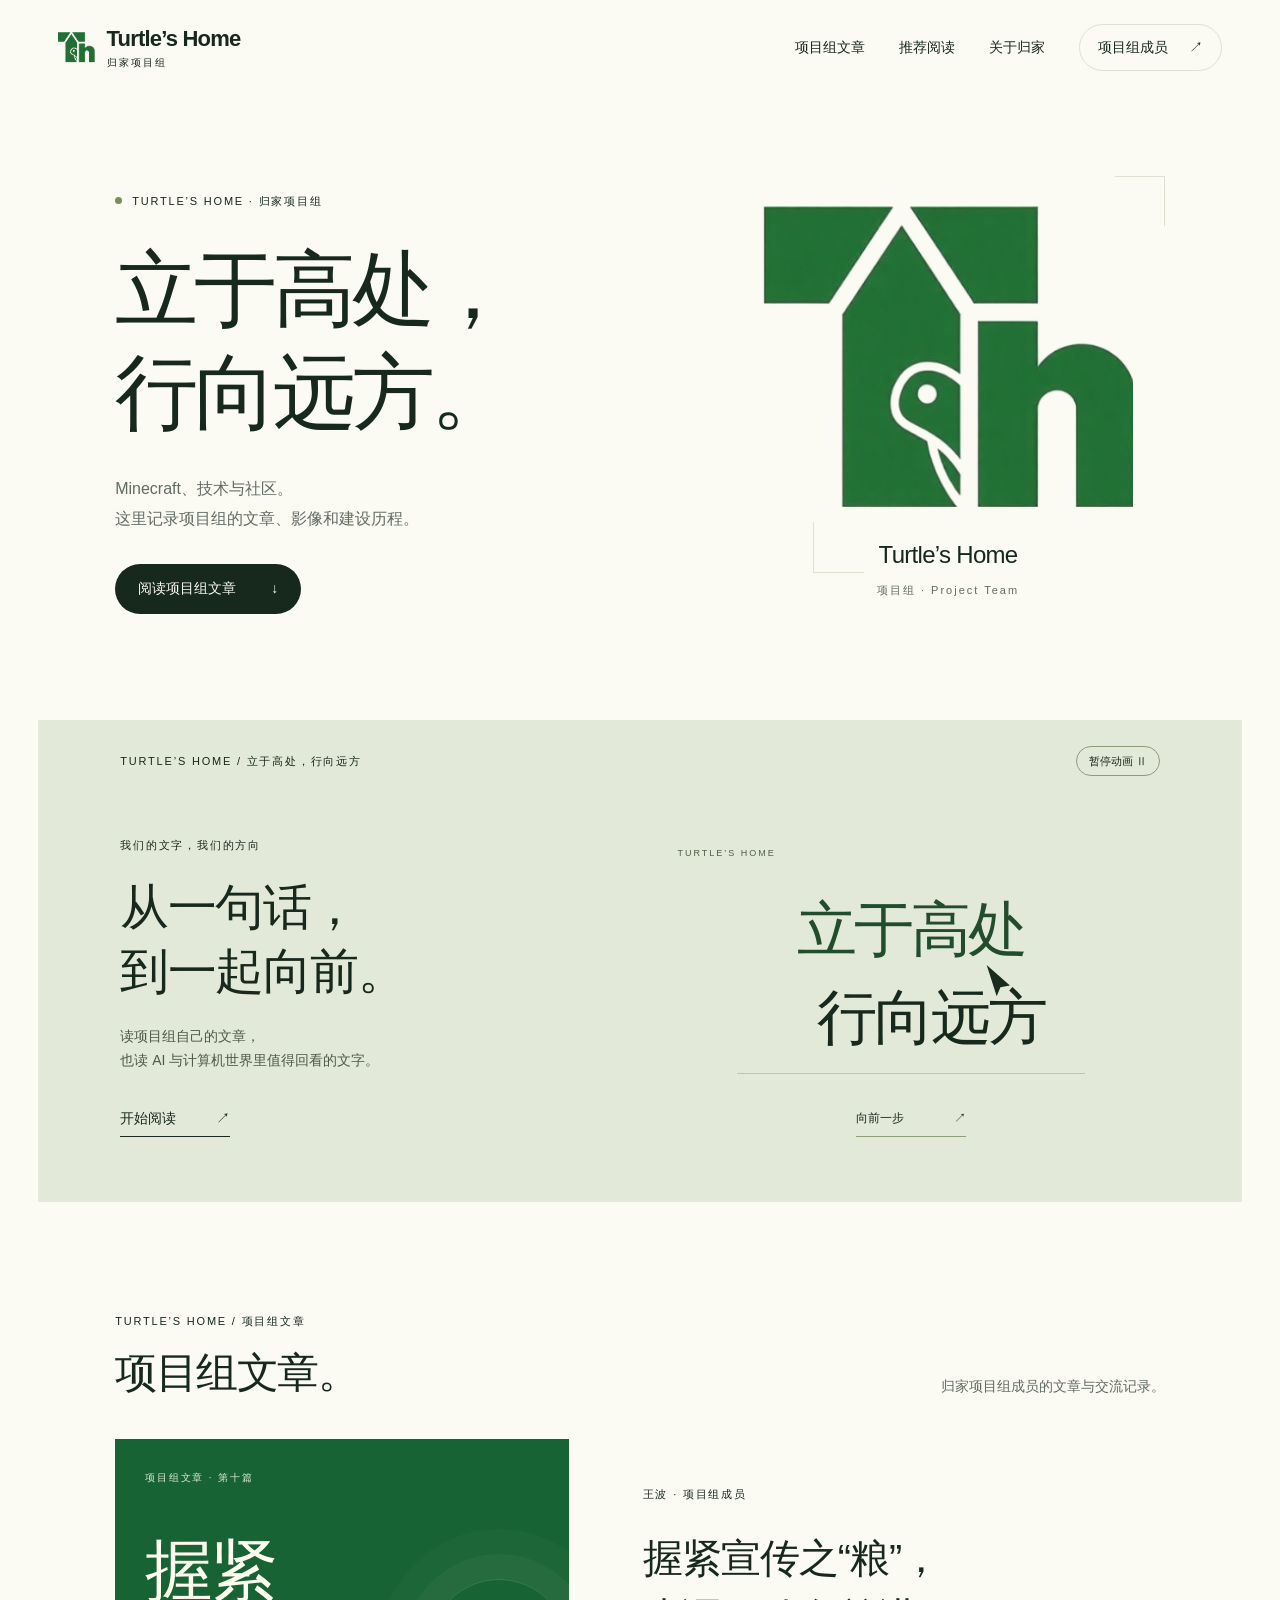
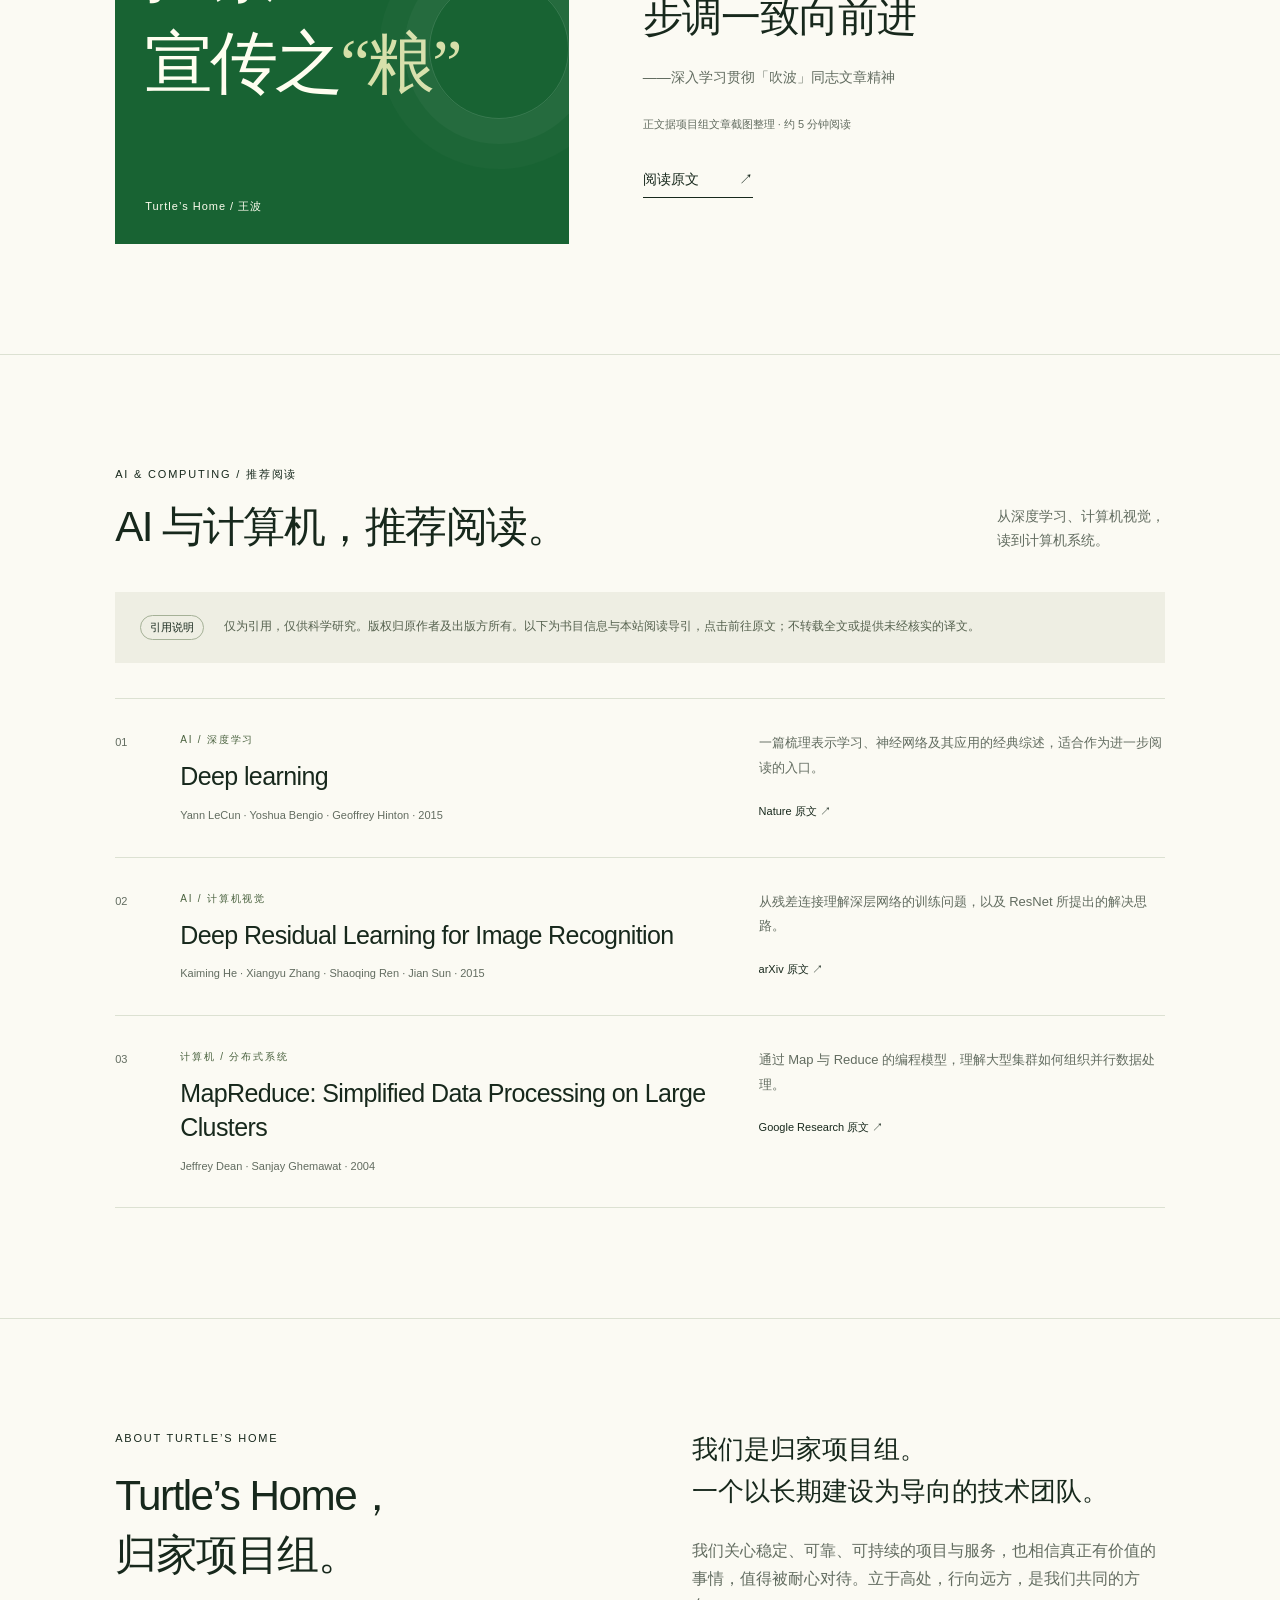
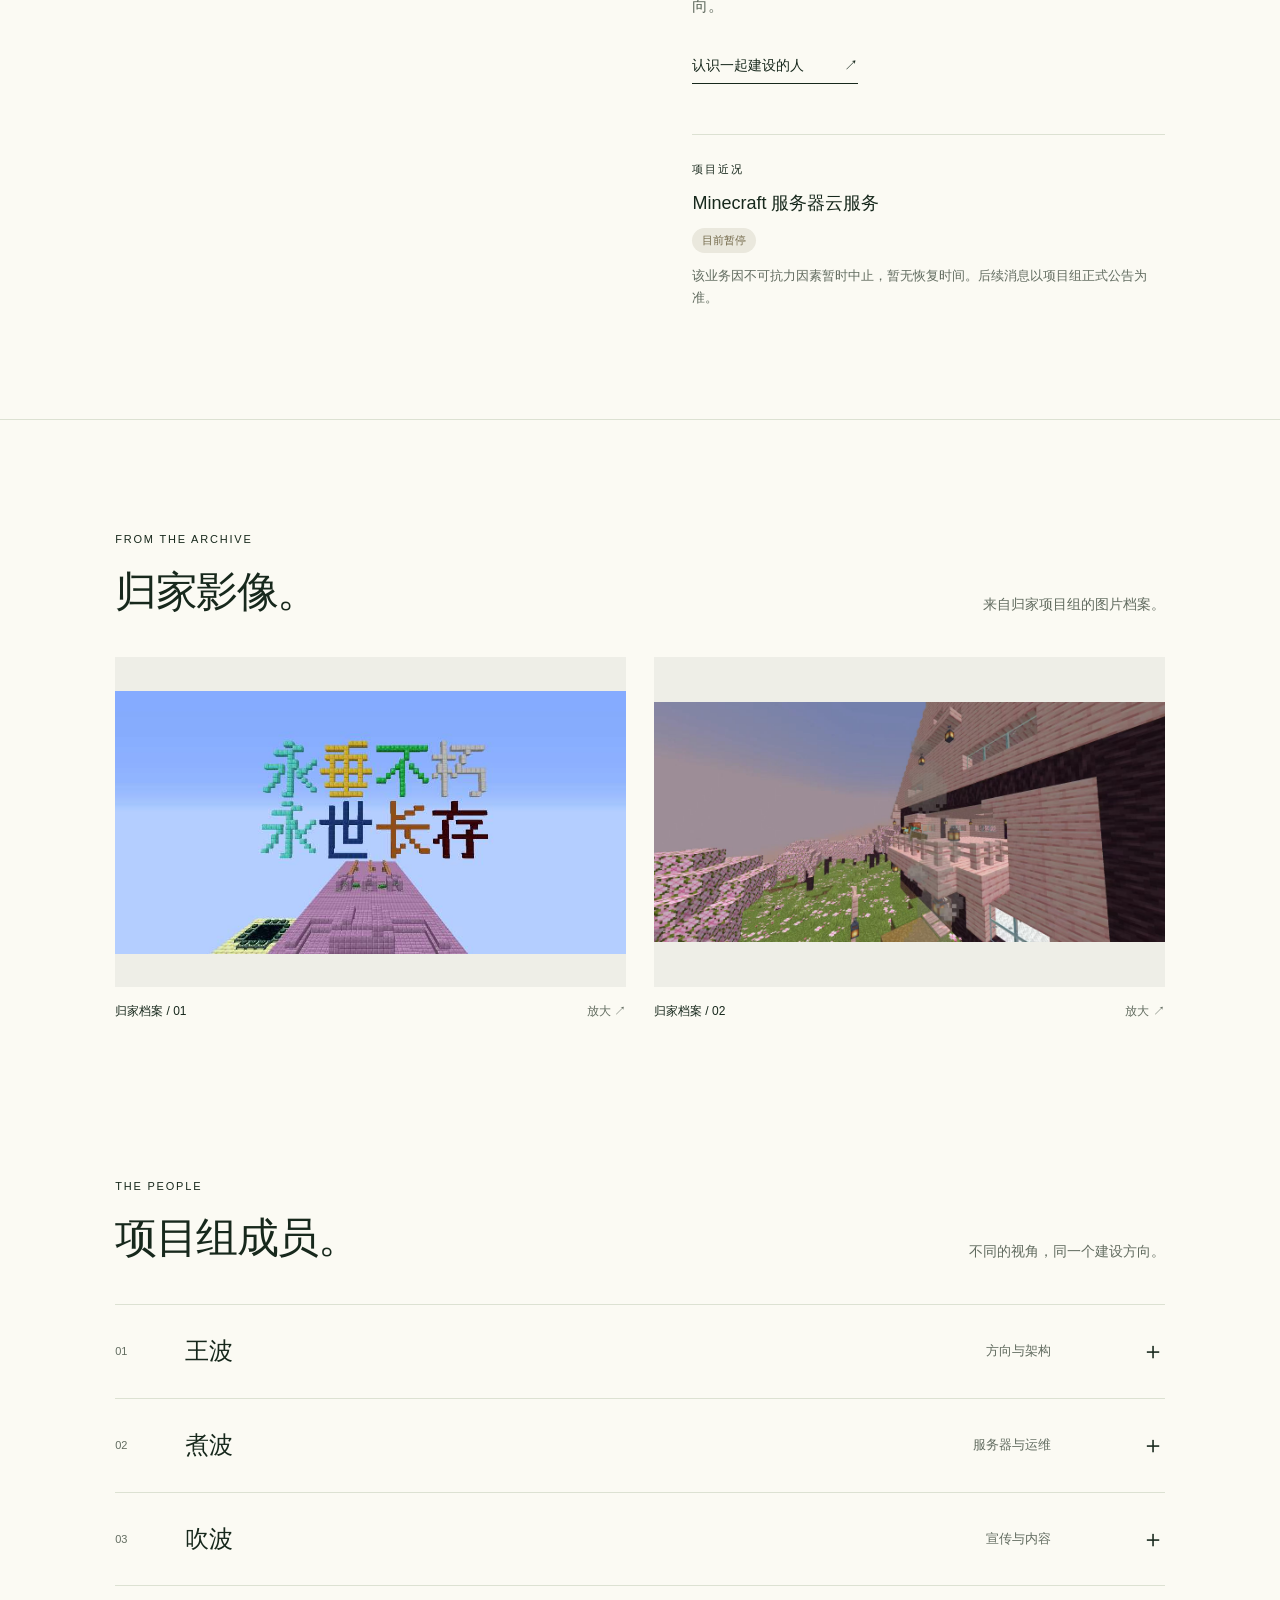
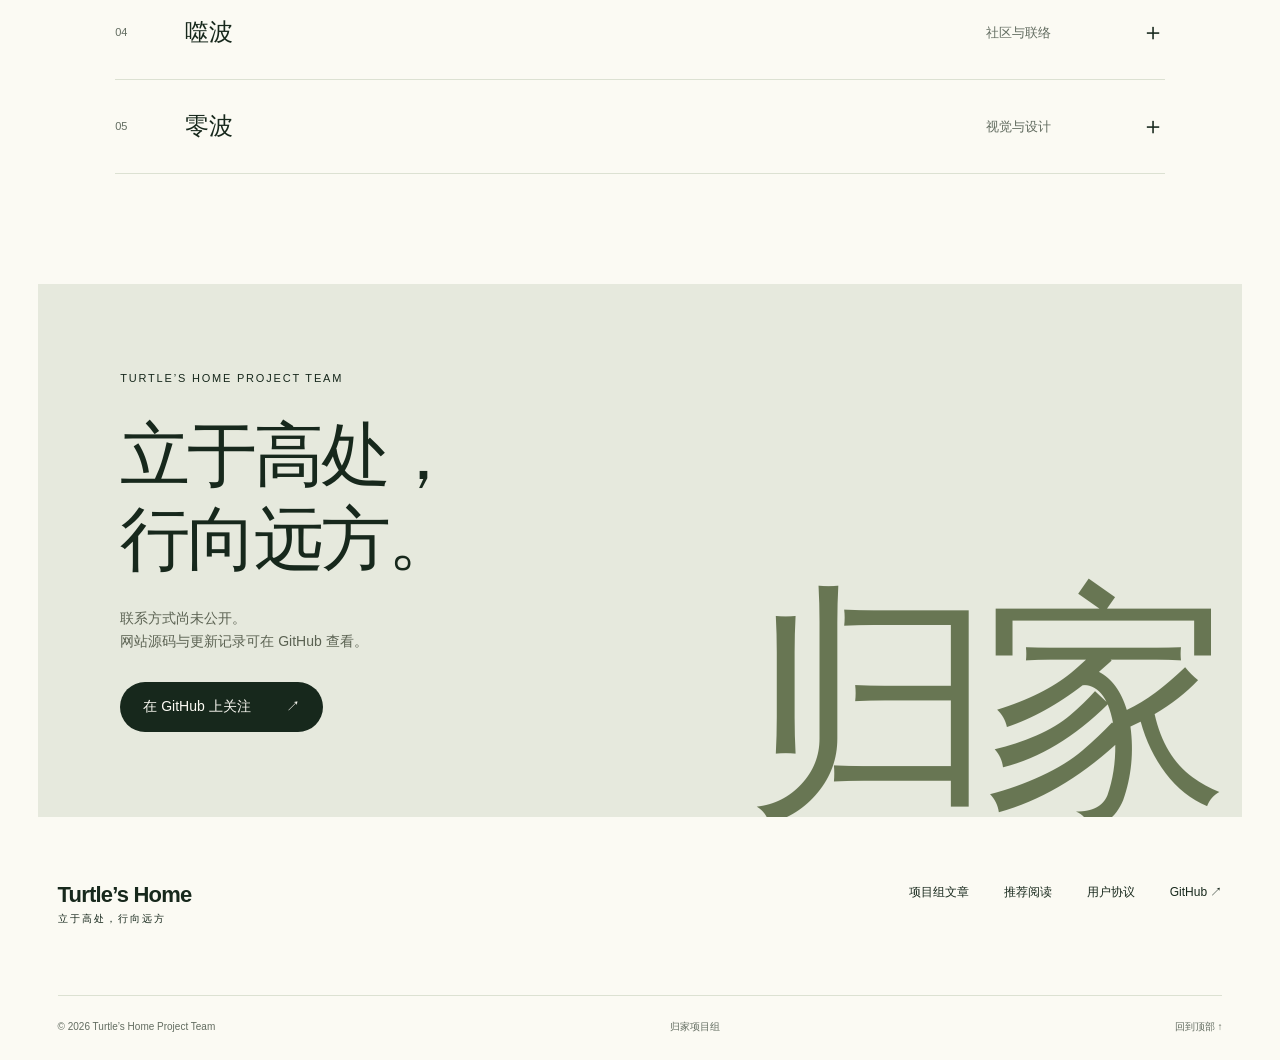
==== commit 11fb8799: "Restore Turtlehome identity and publish supplied team article" ====
--- a/index.html
+++ b/index.html
@@ -4,18 +4,18 @@
     <meta charset="utf-8" />
     <meta name="viewport" content="width=device-width,initial-scale=1" />
     <meta name="color-scheme" content="light" />
-    <title>Turtle’s Home · 让好奇，有处安放</title>
+    <title>立于高处，行向远方 · Turtle’s Home</title>
     <meta
       name="description"
-      content="归家项目组：探索技术、分享想法，与一起创造的人，建设一个值得归来的地方。"
+      content="Turtle’s Home 归家项目组。立于高处，行向远方。阅读项目组文章，查看归家影像，探索 AI 与计算机经典文章。"
     />
-    <meta name="theme-color" content="#f7f7f2" />
+    <meta name="theme-color" content="#fbfaf3" />
     <link rel="icon" href="/favicon.svg" type="image/svg+xml" />
     <link rel="apple-touch-icon" href="/apple-touch-icon.png" />
-    <meta property="og:title" content="Turtle’s Home · 让好奇，有处安放" />
+    <meta property="og:title" content="立于高处，行向远方 · Turtle’s Home" />
     <meta
       property="og:description"
-      content="归家项目组：探索技术、分享想法，与一起创造的人，建设一个值得归来的地方。"
+      content="Turtle’s Home 归家项目组。立于高处，行向远方。阅读项目组文章，查看归家影像，探索 AI 与计算机经典文章。"
     />
     <meta property="og:type" content="website" />
     <link rel="stylesheet" href="/assets/site.css" />
@@ -25,9 +25,13 @@
     <a class="skip" href="#main">跳至正文</a>
     <header class="site-header">
       <a class="brand" href="/" aria-label="Turtle’s Home 首页"
-        ><img src="/logo.svg" width="28" height="28" alt="" /><span
-          >Turtle’s Home<span class="brand-sub">归家项目组</span></span
-        ></a
+        ><span class="logo-crop logo-nav" aria-hidden="true"
+          ><img
+            src="/turtle_logo_transparent.png"
+            width="684"
+            height="676"
+            alt="" /></span
+        ><span>Turtle’s Home<span class="brand-sub">归家项目组</span></span></a
       ><button
         class="menu-toggle"
         aria-expanded="false"
@@ -36,133 +40,186 @@
         菜单 <span>＋</span>
       </button>
       <nav id="navigation" aria-label="主导航">
-        <a href="/#journal">探索与阅读</a><a href="/#about">关于归家</a
-        ><a href="/#people">我们的成员</a
-        ><a class="nav-contact" href="/#contact">保持联系 <span>↗</span></a>
+        <a href="/#journal">项目组文章</a><a href="/#reading">推荐阅读</a
+        ><a href="/#about">关于归家</a
+        ><a class="nav-contact" href="/#people">项目组成员 <span>↗</span></a>
       </nav>
     </header>
     <main id="main">
-      <section class="intro">
-        <div class="eyebrow">
-          <span class="status-dot"></span> TURTLE’S HOME · 归家项目组
-        </div>
-        <h1>让好奇，<br />有处<span class="serif">安放。</span></h1>
-        <div class="intro-bottom">
-          <p>
-            探索技术，也关心技术背后的人。<br />我们在这里，把想法慢慢建成一个家。
+      <section class="intro identity-intro">
+        <div class="intro-heading">
+          <div class="eyebrow">
+            <span class="status-dot"></span> TURTLE’S HOME · 归家项目组
+          </div>
+          <h1>立于高处，<br /><span class="serif">行向远方。</span></h1>
+          <p class="intro-description">
+            Minecraft、技术与社区。<br />这里记录项目组的文章、影像和建设历程。
           </p>
-          <a class="pill" href="#journal">从这里探索 <span>↓</span></a>
-        </div>
-      </section>
-      <section class="feature" aria-labelledby="feature-title">
-        <div class="orbital" aria-hidden="true">
-          <div class="orbital-grid"></div>
-          <div class="orbital-core"></div>
-          <div class="orbit orbit-one"></div>
-          <div class="orbit orbit-two"></div>
-          <div class="orbit orbit-three"></div>
-          <span class="star star-one"></span><span class="star star-two"></span>
-        </div>
-        <div class="feature-top">
-          <span>我们的出发点</span
+          <a class="pill" href="#journal">阅读项目组文章 <span>↓</span></a>
+        </div>
+        <div class="identity-mark">
+          <span class="logo-crop logo-hero"
+            ><img
+              src="/turtle_logo_transparent.png"
+              width="684"
+              height="676"
+              alt="Turtle’s Home 项目组 Th 标志，包含向上的箭头与海龟图案"
+          /></span>
+          <div class="identity-label">
+            <strong>Turtle’s Home</strong><span>项目组 · Project Team</span>
+          </div>
+          <span class="identity-grid" aria-hidden="true"></span>
+        </div>
+      </section>
+      <section class="kinetic-banner" aria-labelledby="kinetic-title">
+        <div class="kinetic-top">
+          <span class="eyebrow">TURTLE’S HOME / 立于高处，行向远方</span
           ><button
             class="motion-toggle"
+            data-motion-toggle
             aria-pressed="false"
-            aria-label="暂停背景动画"
+            aria-label="暂停页面动画"
           >
             暂停动画 Ⅱ
           </button>
         </div>
-        <div class="feature-copy">
-          <span class="eyebrow">A PLACE TO RETURN TO</span>
-          <h2 id="feature-title">好的世界，<br />从一起建设开始。</h2>
-          <p>
-            一段代码、一场对话、一次共同创造。<br />那些微小的连接，让我们走向更远的地方。
-          </p>
-          <a class="text-link" href="/journal/a-place-to-return.html"
-            >阅读我们的想法 <span>↗</span></a
-          >
-        </div>
-        <span class="feature-coordinate" aria-hidden="true">01 / 无限可能</span>
-      </section>
-      <section class="section" id="journal">
+        <div class="kinetic-layout">
+          <div class="kinetic-copy">
+            <span class="eyebrow">我们的文字，我们的方向</span>
+            <h2 id="kinetic-title">从一句话，<br />到一起向前。</h2>
+            <p>
+              读项目组自己的文章，<br />也读 AI 与计算机世界里值得回看的文字。
+            </p>
+            <a class="text-link" href="#journal">开始阅读 <span>↗</span></a>
+          </div>
+          <div class="word-play" data-word-play>
+            <div class="word-stage" aria-hidden="true">
+              <span class="word-label">TURTLE’S HOME</span
+              ><span class="word-primary">立于高处</span
+              ><span class="word-secondary">行向远方</span
+              ><span class="word-cursor"></span
+              ><span class="word-baseline"></span>
+            </div>
+            <button class="word-button" aria-pressed="false">
+              向前一步 <span>↗</span></button
+            ><span class="sr-only word-announcement" aria-live="polite"
+              >立于高处，行向远方</span
+            >
+          </div>
+        </div>
+      </section>
+      <section class="section team-journal" id="journal">
         <div class="section-heading">
           <div>
-            <span class="eyebrow">THE JOURNAL</span>
-            <h2>想法，正在生长。</h2>
-          </div>
-          <p>关于技术、创造与共同生活的原创随笔。</p>
-        </div>
-        <div class="filters" role="group" aria-label="筛选文章">
-          <button class="active" data-filter="all" aria-pressed="true">
-            全部</button
-          ><button data-filter="thinking" aria-pressed="false">
-            我们的思考</button
-          ><button data-filter="engineering" aria-pressed="false">
-            技术手记</button
-          ><button data-filter="community" aria-pressed="false">
-            社区与人
-          </button>
-        </div>
-        <div class="article-grid">
+            <span class="eyebrow">TURTLE’S HOME / 项目组文章</span>
+            <h2>项目组文章。</h2>
+          </div>
+          <p>归家项目组成员的文章与交流记录。</p>
+        </div>
+        <a class="team-feature-card" href="/journal/hold-the-grain.html"
+          ><div class="team-cover">
+            <span class="eyebrow">项目组文章 · 第十篇</span
+            ><span class="grain-title">握紧<br />宣传之<span>“粮”</span></span
+            ><span class="cover-rule"></span
+            ><span class="cover-signature">Turtle’s Home / 王波</span>
+          </div>
+          <div class="team-card-copy">
+            <span class="eyebrow">王波 · 项目组成员</span>
+            <h3>握紧宣传之“粮”，<br />步调一致向前进</h3>
+            <p>——深入学习贯彻「吹波」同志文章精神</p>
+            <span class="team-source"
+              >正文据项目组文章截图整理 · 约 5 分钟阅读</span
+            ><span class="text-link">阅读原文 <span>↗</span></span>
+          </div></a
+        >
+      </section>
+      <section class="section reading-section" id="reading">
+        <div class="section-heading">
+          <div>
+            <span class="eyebrow">AI & COMPUTING / 推荐阅读</span>
+            <h2>AI 与计算机，推荐阅读。</h2>
+          </div>
+          <p>从深度学习、计算机视觉，<br />读到计算机系统。</p>
+        </div>
+        <div class="citation-notice">
+          <span class="citation-badge">引用说明</span>
+          <p>
+            仅为引用，仅供科学研究。版权归原作者及出版方所有。以下为书目信息与本站阅读导引，点击前往原文；不转载全文或提供未经核实的译文。
+          </p>
+        </div>
+        <div class="reading-list">
           <a
-            class="article-card"
-            data-category="thinking"
-            href="/journal/a-place-to-return.html"
-            ><div class="card-art art-home">
-              <span class="art-lines" aria-hidden="true"></span
-              ><span class="art-word">归<span>家</span></span
-              ><span class="art-index">ESSAY — 001</span>
+            class="reading-row"
+            href="https://www.nature.com/articles/nature14539"
+            target="_blank"
+            rel="noopener noreferrer"
+            ><span class="reading-number">01</span>
+            <div class="reading-title">
+              <span class="eyebrow">AI / 深度学习</span>
+              <h3>Deep learning</h3>
+              <p class="reading-author">
+                Yann LeCun · Yoshua Bengio · Geoffrey Hinton · 2015
+              </p>
             </div>
-            <div class="card-meta">我们的思考 <span>3 分钟阅读</span></div>
-            <h3>为什么我们仍然需要一个<br />可以归来的地方</h3>
-            <p>在不断向前的网络世界里，为长期的连接留下一点空间。</p>
-            <span class="card-more">阅读全文 ↗</span></a
-          >
-          <a
-            class="article-card"
-            data-category="engineering"
-            href="/journal/build-with-less.html"
-            ><div class="card-art art-code">
-              <span class="code-art" aria-hidden="true"
-                >&lt;idea&gt;<br /><i>　less, but better.</i
-                ><br />&lt;/idea&gt;</span
-              ><span class="art-index">FIELD NOTES — 002</span>
+            <div class="reading-description">
+              <p>
+                一篇梳理表示学习、神经网络及其应用的经典综述，适合作为进一步阅读的入口。
+              </p>
+              <span>Nature 原文 ↗</span>
+            </div></a
+          ><a
+            class="reading-row"
+            href="https://arxiv.org/abs/1512.03385"
+            target="_blank"
+            rel="noopener noreferrer"
+            ><span class="reading-number">02</span>
+            <div class="reading-title">
+              <span class="eyebrow">AI / 计算机视觉</span>
+              <h3>Deep Residual Learning for Image Recognition</h3>
+              <p class="reading-author">
+                Kaiming He · Xiangyu Zhang · Shaoqing Ren · Jian Sun · 2015
+              </p>
             </div>
-            <div class="card-meta">技术手记 <span>3 分钟阅读</span></div>
-            <h3>用更少的东西，<br />构建更长久的网站</h3>
-            <p>从静态页面开始，重新思考速度、复杂度与维护的关系。</p>
-            <span class="card-more">阅读全文 ↗</span></a
-          >
-          <a
-            class="article-card"
-            data-category="community"
-            href="/journal/worlds-we-build.html"
-            ><div class="card-art art-world">
-              <div class="voxel" aria-hidden="true">
-                <i></i><i></i><i></i><i></i><i></i>
-              </div>
-              <span class="art-index">PEOPLE & PLACES — 003</span>
+            <div class="reading-description">
+              <p>
+                从残差连接理解深层网络的训练问题，以及 ResNet 所提出的解决思路。
+              </p>
+              <span>arXiv 原文 ↗</span>
+            </div></a
+          ><a
+            class="reading-row"
+            href="https://research.google/pubs/mapreduce-simplified-data-processing-on-large-clusters/"
+            target="_blank"
+            rel="noopener noreferrer"
+            ><span class="reading-number">03</span>
+            <div class="reading-title">
+              <span class="eyebrow">计算机 / 分布式系统</span>
+              <h3>MapReduce: Simplified Data Processing on Large Clusters</h3>
+              <p class="reading-author">
+                Jeffrey Dean · Sanjay Ghemawat · 2004
+              </p>
             </div>
-            <div class="card-meta">社区与人 <span>3 分钟阅读</span></div>
-            <h3>方块之外，<br />是一起创造的人</h3>
-            <p>一个游戏世界留下的，不只是建筑，还有协作的记忆。</p>
-            <span class="card-more">阅读全文 ↗</span></a
-          >
-        </div>
-        <p class="filter-status sr-only" role="status" aria-live="polite"></p>
+            <div class="reading-description">
+              <p>
+                通过 Map 与 Reduce
+                的编程模型，理解大型集群如何组织并行数据处理。
+              </p>
+              <span>Google Research 原文 ↗</span>
+            </div></a
+          >
+        </div>
       </section>
       <section class="about section" id="about">
         <div class="about-label">
           <span class="eyebrow">ABOUT TURTLE’S HOME</span>
-          <h2>慢一点，<br />也走远一点。</h2>
+          <h2>Turtle’s Home，<br />归家项目组。</h2>
         </div>
         <div class="about-copy">
           <p class="large-copy">
             我们是归家项目组。<br />一个以长期建设为导向的技术团队。
           </p>
           <p>
-            我们关心稳定、可靠、可持续的项目与服务，也相信真正有价值的事情，值得被耐心对待。不急于定义终点，先认真做好眼前的每一次尝试。
+            我们关心稳定、可靠、可持续的项目与服务，也相信真正有价值的事情，值得被耐心对待。立于高处，行向远方，是我们共同的方向。
           </p>
           <a class="text-link" href="#people"
             >认识一起建设的人 <span>↗</span></a
@@ -181,7 +238,7 @@
         <div class="section-heading">
           <div>
             <span class="eyebrow">FROM THE ARCHIVE</span>
-            <h2>留住共同的片刻。</h2>
+            <h2>归家影像。</h2>
           </div>
           <p>来自归家项目组的图片档案。</p>
         </div>
@@ -214,7 +271,7 @@
         <div class="section-heading">
           <div>
             <span class="eyebrow">THE PEOPLE</span>
-            <h2>家，由每个人构成。</h2>
+            <h2>项目组成员。</h2>
           </div>
           <p>不同的视角，同一个建设方向。</p>
         </div>
@@ -271,19 +328,16 @@
         </div>
       </section>
       <section class="contact" id="contact">
-        <span class="eyebrow">STAY CURIOUS. STAY CONNECTED.</span>
-        <h2>下一段故事，<br />一起写。</h2>
-        <p>
-          新的交流渠道正在准备中。<br />在此之前，欢迎通过 GitHub
-          关注网站的建设。
-        </p>
+        <span class="eyebrow">TURTLE’S HOME PROJECT TEAM</span>
+        <h2>立于高处，<br />行向远方。</h2>
+        <p>联系方式尚未公开。<br />网站源码与更新记录可在 GitHub 查看。</p>
         <a
           class="pill"
           href="https://github.com/piter273/turtlehome_website"
           target="_blank"
           rel="noopener noreferrer"
           >在 GitHub 上关注 <span>↗</span></a
-        ><span class="contact-watermark" aria-hidden="true">Home.</span>
+        ><span class="contact-watermark" aria-hidden="true">归家</span>
       </section>
     </main>
     <dialog class="lightbox" aria-label="图片查看器">
@@ -294,10 +348,10 @@
     <footer class="site-footer">
       <div class="footer-top">
         <a class="brand" href="/"
-          >Turtle’s Home<span class="brand-sub">一个值得归来的地方。</span></a
+          >Turtle’s Home<span class="brand-sub">立于高处，行向远方</span></a
         >
         <div>
-          <a href="/#journal">探索与阅读</a><a href="/#about">关于我们</a
+          <a href="/#journal">项目组文章</a><a href="/#reading">推荐阅读</a
           ><a href="/agreement.html">用户协议</a
           ><a
             href="https://github.com/piter273/turtlehome_website"
@@ -309,7 +363,7 @@
       </div>
       <div class="footer-bottom">
         <span>© <span data-year>2026</span> Turtle’s Home Project Team</span
-        ><span>保持好奇，慢慢建设。</span><a href="#top">回到顶部 ↑</a>
+        ><span>归家项目组</span><a href="#top">回到顶部 ↑</a>
       </div>
     </footer>
   </body>
--- a/assets/site.css
+++ b/assets/site.css
@@ -1381,3 +1381,776 @@
     font-size: 12px;
   }
 }
+
+/* Turtle's Home identity: crop the supplied source in layout, never redraw it. */
+:root {
+  --paper: #fbfaf3;
+  --ink: #17281c;
+  --muted: #626c60;
+  --line: #dce1d2;
+  --brand-green: #1c7035;
+}
+.site-header {
+  background: rgba(251, 250, 243, 0.95);
+}
+.logo-crop {
+  display: block;
+  position: relative;
+  overflow: hidden;
+  aspect-ratio: 430 / 350;
+  isolation: isolate;
+}
+.logo-crop img {
+  position: absolute;
+  width: 159%;
+  max-width: none;
+  height: auto;
+  left: -28%;
+  top: -37%;
+  mix-blend-mode: multiply;
+}
+.logo-nav {
+  width: 37px;
+  flex: 0 0 37px;
+}
+.identity-intro {
+  display: grid;
+  grid-template-columns: 1.3fr 1fr;
+  align-items: center;
+  gap: 5%;
+  padding-block: 80px 90px;
+}
+.identity-intro h1 {
+  font-size: clamp(48px, 6.5vw, 96px);
+  letter-spacing: -4px;
+  line-height: 1.24;
+  margin: 28px 0;
+}
+.intro-description {
+  color: var(--muted);
+  font-size: 16px;
+  line-height: 1.9;
+  margin: 0 0 30px;
+}
+.identity-mark {
+  position: relative;
+  padding: 30px 20px;
+  text-align: center;
+}
+.logo-hero {
+  width: 100%;
+  max-width: 370px;
+  margin: 0 auto 28px;
+}
+.identity-label {
+  display: flex;
+  flex-direction: column;
+  gap: 5px;
+}
+.identity-label strong {
+  font-size: 24px;
+  letter-spacing: -0.7px;
+  font-weight: 500;
+}
+.identity-label > span {
+  font-size: 11px;
+  letter-spacing: 2px;
+  color: var(--muted);
+}
+.identity-grid {
+  position: absolute;
+  width: 50px;
+  height: 50px;
+  top: 0;
+  right: 0;
+  border-top: 1px solid var(--line);
+  border-right: 1px solid var(--line);
+}
+.identity-grid::after {
+  content: "";
+  position: absolute;
+  width: 50px;
+  height: 50px;
+  right: 300px;
+  top: 345px;
+  border-left: 1px solid var(--line);
+  border-bottom: 1px solid var(--line);
+}
+.kinetic-banner {
+  margin: 0 3%;
+  background: #e3e9d9;
+  padding: 26px 6.4% 55px;
+}
+.kinetic-top,
+.animation-tools {
+  display: flex;
+  justify-content: space-between;
+  align-items: center;
+  gap: 15px;
+}
+.motion-toggle {
+  color: var(--ink);
+  background: transparent;
+  border-color: #8e9b7b;
+  flex: 0 0 auto;
+}
+.kinetic-layout {
+  display: grid;
+  grid-template-columns: 1fr 1fr;
+  gap: 45px;
+  align-items: center;
+  padding-top: 50px;
+}
+.kinetic-copy h2 {
+  font-size: clamp(34px, 3.8vw, 55px);
+  line-height: 1.3;
+  letter-spacing: -1.5px;
+  margin: 22px 0;
+}
+.kinetic-copy p {
+  color: #4d5946;
+  font-size: 14px;
+}
+.word-play {
+  position: relative;
+  padding: 20px 0 10px;
+}
+.word-stage {
+  position: relative;
+  overflow: hidden;
+  height: 255px;
+  display: flex;
+  flex-direction: column;
+  align-items: center;
+  justify-content: center;
+  gap: 10px;
+}
+.word-label {
+  position: absolute;
+  top: 0;
+  left: 15px;
+  font-size: 9px;
+  letter-spacing: 2px;
+  color: #4f5d43;
+}
+.word-primary,
+.word-secondary {
+  font-size: clamp(35px, 4.7vw, 67px);
+  line-height: 1.3;
+  letter-spacing: -3px;
+  transition:
+    transform 0.8s var(--ease),
+    color 0.8s;
+}
+.word-primary {
+  font-family: "Songti SC", SimSun, serif;
+  color: #214d2d;
+}
+.word-secondary {
+  transform: translateX(20px);
+}
+.word-baseline {
+  width: 70%;
+  height: 1px;
+  background: #6a815455;
+  position: absolute;
+  bottom: 27px;
+}
+.word-cursor,
+.moving-pointer {
+  position: absolute;
+  width: 25px;
+  height: 32px;
+  background: #192c1e;
+  clip-path: polygon(4% 2%, 97% 66%, 59% 72%, 44% 100%, 4% 2%);
+  filter: drop-shadow(0 3px 1px #0002);
+}
+.word-cursor {
+  top: 118px;
+  left: 65%;
+  animation: cursor-travel 6s var(--ease) infinite;
+}
+.word-button {
+  background: transparent;
+  border-bottom: 1px solid #8d9e7a;
+  display: flex;
+  gap: 50px;
+  align-items: center;
+  padding: 7px 0;
+  margin: 0 auto;
+  font-size: 12px;
+}
+.word-button > span {
+  transition: transform 0.5s var(--ease);
+}
+.word-play.is-forward .word-primary {
+  transform: translate(-10px, -6px);
+  color: var(--ink);
+}
+.word-play.is-forward .word-secondary {
+  transform: translate(25px, 6px);
+  color: var(--brand-green);
+}
+.word-play.is-forward .word-button > span {
+  transform: rotate(90deg);
+}
+.word-play.is-forward .word-cursor {
+  animation-direction: reverse;
+}
+@keyframes cursor-travel {
+  0%,
+  100% {
+    transform: translate(30px, 18px) rotate(-10deg);
+  }
+  38%,
+  55% {
+    transform: translate(-115px, -65px) rotate(10deg);
+  }
+  70% {
+    transform: translate(-90px, 35px) rotate(-5deg);
+  }
+}
+.team-feature-card {
+  display: grid;
+  grid-template-columns: 1fr 1.15fr;
+  gap: 7%;
+  align-items: center;
+}
+.team-cover {
+  min-height: 405px;
+  background: #186333;
+  color: #fffef0;
+  padding: 30px;
+  position: relative;
+  overflow: hidden;
+  transition: background 0.4s;
+}
+.team-feature-card:hover .team-cover {
+  background: #104b25;
+}
+.team-cover .eyebrow {
+  font-size: 10px;
+  opacity: 0.85;
+}
+.grain-title {
+  display: block;
+  font-family: "Songti SC", SimSun, serif;
+  font-size: clamp(52px, 5.3vw, 76px);
+  letter-spacing: -3px;
+  line-height: 1.35;
+  padding: 40px 0 65px;
+}
+.grain-title > span {
+  color: #d6dfa9;
+}
+.cover-rule {
+  position: absolute;
+  right: 0;
+  top: 140px;
+  width: 140px;
+  height: 140px;
+  border: 1px solid #ffffff24;
+  border-radius: 50%;
+  box-shadow:
+    0 0 0 25px #ffffff09,
+    0 0 0 50px #ffffff05;
+}
+.cover-signature {
+  font-size: 11px;
+  letter-spacing: 1px;
+  position: absolute;
+  bottom: 28px;
+}
+.team-card-copy h3 {
+  font-size: clamp(28px, 3.1vw, 43px);
+  line-height: 1.5;
+  letter-spacing: -1px;
+  margin: 25px 0 18px;
+}
+.team-card-copy > p {
+  font-size: 14px;
+  color: var(--muted);
+}
+.team-source {
+  font-size: 11px;
+  display: block;
+  color: var(--muted);
+  margin-top: 25px;
+}
+.team-card-copy .text-link {
+  margin-top: 30px;
+}
+.reading-section {
+  border-top: 1px solid var(--line);
+}
+.citation-notice {
+  display: flex;
+  align-items: start;
+  gap: 20px;
+  padding: 23px 25px;
+  background: #eeeee3;
+  margin-bottom: 35px;
+}
+.citation-badge {
+  font-size: 11px;
+  border: 1px solid #a5b197;
+  padding: 2px 9px;
+  border-radius: 20px;
+  white-space: nowrap;
+}
+.citation-notice p {
+  font-size: 12px;
+  line-height: 1.9;
+  color: #55614e;
+  max-width: 780px;
+}
+.reading-list {
+  border-top: 1px solid var(--line);
+}
+.reading-row {
+  display: grid;
+  grid-template-columns: 35px 1.35fr 1fr;
+  gap: 30px;
+  border-bottom: 1px solid var(--line);
+  padding: 32px 0;
+  transition: background 0.25s;
+}
+.reading-row:hover {
+  background: #ecefe3;
+}
+.reading-number {
+  font-size: 11px;
+  color: var(--muted);
+  padding-top: 2px;
+}
+.reading-title .eyebrow {
+  color: #49613e;
+  font-size: 10px;
+}
+.reading-title h3 {
+  font-size: 25px;
+  line-height: 1.35;
+  margin: 12px 0;
+  letter-spacing: -0.6px;
+}
+.reading-author {
+  font-size: 11px;
+  color: var(--muted);
+}
+.reading-description p {
+  font-size: 13px;
+  color: var(--muted);
+  line-height: 1.9;
+  margin-bottom: 15px;
+}
+.reading-description > span {
+  font-size: 11px;
+}
+.contact-watermark {
+  font-family: "Songti SC", SimSun, serif;
+  letter-spacing: -15px;
+  font-size: 250px;
+  right: 25px;
+  bottom: -15px;
+}
+.article-header h1 {
+  font-family: "Songti SC", SimSun, serif;
+  font-size: clamp(36px, 4.5vw, 64px);
+  line-height: 1.45;
+}
+.article-header .article-deck {
+  font-size: 17px;
+  line-height: 1.9;
+}
+.team-article .article-layout {
+  margin-top: 50px;
+}
+.source-intro {
+  font-size: 13px;
+  padding: 0 0 30px;
+  margin-bottom: 35px;
+  border-bottom: 1px solid var(--line);
+  color: var(--muted);
+}
+.team-article .article-body section p {
+  font-family: "Songti SC", SimSun, serif;
+  font-size: 18px;
+  line-height: 2.2;
+  text-align: justify;
+  margin-bottom: 25px;
+}
+.team-article .article-body h2 {
+  font-size: 23px;
+  margin-bottom: 25px;
+}
+.team-article sup {
+  font-family: Arial, sans-serif;
+  font-size: 10px;
+  margin-inline: 3px;
+}
+.team-article .source-note {
+  padding: 25px;
+  background: #eeeee3;
+  margin-top: 45px;
+}
+.team-article .source-note h2 {
+  font-size: 17px;
+  margin-bottom: 15px;
+}
+.team-article .source-note p {
+  font-family: inherit;
+  font-size: 12px;
+  line-height: 1.9;
+  text-align: left;
+  margin-bottom: 15px;
+}
+.team-article .source-note p:last-child {
+  margin-bottom: 0;
+}
+.article-animation {
+  background: #e3e9d9;
+  position: relative;
+  padding: 22px 30px;
+  overflow: hidden;
+}
+.animation-tools .eyebrow {
+  font-size: 10px;
+}
+.type-scene {
+  position: relative;
+  min-height: 350px;
+  display: flex;
+  align-items: center;
+  justify-content: center;
+  flex-direction: column;
+  padding: 35px;
+  gap: 8px;
+  overflow: hidden;
+}
+.type-line {
+  font-size: clamp(36px, 5.5vw, 77px);
+  letter-spacing: -3px;
+  font-weight: 500;
+  line-height: 1.35;
+}
+.ink-word {
+  display: inline-block;
+  position: relative;
+  margin-left: 7px;
+  color: #216236;
+}
+.ink-word i {
+  position: absolute;
+  bottom: -5px;
+  left: 0;
+  right: 0;
+  height: 3px;
+  background: #216236;
+  transform-origin: left;
+  animation: ink-line 6s ease-in-out infinite;
+}
+.type-next {
+  font-family: "Songti SC", SimSun, serif;
+  transform: translateX(30px);
+}
+.mini-arrow {
+  display: inline-block;
+  margin-left: 20px;
+  font-family: Arial, sans-serif;
+  animation: arrow-step 6s ease-in-out infinite;
+}
+.moving-pointer {
+  top: 45%;
+  left: 70%;
+  animation: article-cursor 6s var(--ease) infinite;
+}
+.type-guideline {
+  position: absolute;
+  width: 60%;
+  height: 1px;
+  background: #8d9e7a55;
+  bottom: 38px;
+}
+.animation-caption {
+  display: block;
+  text-align: center;
+  font-size: 11px;
+  color: #55614e;
+}
+@keyframes ink-line {
+  0%,
+  15% {
+    transform: scaleX(0.05);
+  }
+  40%,
+  80% {
+    transform: scaleX(1);
+  }
+  100% {
+    transform: scaleX(0.05);
+  }
+}
+@keyframes article-cursor {
+  0%,
+  100% {
+    transform: translate(20px, 40px);
+  }
+  35%,
+  55% {
+    transform: translate(-70px, -35px);
+  }
+  75% {
+    transform: translate(5px, -20px);
+  }
+}
+@keyframes arrow-step {
+  0%,
+  100% {
+    transform: translate(0, 0);
+  }
+  50%,
+  75% {
+    transform: translate(8px, -8px);
+  }
+}
+.motion-paused .word-stage *,
+.motion-paused .type-scene * {
+  animation-play-state: paused;
+}
+html:not(.has-js) .word-button,
+html:not(.has-js) [data-motion-toggle] {
+  display: none;
+}
+@media (min-width: 1800px) {
+  .kinetic-banner {
+    max-width: 1500px;
+    margin-inline: auto;
+  }
+}
+@media (max-width: 900px) {
+  .identity-intro {
+    padding-inline: 6%;
+    gap: 3%;
+  }
+  .identity-intro h1 {
+    font-size: 65px;
+  }
+  .identity-label strong {
+    font-size: 21px;
+  }
+  .kinetic-layout {
+    gap: 20px;
+  }
+  .word-primary,
+  .word-secondary {
+    font-size: 44px;
+  }
+  .reading-row {
+    grid-template-columns: 25px 1.2fr 1fr;
+    gap: 20px;
+  }
+  .reading-title h3 {
+    font-size: 22px;
+  }
+  .identity-grid::after {
+    display: none;
+  }
+}
+@media (max-width: 640px) {
+  .identity-intro {
+    grid-template-columns: 1fr;
+    padding-block: 35px 45px;
+    gap: 35px;
+  }
+  .identity-intro h1 {
+    font-size: clamp(45px, 12.5vw, 65px);
+    letter-spacing: -2px;
+    margin: 28px 0 20px;
+  }
+  .intro-description {
+    font-size: 14px;
+    margin-bottom: 25px;
+  }
+  .identity-mark {
+    display: flex;
+    align-items: center;
+    text-align: left;
+    gap: 25px;
+    border-top: 1px solid var(--line);
+    padding: 25px 0 0;
+  }
+  .logo-hero {
+    width: 110px;
+    flex: 0 0 110px;
+    margin: 0;
+  }
+  .identity-label strong {
+    font-size: 21px;
+  }
+  .identity-label > span {
+    font-size: 9px;
+    letter-spacing: 0.5px;
+  }
+  .identity-grid {
+    display: none;
+  }
+  .kinetic-banner {
+    margin: 0 4%;
+    padding: 20px 7% 35px;
+  }
+  .kinetic-top > .eyebrow {
+    max-width: 170px;
+    line-height: 1.8;
+    font-size: 8px;
+  }
+  .kinetic-layout {
+    grid-template-columns: 1fr;
+    padding-top: 35px;
+    gap: 25px;
+  }
+  .kinetic-copy h2 {
+    font-size: 34px;
+    margin: 18px 0;
+  }
+  .kinetic-copy p {
+    font-size: 13px;
+  }
+  .kinetic-copy .text-link {
+    margin-top: 20px;
+  }
+  .word-play {
+    border-top: 1px solid #becbad;
+    padding-top: 25px;
+  }
+  .word-stage {
+    height: 235px;
+  }
+  .word-primary,
+  .word-secondary {
+    font-size: 48px;
+  }
+  .word-cursor {
+    left: 80%;
+  }
+  .team-feature-card {
+    grid-template-columns: 1fr;
+    gap: 28px;
+  }
+  .team-cover {
+    min-height: 355px;
+    padding: 25px;
+  }
+  .grain-title {
+    font-size: 63px;
+    padding: 30px 0 55px;
+  }
+  .team-card-copy h3 {
+    font-size: 29px;
+    margin: 16px 0;
+  }
+  .team-card-copy > p {
+    font-size: 13px;
+  }
+  .team-source {
+    margin-top: 18px;
+  }
+  .team-card-copy .text-link {
+    margin-top: 20px;
+  }
+  .citation-notice {
+    flex-direction: column;
+    gap: 12px;
+    padding: 20px;
+    margin-bottom: 20px;
+  }
+  .reading-row {
+    grid-template-columns: 20px 1fr;
+    gap: 15px;
+    padding: 27px 0;
+  }
+  .reading-description {
+    grid-column: 2;
+  }
+  .reading-title h3 {
+    font-size: 23px;
+    margin: 10px 0;
+  }
+  .reading-description p {
+    margin-bottom: 10px;
+    font-size: 12px;
+  }
+  .contact-watermark {
+    font-size: 150px;
+    bottom: -10px;
+    right: 0;
+  }
+  .article-header h1 {
+    font-size: 37px;
+    letter-spacing: -1px;
+  }
+  .article-header .article-deck {
+    font-size: 15px;
+  }
+  .article-animation {
+    padding: 18px;
+  }
+  .animation-tools .eyebrow {
+    font-size: 8px;
+    letter-spacing: 0.8px;
+  }
+  .type-scene {
+    min-height: 255px;
+    padding: 30px 0;
+  }
+  .type-line {
+    font-size: 42px;
+    letter-spacing: -2px;
+  }
+  .type-next {
+    transform: translateX(10px);
+  }
+  .mini-arrow {
+    margin-left: 12px;
+  }
+  .moving-pointer {
+    left: 85%;
+    width: 20px;
+    height: 27px;
+  }
+  .team-article .article-layout {
+    margin-top: 35px;
+  }
+  .team-article .article-body section p {
+    font-size: 17px;
+    line-height: 2.1;
+  }
+  .team-article .source-note {
+    padding: 20px;
+  }
+  .team-article .source-note p {
+    font-size: 12px;
+  }
+}
+@media (prefers-reduced-motion: reduce) {
+  .word-stage *,
+  .type-scene * {
+    animation: none !important;
+    transition: none !important;
+  }
+  [data-motion-toggle] {
+    display: none;
+  }
+}
+
+.contact-watermark {
+  color: #687653;
+}
+html:not(.has-js) .word-stage *,
+html:not(.has-js) .type-scene * {
+  animation: none;
+}
+@media (max-width: 640px) {
+  .grain-title {
+    font-size: 48px;
+  }
+}
